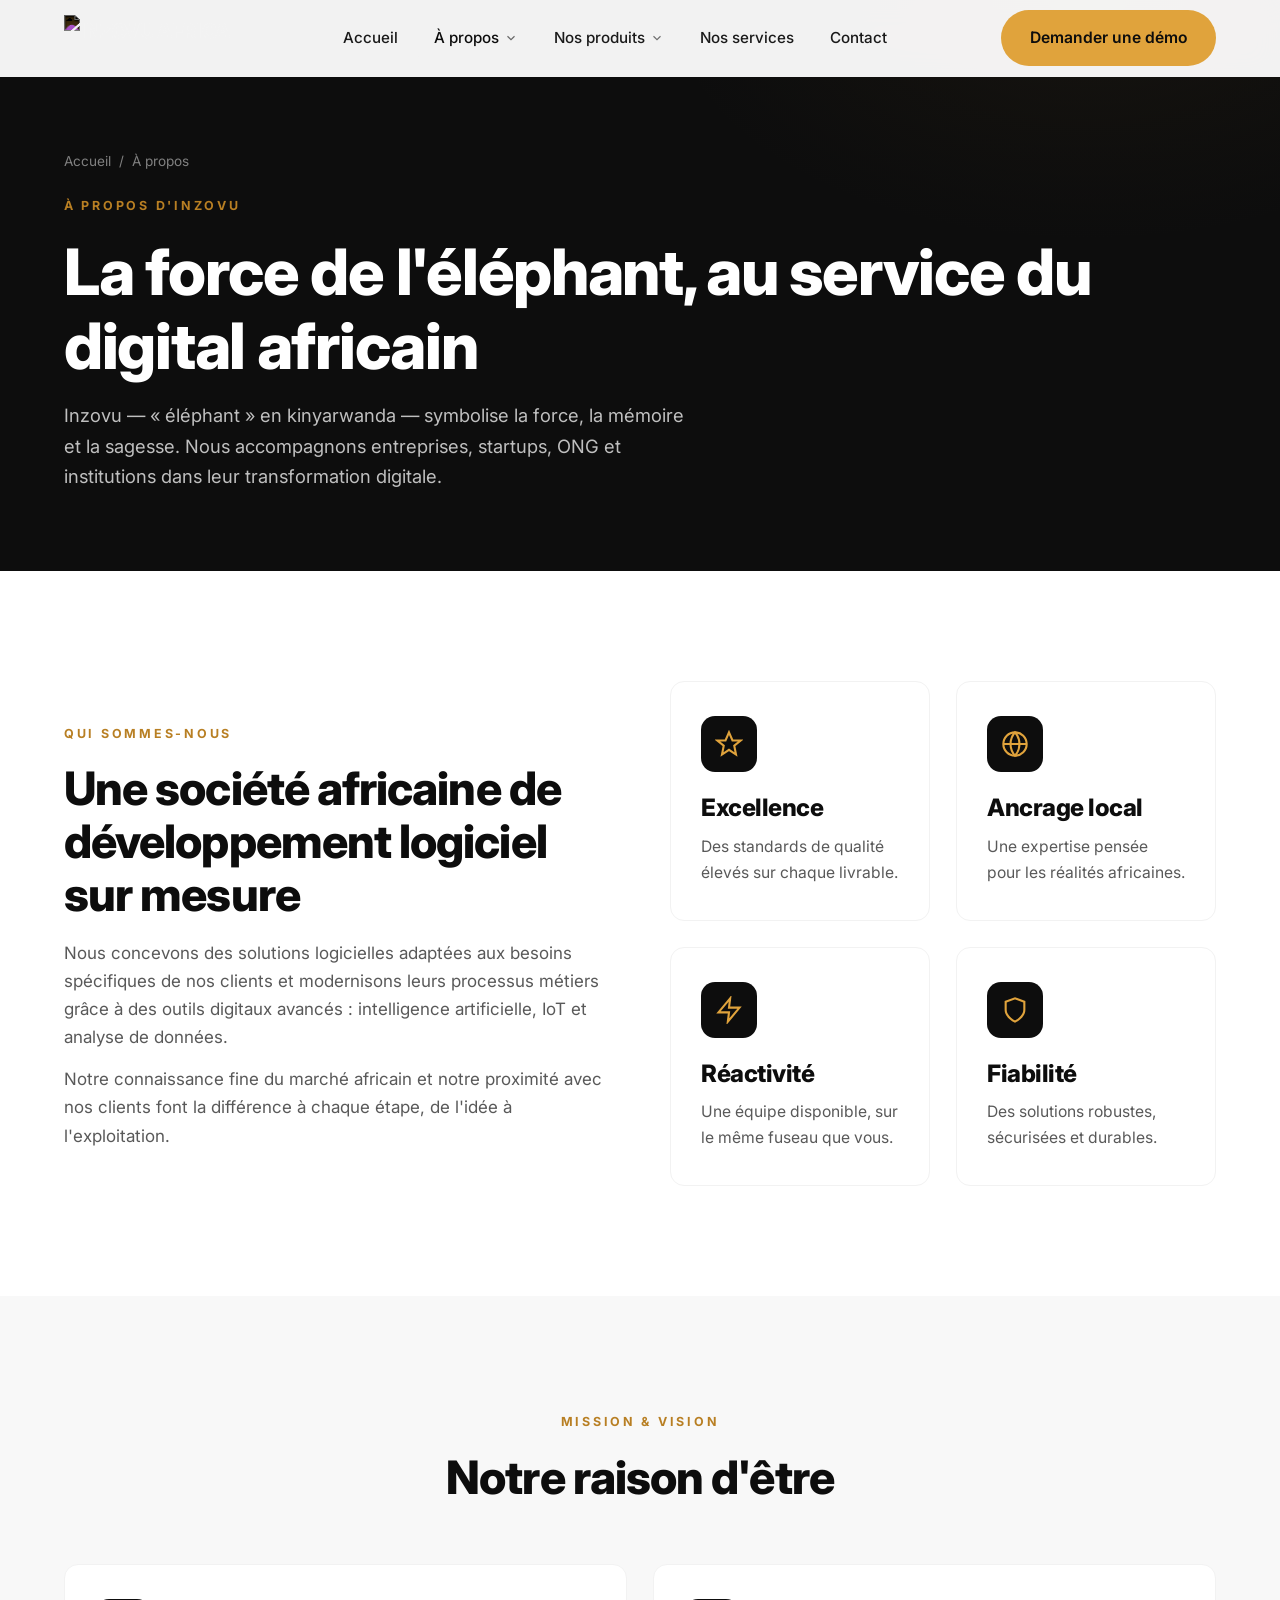
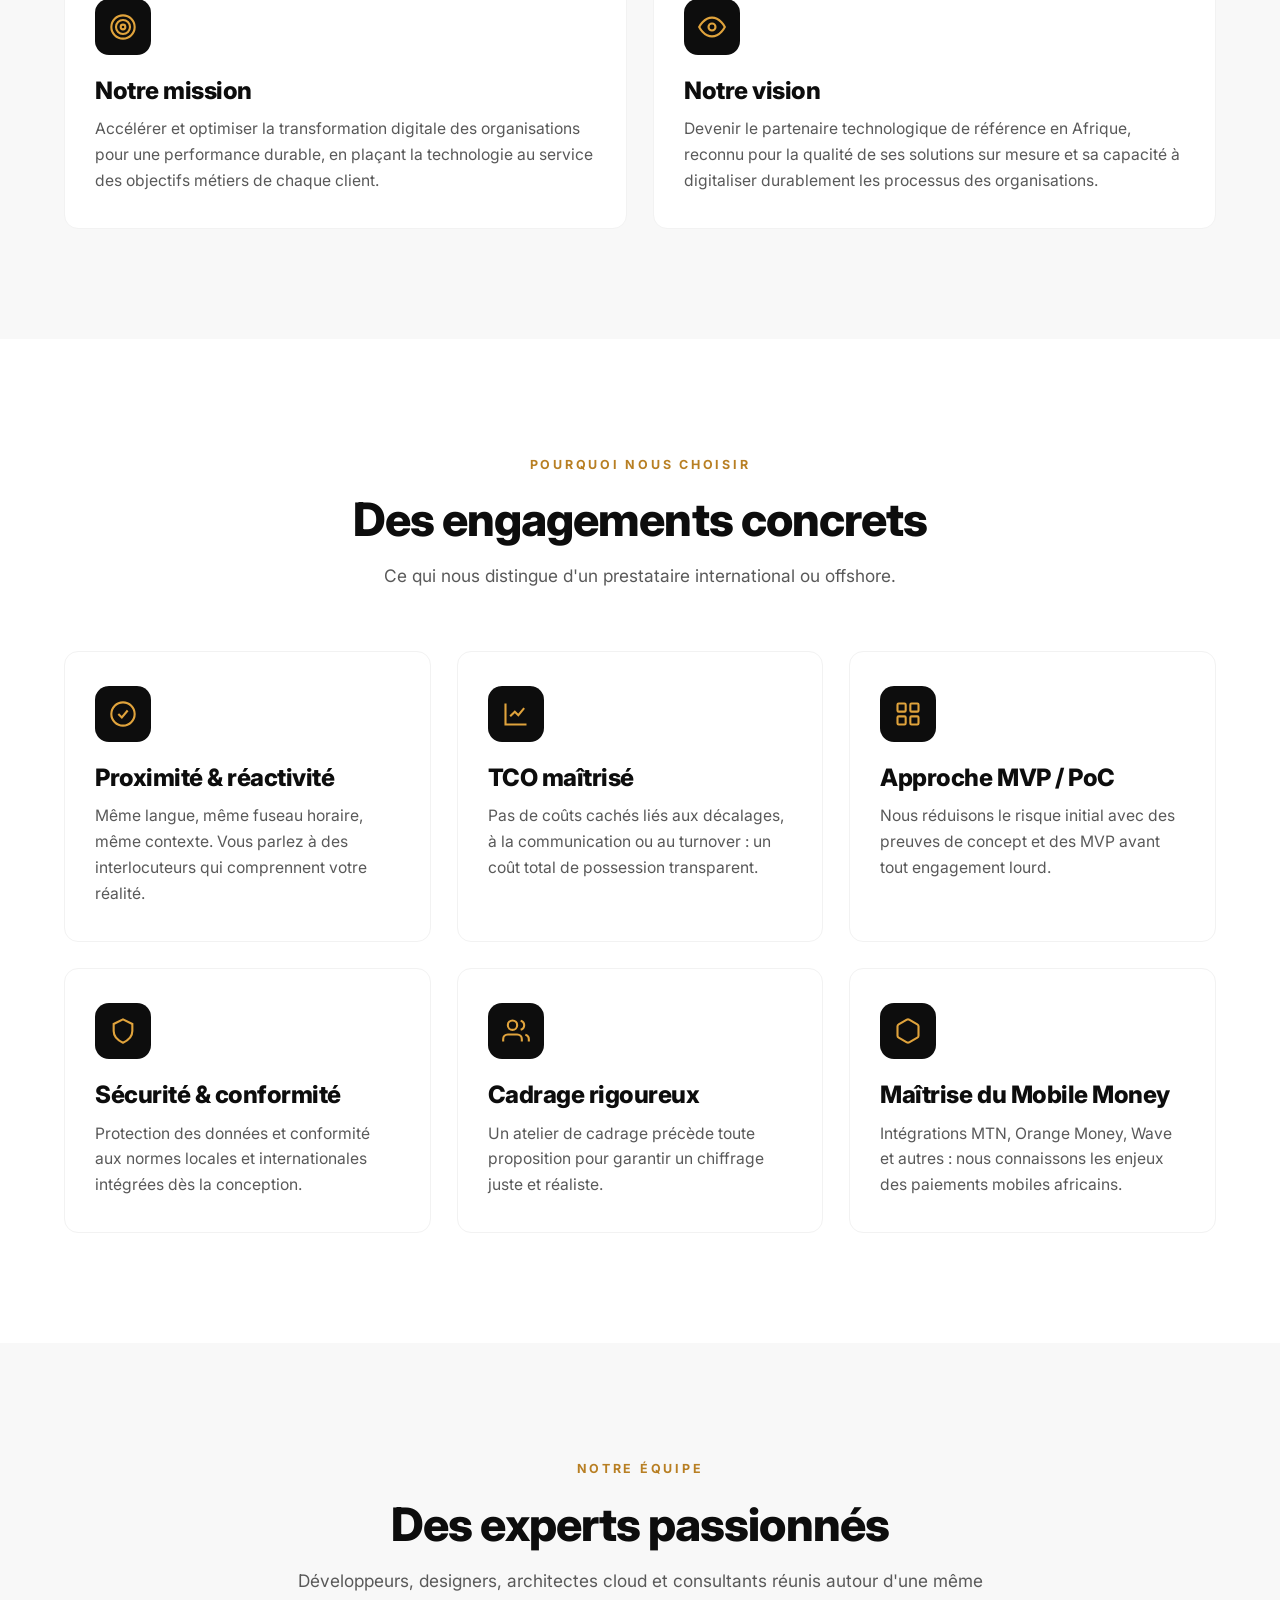
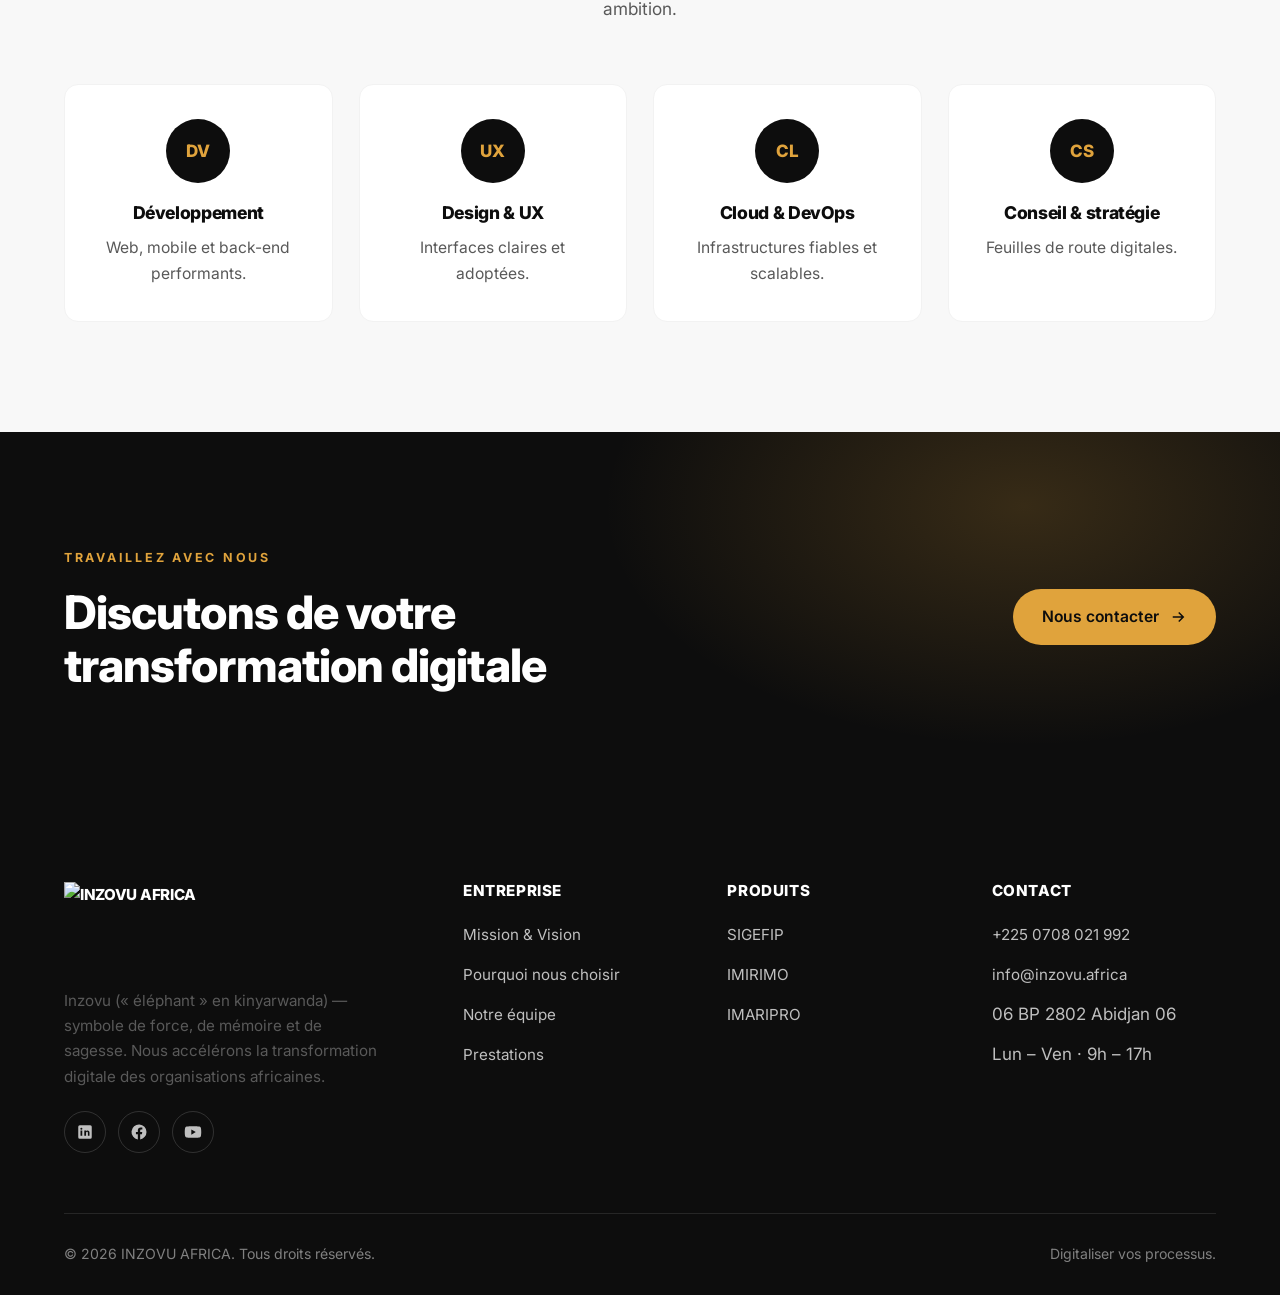
==== a-propos.html @ cd2c1890 "Add files via upload" ====
<!DOCTYPE html>
<html lang="fr">
<head>
  <meta charset="UTF-8" />
  <meta name="viewport" content="width=device-width, initial-scale=1.0" />
  <title>À propos — Inzovu Africa</title>
  <meta name="description" content="Mission, vision, valeurs et équipe d'Inzovu Africa : une société africaine de développement logiciel au service de la transformation digitale." />
  <link rel="preconnect" href="https://fonts.googleapis.com" />
  <link rel="preconnect" href="https://fonts.gstatic.com" crossorigin />
  <link href="https://fonts.googleapis.com/css2?family=Inter:wght@400;500;600;700;800&display=swap" rel="stylesheet" />
  <link rel="icon" href="https://inzovu.africa/wp-content/uploads/2025/02/logo.jpg" />
  <link rel="stylesheet" href="style.css" />
</head>
<body>

  <header class="site-header">
    <div class="container nav">
      <a href="index.html" class="brand" aria-label="Inzovu Africa — accueil">
        <img class="brand-logo" src="https://inzovu.africa/wp-content/uploads/2025/02/logo.jpg" alt="INZOVU AFRICA" />
      </a>
      <nav>
        <ul class="nav-menu">
          <li><a href="index.html">Accueil</a></li>
          <li class="dropdown">
            <a href="a-propos.html" class="active">À propos
              <svg class="caret" viewBox="0 0 24 24" fill="none" stroke="currentColor" stroke-width="2"><path d="M6 9l6 6 6-6"/></svg>
            </a>
            <div class="dropdown-menu">
              <a href="a-propos.html#mission"><strong>Mission & Vision</strong><span>Notre raison d'être</span></a>
              <a href="a-propos.html#pourquoi"><strong>Pourquoi nous choisir</strong><span>Nos engagements</span></a>
              <a href="a-propos.html#equipe"><strong>Notre équipe</strong><span>Des experts africains</span></a>
            </div>
          </li>
          <li class="dropdown">
            <a href="produits.html">Nos produits
              <svg class="caret" viewBox="0 0 24 24" fill="none" stroke="currentColor" stroke-width="2"><path d="M6 9l6 6 6-6"/></svg>
            </a>
            <div class="dropdown-menu">
              <a href="produits.html#sigefip"><strong>SIGEFIP</strong><span>Gestion financière des projets</span></a>
              <a href="produits.html#imirimo"><strong>IMIRIMO</strong><span>Paie & ressources humaines</span></a>
              <a href="produits.html#imaripro"><strong>IMARIPRO</strong><span>Gestion financière & comptable</span></a>
            </div>
          </li>
          <li><a href="services.html">Nos services</a></li>
          <li><a href="contact.html">Contact</a></li>
        </ul>
      </nav>
      <div class="nav-cta">
        <a href="contact.html" class="btn btn--accent">Demander une démo</a>
        <button class="nav-toggle" aria-label="Menu" aria-expanded="false"><span></span><span></span><span></span></button>
      </div>
    </div>
  </header>

  <section class="page-hero has-video">
    <video class="hero-video" autoplay muted loop playsinline preload="metadata" aria-hidden="true" poster="https://inzovu.africa/wp-content/uploads/2025/02/logo.jpg">
      <source src="logo-anim.mp4" type="video/mp4" />
    </video>
    <div class="container">
      <div class="breadcrumb"><a href="index.html">Accueil</a> &nbsp;/&nbsp; À propos</div>
      <span class="eyebrow">À propos d'Inzovu</span>
      <h1>La force de l'éléphant, au service du digital africain</h1>
      <p>Inzovu — « éléphant » en kinyarwanda — symbolise la force, la mémoire et la sagesse. Nous accompagnons entreprises, startups, ONG et institutions dans leur transformation digitale.</p>
    </div>
  </section>

  <!-- INTRO -->
  <section class="section">
    <div class="container split">
      <div class="reveal">
        <span class="eyebrow">Qui sommes-nous</span>
        <h2>Une société africaine de développement logiciel sur mesure</h2>
        <p style="margin-top:18px;">Nous concevons des solutions logicielles adaptées aux besoins spécifiques de nos clients et modernisons leurs processus métiers grâce à des outils digitaux avancés : intelligence artificielle, IoT et analyse de données.</p>
        <p style="margin-top:14px;">Notre connaissance fine du marché africain et notre proximité avec nos clients font la différence à chaque étape, de l'idée à l'exploitation.</p>
      </div>
      <div class="grid grid-2 reveal">
        <div class="card"><div class="ic"><svg viewBox="0 0 24 24" fill="none" stroke="currentColor" stroke-width="1.8"><path d="M12 2l3 7h7l-5.5 4.5L18 21l-6-4-6 4 1.5-7.5L2 9h7z"/></svg></div><h3>Excellence</h3><p>Des standards de qualité élevés sur chaque livrable.</p></div>
        <div class="card"><div class="ic"><svg viewBox="0 0 24 24" fill="none" stroke="currentColor" stroke-width="1.8"><circle cx="12" cy="12" r="10"/><path d="M2 12h20M12 2a15 15 0 0 1 0 20 15 15 0 0 1 0-20z"/></svg></div><h3>Ancrage local</h3><p>Une expertise pensée pour les réalités africaines.</p></div>
        <div class="card"><div class="ic"><svg viewBox="0 0 24 24" fill="none" stroke="currentColor" stroke-width="1.8"><path d="M13 2L3 14h9l-1 8 10-12h-9z"/></svg></div><h3>Réactivité</h3><p>Une équipe disponible, sur le même fuseau que vous.</p></div>
        <div class="card"><div class="ic"><svg viewBox="0 0 24 24" fill="none" stroke="currentColor" stroke-width="1.8"><path d="M12 22s8-4 8-10V5l-8-3-8 3v7c0 6 8 10 8 10z"/></svg></div><h3>Fiabilité</h3><p>Des solutions robustes, sécurisées et durables.</p></div>
      </div>
    </div>
  </section>

  <!-- MISSION & VISION -->
  <section class="section section--grey" id="mission">
    <div class="container">
      <div class="section-head center reveal">
        <span class="eyebrow">Mission & Vision</span>
        <h2>Notre raison d'être</h2>
      </div>
      <div class="grid grid-2">
        <div class="card reveal">
          <div class="ic"><svg viewBox="0 0 24 24" fill="none" stroke="currentColor" stroke-width="1.8"><circle cx="12" cy="12" r="10"/><circle cx="12" cy="12" r="6"/><circle cx="12" cy="12" r="2"/></svg></div>
          <h3>Notre mission</h3>
          <p>Accélérer et optimiser la transformation digitale des organisations pour une performance durable, en plaçant la technologie au service des objectifs métiers de chaque client.</p>
        </div>
        <div class="card reveal">
          <div class="ic"><svg viewBox="0 0 24 24" fill="none" stroke="currentColor" stroke-width="1.8"><path d="M1 12s4-8 11-8 11 8 11 8-4 8-11 8-11-8-11-8z"/><circle cx="12" cy="12" r="3"/></svg></div>
          <h3>Notre vision</h3>
          <p>Devenir le partenaire technologique de référence en Afrique, reconnu pour la qualité de ses solutions sur mesure et sa capacité à digitaliser durablement les processus des organisations.</p>
        </div>
      </div>
    </div>
  </section>

  <!-- WHY US -->
  <section class="section" id="pourquoi">
    <div class="container">
      <div class="section-head center reveal">
        <span class="eyebrow">Pourquoi nous choisir</span>
        <h2>Des engagements concrets</h2>
        <p>Ce qui nous distingue d'un prestataire international ou offshore.</p>
      </div>
      <div class="grid grid-3">
        <div class="card reveal"><div class="ic"><svg viewBox="0 0 24 24" fill="none" stroke="currentColor" stroke-width="1.8"><path d="M12 2a10 10 0 1 0 10 10A10 10 0 0 0 12 2z"/><path d="M8 12l3 3 5-6"/></svg></div><h3>Proximité & réactivité</h3><p>Même langue, même fuseau horaire, même contexte. Vous parlez à des interlocuteurs qui comprennent votre réalité.</p></div>
        <div class="card reveal"><div class="ic"><svg viewBox="0 0 24 24" fill="none" stroke="currentColor" stroke-width="1.8"><path d="M3 3v18h18"/><path d="M7 14l4-4 3 3 5-6"/></svg></div><h3>TCO maîtrisé</h3><p>Pas de coûts cachés liés aux décalages, à la communication ou au turnover : un coût total de possession transparent.</p></div>
        <div class="card reveal"><div class="ic"><svg viewBox="0 0 24 24" fill="none" stroke="currentColor" stroke-width="1.8"><rect x="3" y="3" width="7" height="7" rx="1"/><rect x="14" y="3" width="7" height="7" rx="1"/><rect x="14" y="14" width="7" height="7" rx="1"/><rect x="3" y="14" width="7" height="7" rx="1"/></svg></div><h3>Approche MVP / PoC</h3><p>Nous réduisons le risque initial avec des preuves de concept et des MVP avant tout engagement lourd.</p></div>
        <div class="card reveal"><div class="ic"><svg viewBox="0 0 24 24" fill="none" stroke="currentColor" stroke-width="1.8"><path d="M12 2l8 4v6c0 5-3.5 8-8 10-4.5-2-8-5-8-10V6z"/></svg></div><h3>Sécurité & conformité</h3><p>Protection des données et conformité aux normes locales et internationales intégrées dès la conception.</p></div>
        <div class="card reveal"><div class="ic"><svg viewBox="0 0 24 24" fill="none" stroke="currentColor" stroke-width="1.8"><path d="M17 21v-2a4 4 0 0 0-4-4H5a4 4 0 0 0-4 4v2"/><circle cx="9" cy="7" r="4"/><path d="M23 21v-2a4 4 0 0 0-3-3.87M16 3.13a4 4 0 0 1 0 7.75"/></svg></div><h3>Cadrage rigoureux</h3><p>Un atelier de cadrage précède toute proposition pour garantir un chiffrage juste et réaliste.</p></div>
        <div class="card reveal"><div class="ic"><svg viewBox="0 0 24 24" fill="none" stroke="currentColor" stroke-width="1.8"><path d="M21 16V8a2 2 0 0 0-1-1.7l-7-4a2 2 0 0 0-2 0l-7 4A2 2 0 0 0 3 8v8a2 2 0 0 0 1 1.7l7 4a2 2 0 0 0 2 0l7-4A2 2 0 0 0 21 16z"/></svg></div><h3>Maîtrise du Mobile Money</h3><p>Intégrations MTN, Orange Money, Wave et autres : nous connaissons les enjeux des paiements mobiles africains.</p></div>
      </div>
    </div>
  </section>

  <!-- TEAM -->
  <section class="section section--grey" id="equipe">
    <div class="container">
      <div class="section-head center reveal">
        <span class="eyebrow">Notre équipe</span>
        <h2>Des experts passionnés</h2>
        <p>Développeurs, designers, architectes cloud et consultants réunis autour d'une même ambition.</p>
      </div>
      <div class="grid grid-4">
        <div class="card reveal center"><div class="ic" style="margin:0 auto 20px;width:64px;height:64px;border-radius:50%;font-weight:800;">DV</div><h3 style="font-size:1.1rem;">Développement</h3><p>Web, mobile et back-end performants.</p></div>
        <div class="card reveal center"><div class="ic" style="margin:0 auto 20px;width:64px;height:64px;border-radius:50%;font-weight:800;">UX</div><h3 style="font-size:1.1rem;">Design & UX</h3><p>Interfaces claires et adoptées.</p></div>
        <div class="card reveal center"><div class="ic" style="margin:0 auto 20px;width:64px;height:64px;border-radius:50%;font-weight:800;">CL</div><h3 style="font-size:1.1rem;">Cloud & DevOps</h3><p>Infrastructures fiables et scalables.</p></div>
        <div class="card reveal center"><div class="ic" style="margin:0 auto 20px;width:64px;height:64px;border-radius:50%;font-weight:800;">CS</div><h3 style="font-size:1.1rem;">Conseil & stratégie</h3><p>Feuilles de route digitales.</p></div>
      </div>
    </div>
  </section>

  <!-- CTA -->
  <section class="section section--dark cta-band">
    <div class="container">
      <div class="cta-inner reveal">
        <div>
          <span class="eyebrow">Travaillez avec nous</span>
          <h2>Discutons de votre transformation digitale</h2>
        </div>
        <a href="contact.html" class="btn btn--accent">Nous contacter
          <svg viewBox="0 0 24 24" fill="none" stroke="currentColor" stroke-width="2"><path d="M5 12h14M13 6l6 6-6 6"/></svg>
        </a>
      </div>
    </div>
  </section>

  <!-- FOOTER -->
  <footer class="site-footer">
    <div class="container">
      <div class="footer-grid">
        <div class="footer-brand">
          <a href="index.html" class="brand">
            <img class="brand-logo" src="https://inzovu.africa/wp-content/uploads/2025/02/logo.jpg" alt="INZOVU AFRICA" />
          </a>
          <p>Inzovu (« éléphant » en kinyarwanda) — symbole de force, de mémoire et de sagesse. Nous accélérons la transformation digitale des organisations africaines.</p>
          <div class="socials">
            <a href="#" aria-label="LinkedIn"><svg viewBox="0 0 24 24" fill="currentColor"><path d="M19 3a2 2 0 0 1 2 2v14a2 2 0 0 1-2 2H5a2 2 0 0 1-2-2V5a2 2 0 0 1 2-2h14zM8.34 17V9.99H6V17h2.34zM7.17 8.96a1.36 1.36 0 1 0 0-2.72 1.36 1.36 0 0 0 0 2.72zM18 17v-3.86c0-2.06-1.1-3.02-2.57-3.02-1.19 0-1.72.65-2.02 1.11V9.99h-2.34V17h2.34v-3.91c0-.21.02-.42.08-.57.17-.42.55-.85 1.19-.85.84 0 1.18.64 1.18 1.58V17H18z"/></svg></a>
            <a href="#" aria-label="Facebook"><svg viewBox="0 0 24 24" fill="currentColor"><path d="M22 12a10 10 0 1 0-11.56 9.88v-6.99H7.9V12h2.54V9.8c0-2.5 1.49-3.89 3.78-3.89 1.09 0 2.24.2 2.24.2v2.46h-1.26c-1.24 0-1.63.77-1.63 1.56V12h2.78l-.44 2.89h-2.34v6.99A10 10 0 0 0 22 12z"/></svg></a>
            <a href="#" aria-label="YouTube"><svg viewBox="0 0 24 24" fill="currentColor"><path d="M23 12s0-3.6-.46-5.32a2.78 2.78 0 0 0-1.96-1.97C18.86 4.25 12 4.25 12 4.25s-6.86 0-8.58.46a2.78 2.78 0 0 0-1.96 1.97C1 8.4 1 12 1 12s0 3.6.46 5.32a2.78 2.78 0 0 0 1.96 1.97c1.72.46 8.58.46 8.58.46s6.86 0 8.58-.46a2.78 2.78 0 0 0 1.96-1.97C23 15.6 23 12 23 12zM9.75 15.5v-7l6 3.5-6 3.5z"/></svg></a>
          </div>
        </div>
        <div><h4>Entreprise</h4><ul class="f-links"><li><a href="a-propos.html#mission">Mission & Vision</a></li><li><a href="a-propos.html#pourquoi">Pourquoi nous choisir</a></li><li><a href="a-propos.html#equipe">Notre équipe</a></li><li><a href="services.html">Prestations</a></li></ul></div>
        <div><h4>Produits</h4><ul class="f-links"><li><a href="produits.html#sigefip">SIGEFIP</a></li><li><a href="produits.html#imirimo">IMIRIMO</a></li><li><a href="produits.html#imaripro">IMARIPRO</a></li></ul></div>
        <div><h4>Contact</h4><ul class="f-links"><li><a href="tel:+2250708021992">+225 0708 021 992</a></li><li><a href="mailto:info@inzovu.africa">info@inzovu.africa</a></li><li>06 BP 2802 Abidjan 06</li><li>Lun – Ven · 9h – 17h</li></ul></div>
      </div>
      <div class="footer-bottom">
        <span>© <span id="year">2026</span> INZOVU AFRICA. Tous droits réservés.</span>
        <span>Digitaliser vos processus.</span>
      </div>
    </div>
  </footer>

  <script src="main.js"></script>
</body>
</html>
---- style.css ----
/* ============================================================
   INZOVU AFRICA — Feuille de styles globale
   Charte monochrome noir/blanc + accent amber
   ============================================================ */

/* ---------- Variables ---------- */
:root {
  --black: #0d0d0d;
  --ink: #111111;
  --grey-900: #1a1a1a;
  --grey-700: #595959;
  --grey-500: #808080;
  --grey-300: #bfbfbf;
  --grey-100: #f2f2f2;
  --grey-50: #f8f8f8;
  --white: #ffffff;
  --accent: #e0a33c;        /* amber */
  --accent-dark: #b87f23;
  --accent-soft: #fbf3e3;

  --font-sans: "Inter", "Segoe UI", Arial, sans-serif;
  --maxw: 1200px;
  --radius: 14px;
  --radius-sm: 8px;
  --shadow: 0 18px 50px -25px rgba(0, 0, 0, 0.45);
  --shadow-sm: 0 8px 24px -16px rgba(0, 0, 0, 0.4);
  --transition: 0.35s cubic-bezier(0.22, 1, 0.36, 1);
}

/* ---------- Reset ---------- */
*, *::before, *::after { box-sizing: border-box; margin: 0; padding: 0; }

html { scroll-behavior: smooth; -webkit-text-size-adjust: 100%; }

body {
  font-family: var(--font-sans);
  color: var(--ink);
  background: var(--white);
  line-height: 1.65;
  font-size: 17px;
  -webkit-font-smoothing: antialiased;
  overflow-x: hidden;
}

img { max-width: 100%; display: block; }
a { color: inherit; text-decoration: none; }
ul { list-style: none; }

h1, h2, h3, h4 { line-height: 1.15; font-weight: 800; color: var(--black); letter-spacing: -0.02em; }
h1 { font-size: clamp(2.3rem, 5vw, 4rem); }
h2 { font-size: clamp(1.9rem, 3.6vw, 2.9rem); }
h3 { font-size: clamp(1.2rem, 2vw, 1.5rem); }
p { color: var(--grey-700); }

/* ---------- Layout helpers ---------- */
.container { width: 100%; max-width: var(--maxw); margin: 0 auto; padding: 0 24px; }
.section { padding: 110px 0; }
.section--tight { padding: 80px 0; }
.section--dark { background: var(--black); color: var(--white); }
.section--dark h1, .section--dark h2, .section--dark h3 { color: var(--white); }
.section--dark p { color: var(--grey-300); }
.section--grey { background: var(--grey-50); }
.center { text-align: center; }

.eyebrow {
  display: inline-block;
  font-size: 0.78rem;
  font-weight: 700;
  letter-spacing: 0.22em;
  text-transform: uppercase;
  color: var(--accent-dark);
  margin-bottom: 18px;
}
.section--dark .eyebrow { color: var(--accent); }

.section-head { max-width: 720px; margin-bottom: 60px; }
.section-head.center { margin-left: auto; margin-right: auto; }
.section-head p { margin-top: 16px; font-size: 1.08rem; }

.lead { font-size: 1.2rem; color: var(--grey-700); }

/* ---------- Buttons ---------- */
.btn {
  display: inline-flex;
  align-items: center;
  gap: 10px;
  font-weight: 600;
  font-size: 0.98rem;
  padding: 14px 28px;
  border-radius: 100px;
  border: 1.5px solid transparent;
  cursor: pointer;
  transition: var(--transition);
  white-space: nowrap;
}
.btn svg { width: 18px; height: 18px; }
.btn--primary { background: var(--black); color: var(--white); }
.btn--primary:hover { background: var(--accent); color: var(--black); transform: translateY(-2px); }
.btn--accent { background: var(--accent); color: var(--black); }
.btn--accent:hover { background: var(--black); color: var(--white); transform: translateY(-2px); }
.btn--ghost { background: transparent; color: var(--black); border-color: var(--grey-300); }
.btn--ghost:hover { border-color: var(--black); background: var(--black); color: var(--white); }
.section--dark .btn--ghost, .hero .btn--ghost { color: var(--white); border-color: rgba(255,255,255,0.3); }
.section--dark .btn--ghost:hover, .hero .btn--ghost:hover { background: var(--white); color: var(--black); border-color: var(--white); }
.btn-row { display: flex; flex-wrap: wrap; gap: 14px; }

/* ---------- Header ---------- */
.site-header {
  position: fixed; top: 0; left: 0; right: 0; z-index: 1000;
  background: rgba(255, 255, 255, 0.85);
  backdrop-filter: saturate(180%) blur(14px);
  border-bottom: 1px solid transparent;
  transition: var(--transition);
}
.site-header.scrolled { border-bottom-color: var(--grey-100); box-shadow: var(--shadow-sm); }
.nav { display: flex; align-items: center; justify-content: space-between; height: 76px; }

.brand { display: flex; align-items: center; gap: 12px; font-weight: 800; font-size: 1.25rem; letter-spacing: -0.02em; color: var(--black); }
.brand .logo-mark { width: 38px; height: 38px; }
.brand small { display: block; font-size: 0.62rem; font-weight: 600; letter-spacing: 0.22em; color: var(--grey-500); text-transform: uppercase; }
.brand-logo { height: 46px; width: auto; display: block; }
.site-header { background: rgba(255,255,255,0.95); }
.site-header .brand-logo { height: 46px; filter: invert(1); }
.footer-brand .brand-logo { height: 70px; margin-bottom: 18px; mix-blend-mode: lighten; }
@media (max-width: 620px) { .brand-logo { height: 38px; } }

.nav-menu { display: flex; align-items: center; gap: 4px; }
.nav-menu > li { position: relative; }
.nav-menu > li > a {
  display: inline-flex; align-items: center; gap: 5px;
  padding: 10px 16px; font-size: 0.95rem; font-weight: 500; color: var(--grey-900);
  border-radius: 8px; transition: var(--transition);
}
.nav-menu > li > a:hover, .nav-menu > li > a.active { color: var(--black); background: var(--grey-100); }
.nav-menu .caret { width: 14px; height: 14px; opacity: 0.6; }

.dropdown { position: relative; }
.dropdown-menu {
  position: absolute; top: calc(100% + 10px); left: 0;
  min-width: 280px; background: var(--white);
  border: 1px solid var(--grey-100); border-radius: var(--radius-sm);
  box-shadow: var(--shadow); padding: 10px;
  opacity: 0; visibility: hidden; transform: translateY(8px);
  transition: var(--transition);
}
.dropdown:hover .dropdown-menu { opacity: 1; visibility: visible; transform: translateY(0); }
.dropdown-menu a { display: block; padding: 12px 14px; border-radius: 8px; transition: var(--transition); }
.dropdown-menu a:hover { background: var(--grey-100); }
.dropdown-menu strong { display: block; font-size: 0.95rem; color: var(--black); font-weight: 700; }
.dropdown-menu span { font-size: 0.8rem; color: var(--grey-500); }

.nav-cta { display: flex; align-items: center; gap: 14px; }
.nav-toggle { display: none; background: none; border: 0; cursor: pointer; width: 44px; height: 44px; }
.nav-toggle span { display: block; width: 24px; height: 2px; background: var(--black); margin: 5px auto; transition: var(--transition); }
.nav-toggle.open span:nth-child(1) { transform: translateY(7px) rotate(45deg); }
.nav-toggle.open span:nth-child(2) { opacity: 0; }
.nav-toggle.open span:nth-child(3) { transform: translateY(-7px) rotate(-45deg); }

/* ---------- Hero ---------- */
.hero { position: relative; padding: 170px 0 110px; overflow: hidden; background: var(--black); color: var(--white); }
.hero::before {
  content: ""; position: absolute; inset: 0;
  background:
    radial-gradient(900px 500px at 78% 12%, rgba(224,163,60,0.18), transparent 60%),
    radial-gradient(700px 600px at 8% 90%, rgba(224,163,60,0.08), transparent 55%);
}
.hero .container { position: relative; z-index: 2; }
.hero-grid { display: grid; grid-template-columns: 1.05fr 0.95fr; gap: 60px; align-items: center; }
.hero h1 { color: var(--white); }
.hero h1 .accent { color: var(--accent); }
.hero p { color: var(--grey-300); font-size: 1.18rem; margin: 24px 0 34px; max-width: 540px; }
.hero .eyebrow { color: var(--accent); }
.hero-badges { display: flex; flex-wrap: wrap; gap: 26px; margin-top: 44px; }
.hero-badge { font-size: 0.9rem; color: var(--grey-300); display: flex; align-items: center; gap: 9px; }
.hero-badge svg { width: 18px; height: 18px; color: var(--accent); }

.hero-visual { position: relative; }
.hero-card {
  background: linear-gradient(160deg, #1c1c1c, #0d0d0d);
  border: 1px solid rgba(255,255,255,0.08);
  border-radius: var(--radius); padding: 30px;
  box-shadow: var(--shadow);
}
.hero-card-row { display: flex; align-items: center; gap: 14px; padding: 16px 0; border-bottom: 1px solid rgba(255,255,255,0.07); }
.hero-card-row:last-child { border-bottom: 0; }
.hero-card-row .ic { width: 44px; height: 44px; border-radius: 11px; background: rgba(224,163,60,0.15); display: grid; place-items: center; color: var(--accent); flex-shrink: 0; }
.hero-card-row .ic svg { width: 22px; height: 22px; }
.hero-card-row b { color: var(--white); font-size: 0.98rem; display: block; }
.hero-card-row span { color: var(--grey-500); font-size: 0.85rem; }

/* ---------- Logos / partners ---------- */
.logo-strip { display: flex; flex-wrap: wrap; align-items: center; justify-content: center; gap: 50px; }
.logo-strip span { font-weight: 700; font-size: 1.25rem; color: var(--grey-500); letter-spacing: 0.04em; transition: var(--transition); }
.logo-strip span:hover { color: var(--black); }

/* ---------- Cards grid ---------- */
.grid { display: grid; gap: 26px; }
.grid-2 { grid-template-columns: repeat(2, 1fr); }
.grid-3 { grid-template-columns: repeat(3, 1fr); }
.grid-4 { grid-template-columns: repeat(4, 1fr); }

.card {
  background: var(--white); border: 1px solid var(--grey-100);
  border-radius: var(--radius); padding: 34px 30px; transition: var(--transition); height: 100%;
}
.card:hover { transform: translateY(-6px); box-shadow: var(--shadow); border-color: var(--white); }
.card .ic {
  width: 56px; height: 56px; border-radius: 14px; background: var(--black); color: var(--accent);
  display: grid; place-items: center; margin-bottom: 22px; transition: var(--transition);
}
.card:hover .ic { background: var(--accent); color: var(--black); }
.card .ic svg { width: 28px; height: 28px; }
.card h3 { margin-bottom: 12px; }
.card p { font-size: 0.98rem; }
.card .more { display: inline-flex; align-items: center; gap: 6px; margin-top: 18px; font-weight: 600; font-size: 0.92rem; color: var(--black); }
.card .more svg { width: 16px; height: 16px; transition: var(--transition); }
.card:hover .more svg { transform: translateX(4px); }

/* ---------- Product cards ---------- */
.product {
  display: grid; grid-template-columns: 84px 1fr; gap: 24px; align-items: start;
  background: var(--white); border: 1px solid var(--grey-100); border-radius: var(--radius);
  padding: 32px; transition: var(--transition);
}
.product:hover { box-shadow: var(--shadow); transform: translateY(-4px); }
.product .badge {
  width: 84px; height: 84px; border-radius: 18px; background: var(--black); color: var(--accent);
  display: grid; place-items: center; font-weight: 800; font-size: 0.78rem; text-align: center; padding: 8px;
}
.product h3 { display: flex; align-items: center; gap: 12px; flex-wrap: wrap; }
.product .tag { font-size: 0.66rem; font-weight: 700; letter-spacing: 0.12em; text-transform: uppercase; color: var(--accent-dark); background: var(--accent-soft); padding: 4px 10px; border-radius: 100px; }
.product .sub { font-size: 0.8rem; font-weight: 700; letter-spacing: 0.05em; text-transform: uppercase; color: var(--grey-500); margin: 6px 0 12px; }
.product ul.feats { margin-top: 16px; display: grid; gap: 8px; }
.product ul.feats li { font-size: 0.93rem; color: var(--grey-700); display: flex; gap: 10px; align-items: flex-start; }
.product ul.feats li::before { content: ""; width: 7px; height: 7px; border-radius: 50%; background: var(--accent); margin-top: 8px; flex-shrink: 0; }

/* ---------- Process / steps ---------- */
.steps { counter-reset: step; display: grid; gap: 24px; }
.step {
  display: grid; grid-template-columns: 70px 1fr; gap: 24px; align-items: start;
  padding: 30px; border: 1px solid var(--grey-100); border-radius: var(--radius); background: var(--white);
  transition: var(--transition);
}
.step:hover { border-color: var(--accent); }
.step .num {
  counter-increment: step; width: 64px; height: 64px; border-radius: 50%;
  border: 2px solid var(--black); display: grid; place-items: center;
  font-weight: 800; font-size: 1.5rem; color: var(--black);
}
.step:hover .num { background: var(--black); color: var(--accent); }
.step h3 { margin-bottom: 10px; }
.step p { font-size: 0.96rem; }

/* ---------- Stats ---------- */
.stats { display: grid; grid-template-columns: repeat(4, 1fr); gap: 30px; }
.stat { text-align: center; }
.stat .num { font-size: clamp(2.6rem, 5vw, 3.6rem); font-weight: 800; color: var(--white); letter-spacing: -0.03em; }
.stat .num .accent { color: var(--accent); }
.stat .label { font-size: 0.92rem; color: var(--grey-300); margin-top: 6px; text-transform: uppercase; letter-spacing: 0.08em; }

/* ---------- Testimonials ---------- */
.quote {
  background: var(--white); border: 1px solid var(--grey-100); border-radius: var(--radius);
  padding: 34px 30px; height: 100%; display: flex; flex-direction: column;
}
.quote .mark { font-size: 3rem; line-height: 0.6; color: var(--accent); font-weight: 800; }
.quote p { font-size: 1rem; color: var(--grey-900); margin: 10px 0 24px; flex: 1; }
.quote .who { display: flex; align-items: center; gap: 14px; }
.quote .avatar { width: 48px; height: 48px; border-radius: 50%; background: var(--black); color: var(--accent); display: grid; place-items: center; font-weight: 800; }
.quote .who b { display: block; color: var(--black); font-size: 0.95rem; }
.quote .who span { font-size: 0.82rem; color: var(--grey-500); }

/* ---------- CTA band ---------- */
.cta-band { position: relative; overflow: hidden; }
.cta-band::before {
  content: ""; position: absolute; inset: 0;
  background: radial-gradient(700px 400px at 80% 20%, rgba(224,163,60,0.2), transparent 60%);
}
.cta-band .container { position: relative; z-index: 2; }
.cta-inner { display: flex; align-items: center; justify-content: space-between; gap: 40px; flex-wrap: wrap; }
.cta-inner h2 { max-width: 640px; }

/* marquee */
.marquee { overflow: hidden; border-top: 1px solid rgba(255,255,255,0.1); border-bottom: 1px solid rgba(255,255,255,0.1); padding: 22px 0; }
.marquee-track { display: flex; gap: 60px; white-space: nowrap; animation: marquee 22s linear infinite; }
.marquee-track span { font-size: 1.4rem; font-weight: 800; letter-spacing: 0.04em; color: var(--grey-700); display: flex; align-items: center; gap: 60px; }
.marquee-track span::after { content: "•"; color: var(--accent); }
@keyframes marquee { to { transform: translateX(-50%); } }

/* ---------- Split feature ---------- */
.split { display: grid; grid-template-columns: 1fr 1fr; gap: 60px; align-items: center; }
.split-media { border-radius: var(--radius); overflow: hidden; box-shadow: var(--shadow); background: var(--grey-100); }
.split-media img { width: 100%; height: 100%; object-fit: cover; }
.feature-list { display: grid; gap: 18px; margin-top: 26px; }
.feature-list li { display: flex; gap: 14px; align-items: flex-start; }
.feature-list .tick { width: 26px; height: 26px; border-radius: 50%; background: var(--accent-soft); color: var(--accent-dark); display: grid; place-items: center; flex-shrink: 0; }
.feature-list .tick svg { width: 15px; height: 15px; }
.feature-list b { color: var(--black); }

/* ---------- Page hero (inner) ---------- */
.page-hero { background: var(--black); color: var(--white); padding: 150px 0 80px; position: relative; overflow: hidden; }
.page-hero::before { content: ""; position: absolute; inset: 0; background: radial-gradient(700px 400px at 85% 0%, rgba(224,163,60,0.16), transparent 60%); }
.page-hero .container { position: relative; z-index: 2; }
.page-hero h1 { color: var(--white); }
.page-hero p { color: var(--grey-300); margin-top: 18px; font-size: 1.15rem; max-width: 640px; }
.breadcrumb { font-size: 0.85rem; color: var(--grey-500); margin-bottom: 18px; }
.breadcrumb a:hover { color: var(--accent); }

/* ---------- Contact ---------- */
.contact-grid { display: grid; grid-template-columns: 1fr 1.1fr; gap: 50px; }
.info-item { display: flex; gap: 16px; align-items: flex-start; padding: 18px 0; border-bottom: 1px solid var(--grey-100); }
.info-item .ic { width: 48px; height: 48px; border-radius: 12px; background: var(--black); color: var(--accent); display: grid; place-items: center; flex-shrink: 0; }
.info-item .ic svg { width: 22px; height: 22px; }
.info-item b { display: block; color: var(--black); }
.info-item span, .info-item a { color: var(--grey-700); font-size: 0.96rem; }
.info-item a:hover { color: var(--accent-dark); }

.form { background: var(--white); border: 1px solid var(--grey-100); border-radius: var(--radius); padding: 36px; box-shadow: var(--shadow-sm); }
.form-row { display: grid; grid-template-columns: 1fr 1fr; gap: 18px; }
.field { margin-bottom: 18px; }
.field label { display: block; font-size: 0.85rem; font-weight: 600; color: var(--grey-900); margin-bottom: 7px; }
.field input, .field select, .field textarea {
  width: 100%; padding: 13px 15px; border: 1.5px solid var(--grey-300); border-radius: var(--radius-sm);
  font-family: inherit; font-size: 0.96rem; color: var(--ink); background: var(--white); transition: var(--transition);
}
.field input:focus, .field select:focus, .field textarea:focus { outline: none; border-color: var(--black); }
.field textarea { resize: vertical; min-height: 130px; }
.form-note { font-size: 0.82rem; color: var(--grey-500); margin-top: 8px; }

/* ---------- Footer ---------- */
.site-footer { background: var(--black); color: var(--grey-300); padding: 80px 0 30px; }
.footer-grid { display: grid; grid-template-columns: 1.6fr 1fr 1fr 1fr; gap: 40px; }
.site-footer h4 { color: var(--white); font-size: 0.95rem; letter-spacing: 0.04em; margin-bottom: 20px; text-transform: uppercase; }
.site-footer a { color: var(--grey-300); font-size: 0.95rem; transition: var(--transition); }
.site-footer a:hover { color: var(--accent); }
.site-footer .f-links li { margin-bottom: 12px; }
.footer-brand .brand { color: var(--white); margin-bottom: 18px; }
.footer-brand p { font-size: 0.95rem; max-width: 320px; }
.socials { display: flex; gap: 12px; margin-top: 22px; }
.socials a { width: 42px; height: 42px; border: 1px solid rgba(255,255,255,0.15); border-radius: 50%; display: grid; place-items: center; }
.socials a:hover { background: var(--accent); border-color: var(--accent); color: var(--black); }
.socials svg { width: 18px; height: 18px; }
.footer-bottom { margin-top: 60px; padding-top: 28px; border-top: 1px solid rgba(255,255,255,0.1); display: flex; justify-content: space-between; flex-wrap: wrap; gap: 14px; font-size: 0.88rem; color: var(--grey-500); }

/* ---------- Reveal animation ---------- */
.reveal { opacity: 0; transform: translateY(28px); transition: opacity 0.7s ease, transform 0.7s cubic-bezier(0.22,1,0.36,1); }
.reveal.in { opacity: 1; transform: none; }

/* ---------- Responsive ---------- */
@media (max-width: 980px) {
  .hero-grid, .split, .contact-grid { grid-template-columns: 1fr; }
  .grid-4 { grid-template-columns: repeat(2, 1fr); }
  .stats { grid-template-columns: repeat(2, 1fr); gap: 40px 20px; }
  .hero-visual { order: -1; }
  .split-media { order: -1; }
}

@media (max-width: 820px) {
  .nav-menu {
    position: fixed; top: 76px; right: 0; bottom: 0; width: min(82vw, 340px);
    background: var(--white); flex-direction: column; align-items: stretch; gap: 4px;
    padding: 24px; box-shadow: var(--shadow); transform: translateX(110%);
    transition: var(--transition); overflow-y: auto;
  }
  .nav-menu.open { transform: translateX(0); }
  .nav-menu > li > a { padding: 14px 16px; font-size: 1.05rem; }
  .dropdown-menu { position: static; opacity: 1; visibility: visible; transform: none; box-shadow: none; border: 0; border-left: 2px solid var(--grey-100); border-radius: 0; margin: 4px 0 8px 16px; padding: 0; }
  .dropdown-menu a { padding: 10px 14px; }
  .nav-toggle { display: block; }
  .nav-cta .btn { display: none; }
}

@media (max-width: 620px) {
  .section { padding: 72px 0; }
  .grid-2, .grid-3, .grid-4 { grid-template-columns: 1fr; }
  .form-row { grid-template-columns: 1fr; }
  .product { grid-template-columns: 1fr; }
  .product .badge { width: 72px; height: 72px; }
  .step { grid-template-columns: 1fr; gap: 14px; }
  .footer-grid { grid-template-columns: 1fr 1fr; }
  .footer-brand { grid-column: 1 / -1; }
  .hero { padding: 140px 0 80px; }
}

/* ============================================================
   Animations — hero, filigrane logo, bandeau clients
   ============================================================ */

/* Vidéo d'animation du logo en arrière-plan du hero */
.hero-video {
  position: absolute; inset: 0; width: 100%; height: 100%;
  object-fit: cover; z-index: 0; opacity: 0.55; pointer-events: none;
}
.hero::after {
  content: ""; position: absolute; inset: 0; z-index: 1;
  background: linear-gradient(90deg, rgba(13,13,13,0.92) 0%, rgba(13,13,13,0.6) 48%, rgba(13,13,13,0.25) 100%);
}
@media (max-width: 820px) {
  .hero::after { background: linear-gradient(180deg, rgba(13,13,13,0.7) 0%, rgba(13,13,13,0.85) 70%); }
}
@media (prefers-reduced-motion: reduce) { .hero-video { display: none; } }

/* Vidéo en fond des hero internes (ex. À propos) */
.page-hero.has-video .hero-video { opacity: 0.4; z-index: 0; }
.page-hero.has-video::before { z-index: 1; }
.page-hero.has-video::after { content: ""; position: absolute; inset: 0; z-index: 1; background: linear-gradient(180deg, rgba(13,13,13,0.7), rgba(13,13,13,0.92)); }
.page-hero.has-video .container { position: relative; z-index: 2; }

/* Filigrane du logo (éléphant + Afrique) animé dans le hero */
.hero-watermark {
  position: absolute; top: 50%; left: 50%;
  transform: translate(-50%, -50%);
  width: min(620px, 56vw); height: auto; z-index: 1; pointer-events: none;
  opacity: 0; mix-blend-mode: screen;
  animation: wmIn 1.6s ease 0.3s forwards, wmFloat 11s ease-in-out 1.9s infinite;
}
@keyframes wmIn { to { opacity: 0.08; } }
@keyframes wmFloat {
  0%, 100% { transform: translate(-50%, -50%); }
  50% { transform: translate(-50%, -54%); }
}

/* Entrée en cascade du contenu du hero */
.hero-anim { opacity: 0; animation: heroIn 0.85s cubic-bezier(0.22, 1, 0.36, 1) forwards; animation-delay: var(--d, 0s); }
@keyframes heroIn { from { opacity: 0; transform: translateY(26px); } to { opacity: 1; transform: none; } }

/* Apparition échelonnée des lignes de la carte hero */
.hero-card-row { opacity: 0; animation: fadeIn 0.6s ease forwards; }
.hero-card-row:nth-child(1) { animation-delay: 0.6s; }
.hero-card-row:nth-child(2) { animation-delay: 0.75s; }
.hero-card-row:nth-child(3) { animation-delay: 0.9s; }
.hero-card-row:nth-child(4) { animation-delay: 1.05s; }
@keyframes fadeIn { to { opacity: 1; } }

/* Bandeau clients en défilement continu */
.client-marquee {
  overflow: hidden;
  -webkit-mask-image: linear-gradient(90deg, transparent, #000 10%, #000 90%, transparent);
  mask-image: linear-gradient(90deg, transparent, #000 10%, #000 90%, transparent);
}
.client-track {
  display: flex; align-items: center; gap: 64px; width: max-content;
  animation: clientScroll 32s linear infinite;
}
.client-marquee:hover .client-track { animation-play-state: paused; }
.client-track span {
  font-weight: 700; font-size: 1.35rem; letter-spacing: 0.04em;
  color: var(--grey-500); white-space: nowrap; transition: color 0.3s;
}
.client-track span:hover { color: var(--black); }
.client-track .client-logo { height: 50px; width: auto; object-fit: contain; opacity: 0.6; filter: grayscale(1); transition: opacity 0.35s, filter 0.35s; }
.client-track .client-logo:hover { opacity: 1; filter: none; }
@keyframes clientScroll { to { transform: translateX(-50%); } }

/* Respect de la préférence "réduire les animations" */
@media (prefers-reduced-motion: reduce) {
  .hero-anim, .hero-card-row { opacity: 1; animation: none; }
  .hero-watermark { animation: none; opacity: 0.08; }
  .client-track { animation: none; }
}
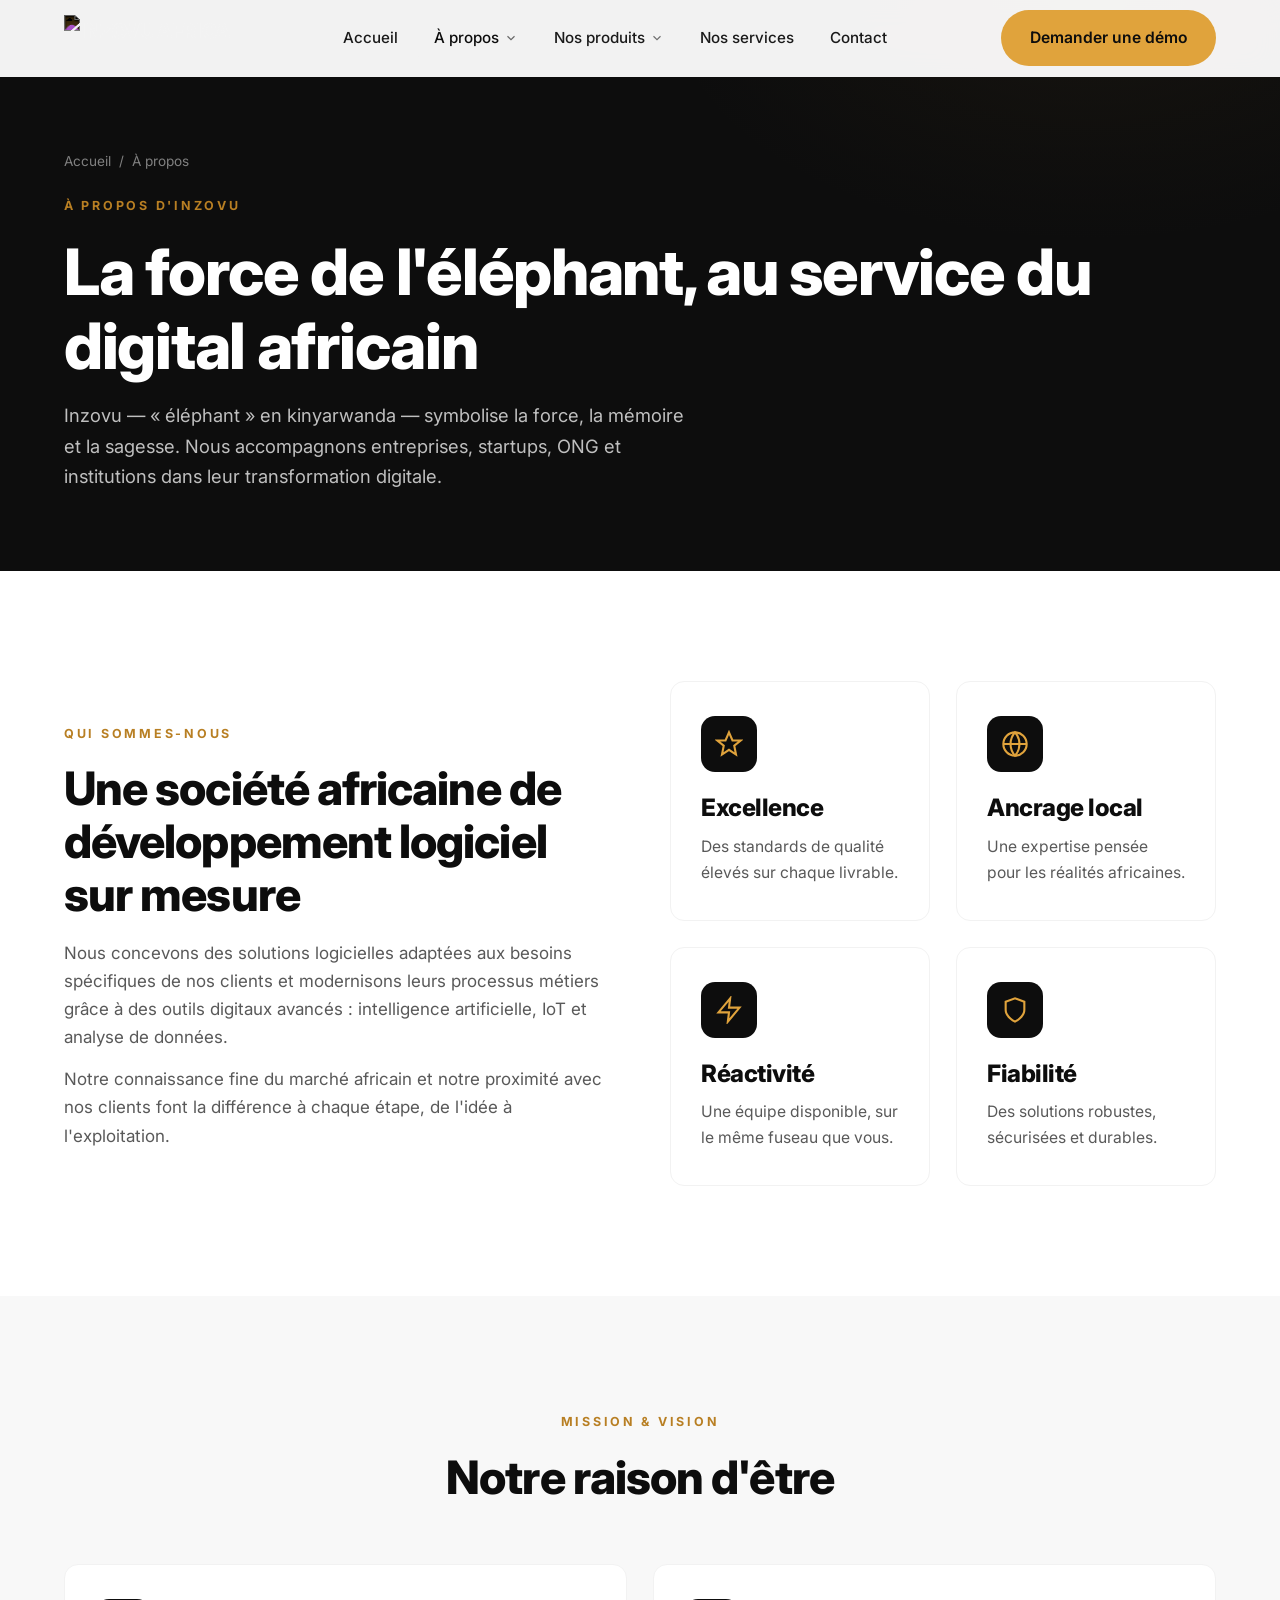
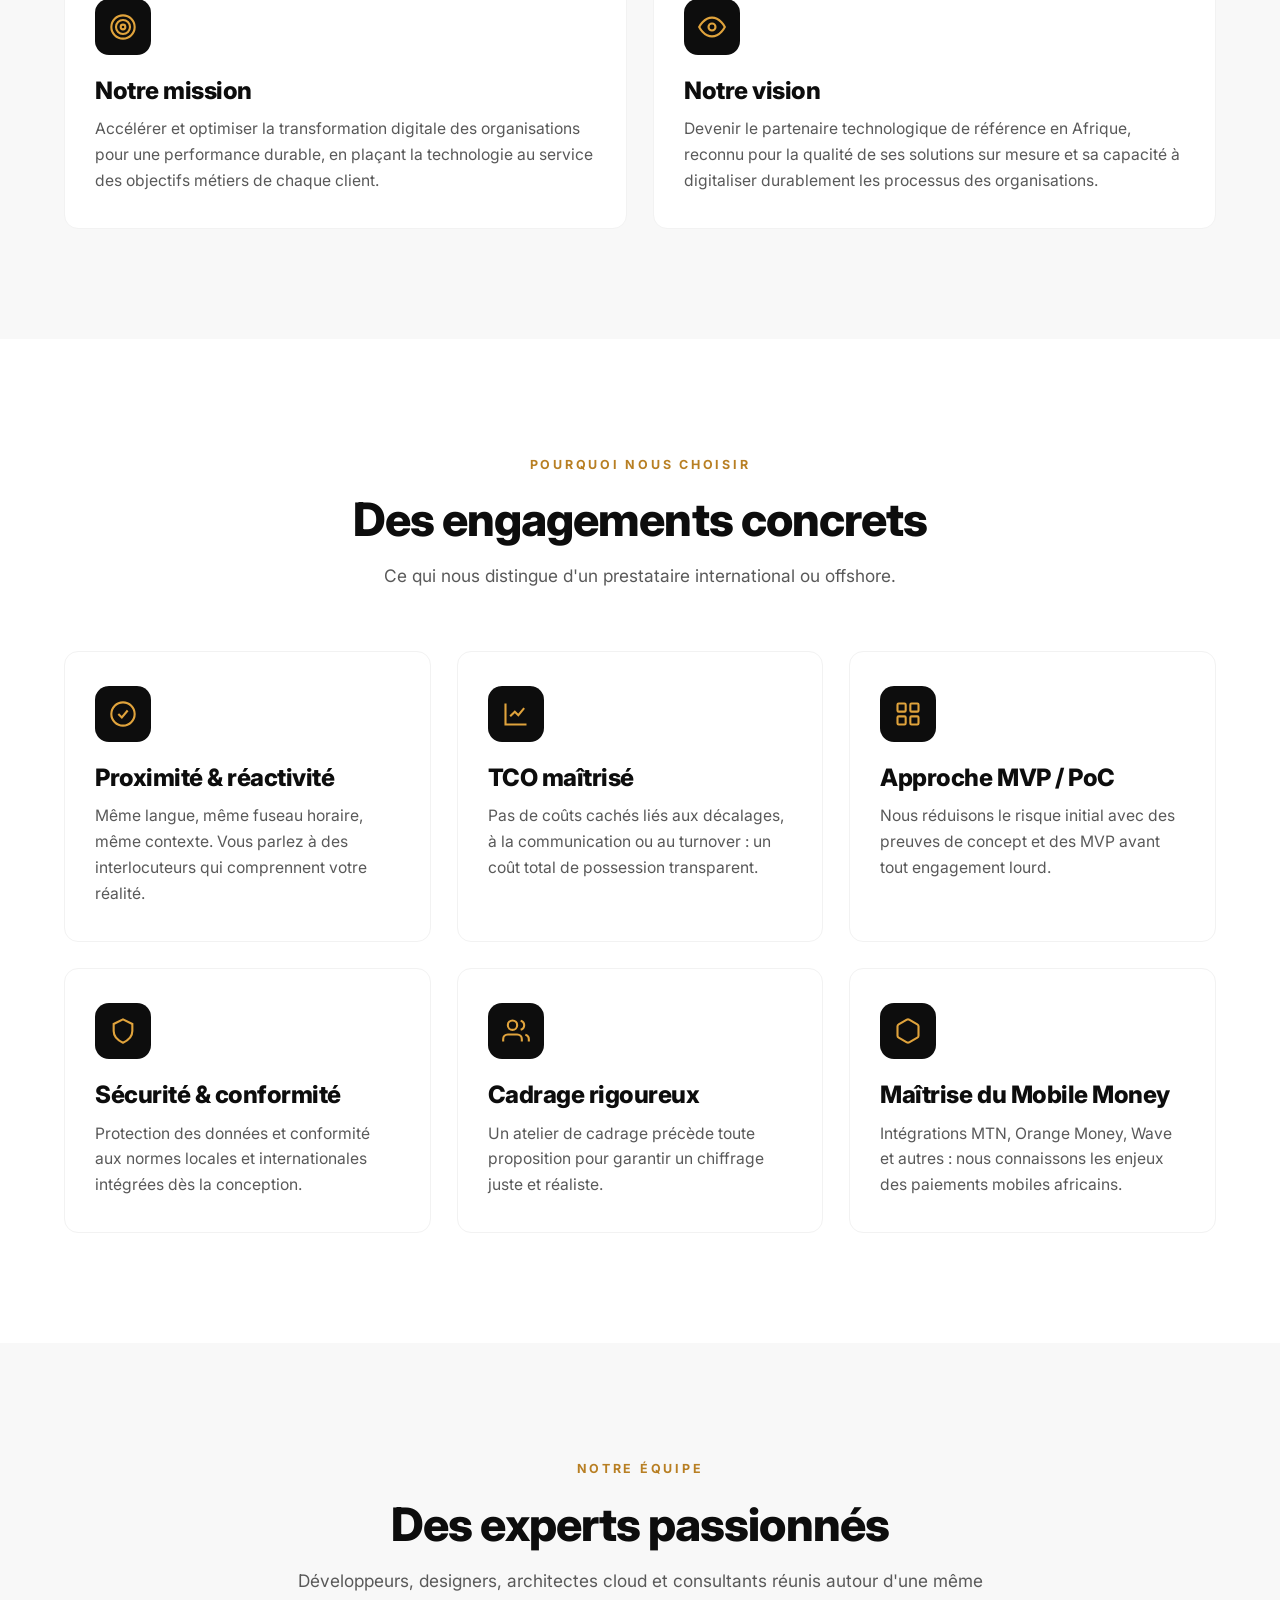
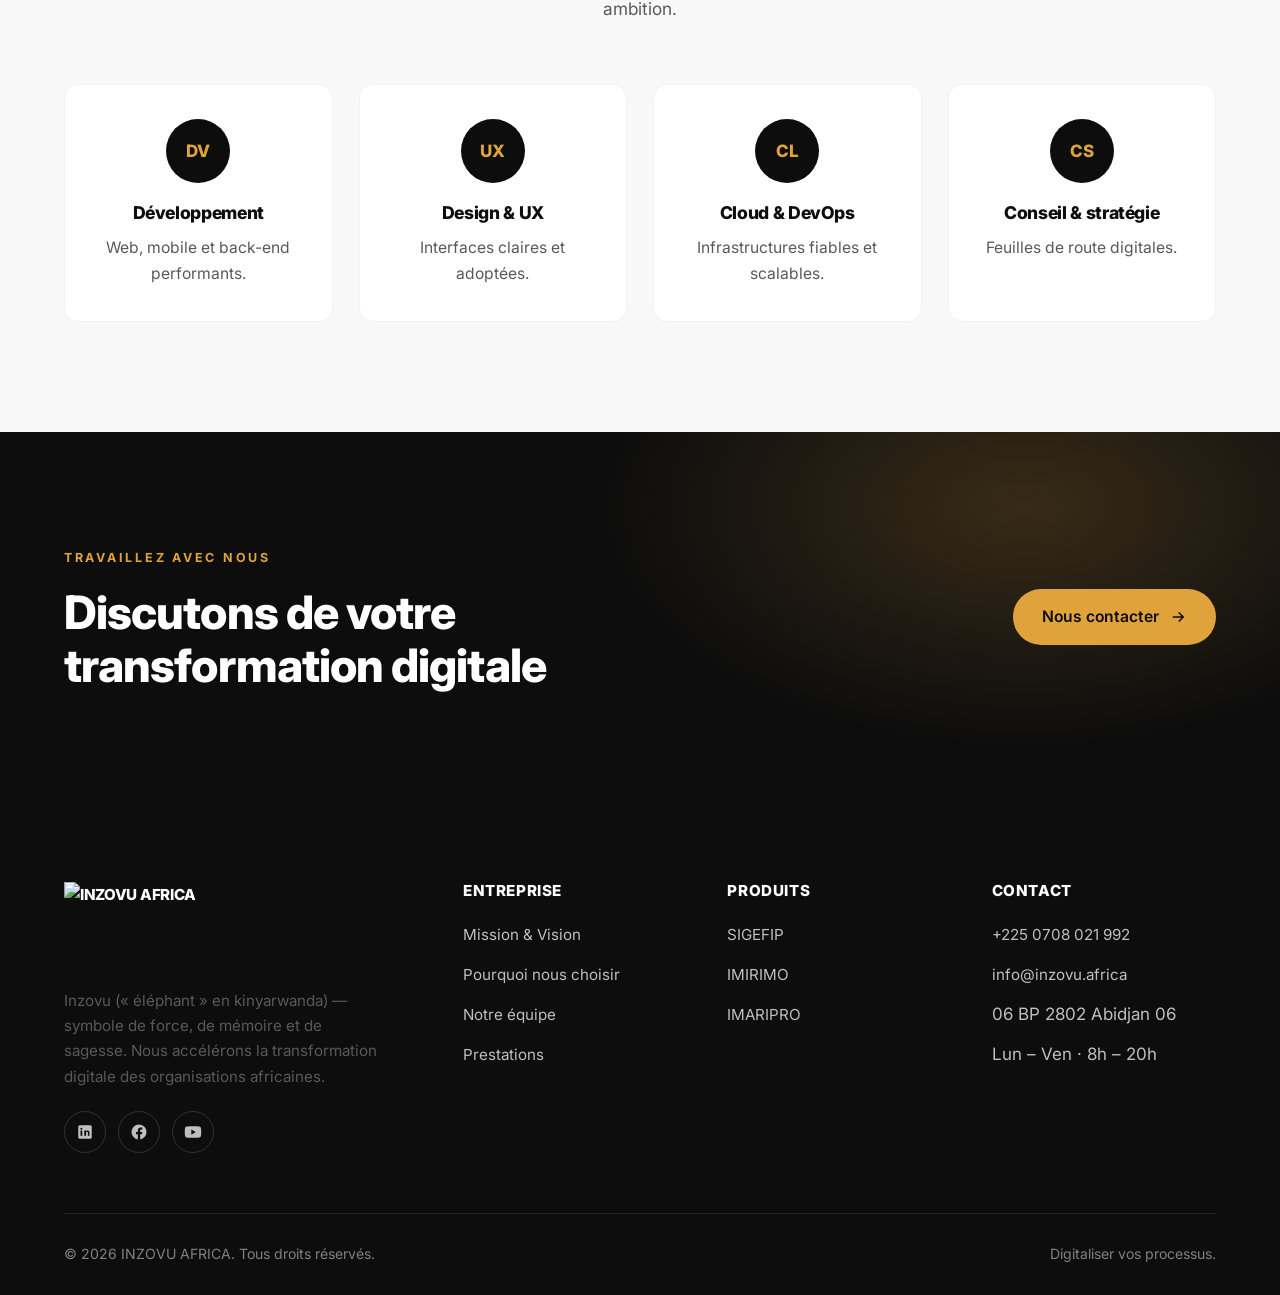
==== commit 0ea834ec: "Add files via upload" ====
--- a/a-propos.html
+++ b/a-propos.html
@@ -172,7 +172,7 @@
         </div>
         <div><h4>Entreprise</h4><ul class="f-links"><li><a href="a-propos.html#mission">Mission & Vision</a></li><li><a href="a-propos.html#pourquoi">Pourquoi nous choisir</a></li><li><a href="a-propos.html#equipe">Notre équipe</a></li><li><a href="services.html">Prestations</a></li></ul></div>
         <div><h4>Produits</h4><ul class="f-links"><li><a href="produits.html#sigefip">SIGEFIP</a></li><li><a href="produits.html#imirimo">IMIRIMO</a></li><li><a href="produits.html#imaripro">IMARIPRO</a></li></ul></div>
-        <div><h4>Contact</h4><ul class="f-links"><li><a href="tel:+2250708021992">+225 0708 021 992</a></li><li><a href="mailto:info@inzovu.africa">info@inzovu.africa</a></li><li>06 BP 2802 Abidjan 06</li><li>Lun – Ven · 9h – 17h</li></ul></div>
+        <div><h4>Contact</h4><ul class="f-links"><li><a href="tel:+2250708021992">+225 0708 021 992</a></li><li><a href="mailto:info@inzovu.africa">info@inzovu.africa</a></li><li>06 BP 2802 Abidjan 06</li><li>Lun – Ven · 8h – 20h</li></ul></div>
       </div>
       <div class="footer-bottom">
         <span>© <span id="year">2026</span> INZOVU AFRICA. Tous droits réservés.</span>
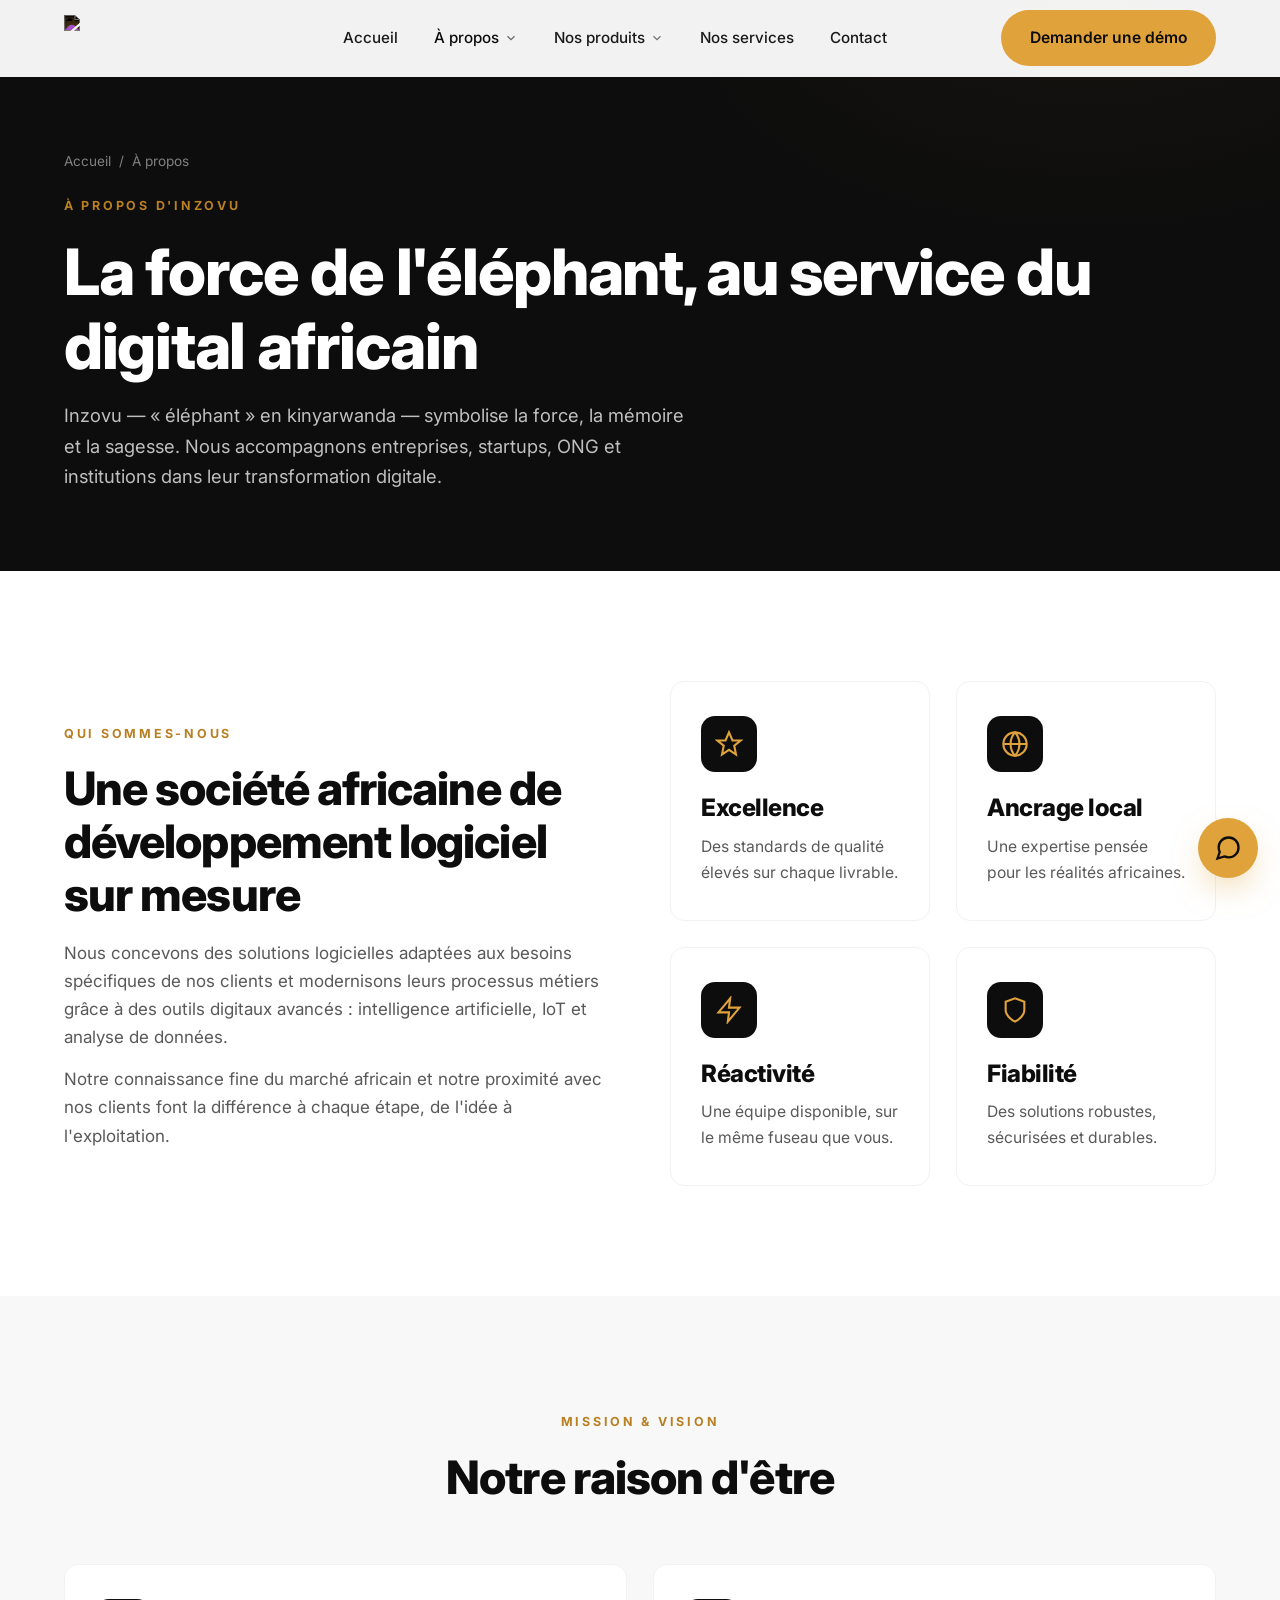
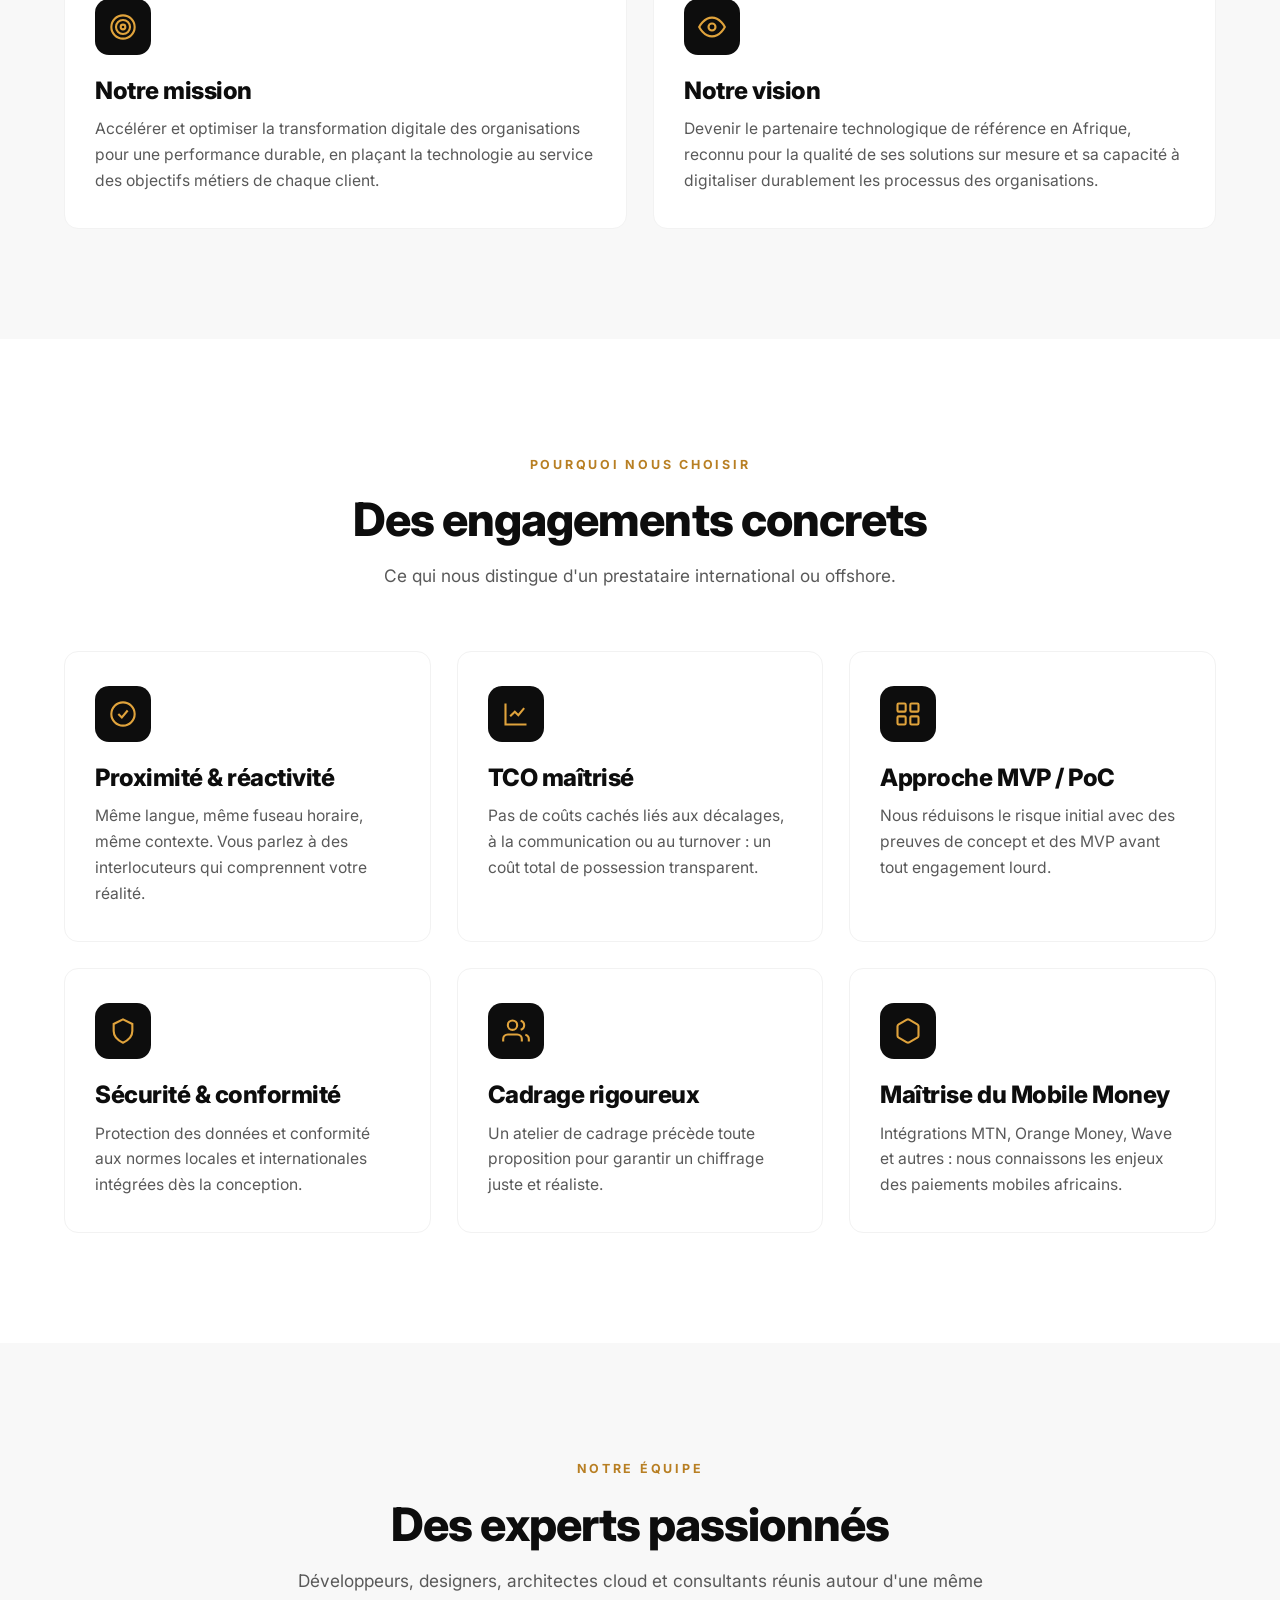
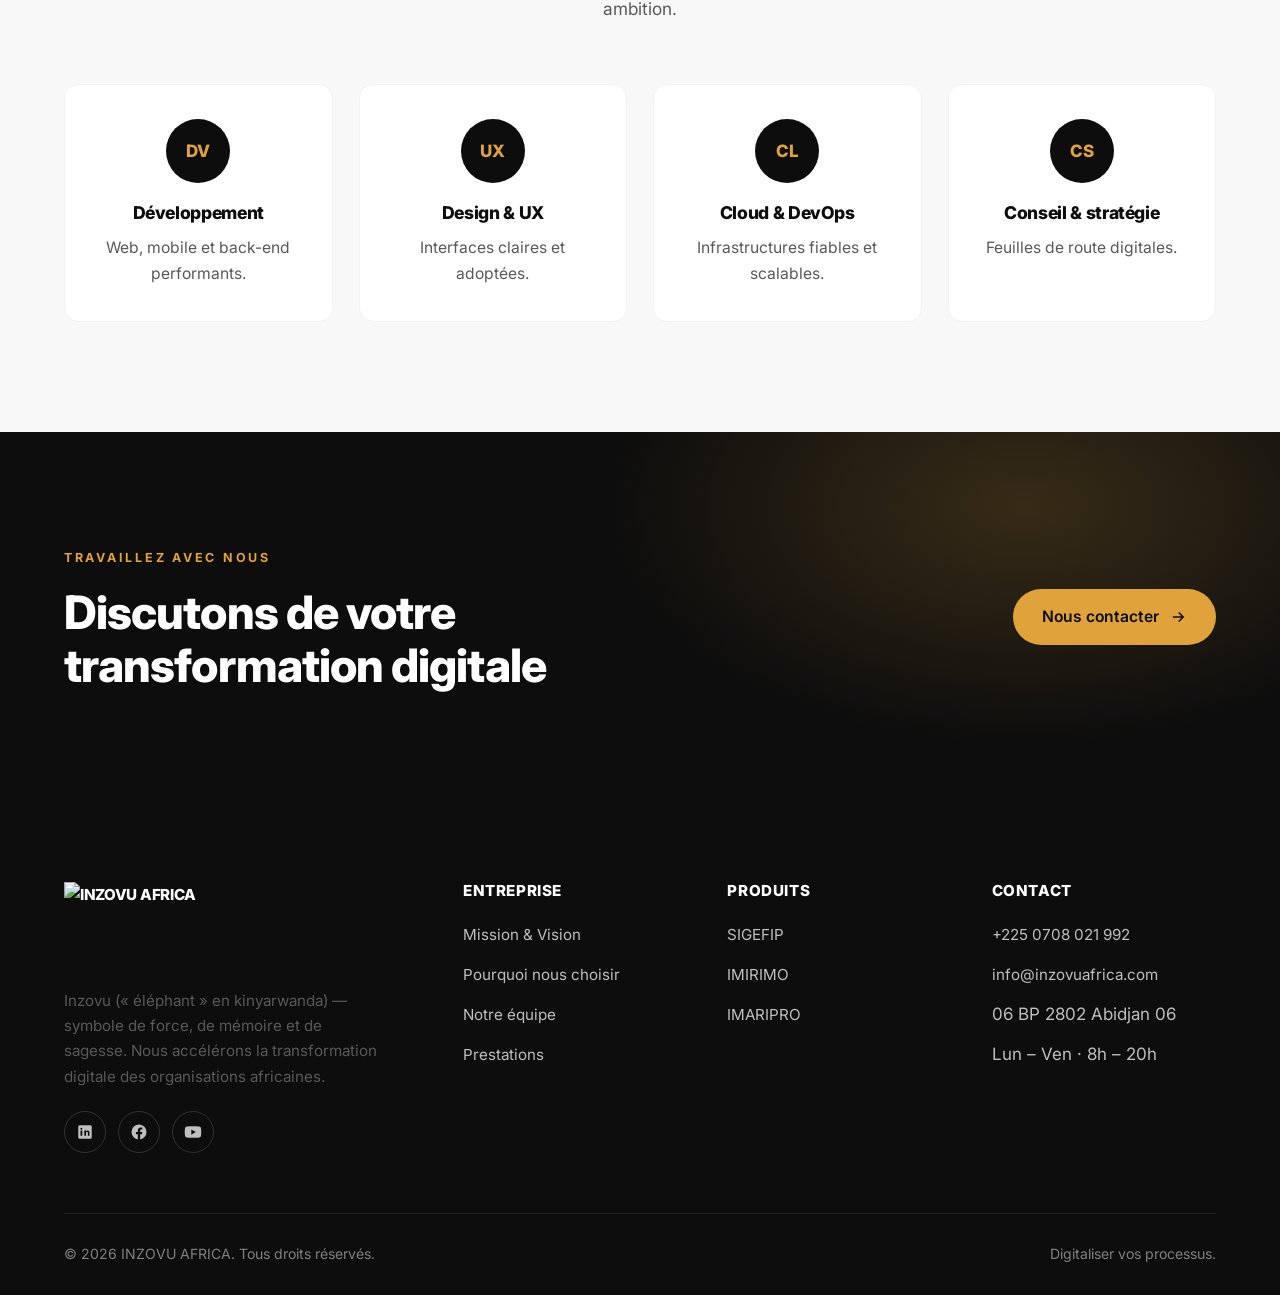
==== commit 7498189a: "Add files via upload" ====
--- a/a-propos.html
+++ b/a-propos.html
@@ -172,7 +172,7 @@
         </div>
         <div><h4>Entreprise</h4><ul class="f-links"><li><a href="a-propos.html#mission">Mission & Vision</a></li><li><a href="a-propos.html#pourquoi">Pourquoi nous choisir</a></li><li><a href="a-propos.html#equipe">Notre équipe</a></li><li><a href="services.html">Prestations</a></li></ul></div>
         <div><h4>Produits</h4><ul class="f-links"><li><a href="produits.html#sigefip">SIGEFIP</a></li><li><a href="produits.html#imirimo">IMIRIMO</a></li><li><a href="produits.html#imaripro">IMARIPRO</a></li></ul></div>
-        <div><h4>Contact</h4><ul class="f-links"><li><a href="tel:+2250708021992">+225 0708 021 992</a></li><li><a href="mailto:info@inzovu.africa">info@inzovu.africa</a></li><li>06 BP 2802 Abidjan 06</li><li>Lun – Ven · 8h – 20h</li></ul></div>
+        <div><h4>Contact</h4><ul class="f-links"><li><a href="tel:+2250708021992">+225 0708 021 992</a></li><li><a href="mailto:info@inzovuafrica.com">info@inzovuafrica.com</a></li><li>06 BP 2802 Abidjan 06</li><li>Lun – Ven · 8h – 20h</li></ul></div>
       </div>
       <div class="footer-bottom">
         <span>© <span id="year">2026</span> INZOVU AFRICA. Tous droits réservés.</span>
--- a/style.css
+++ b/style.css
@@ -400,6 +400,93 @@
 }
 @media (prefers-reduced-motion: reduce) { .hero-video { display: none; } }
 
+/* ===== Assistant IA INZOVU ===== */
+.ai-launcher {
+  position: fixed; right: 22px; bottom: 22px; z-index: 1200;
+  width: 60px; height: 60px; border-radius: 50%; border: 0; cursor: pointer;
+  background: var(--accent); color: var(--black);
+  box-shadow: 0 14px 34px -10px rgba(224,163,60,0.6);
+  display: grid; place-items: center; transition: var(--transition);
+  animation: aiPulse 2.6s ease-in-out infinite;
+}
+.ai-launcher svg { width: 28px; height: 28px; }
+.ai-launcher:hover { transform: translateY(-3px) scale(1.05); background: var(--black); color: var(--accent); }
+.ai-launcher.hidden { transform: scale(0); opacity: 0; pointer-events: none; }
+@keyframes aiPulse { 0%,100% { box-shadow: 0 14px 34px -10px rgba(224,163,60,0.6); } 50% { box-shadow: 0 14px 44px -6px rgba(224,163,60,0.9); } }
+
+.ai-panel {
+  position: fixed; right: 22px; bottom: 22px; z-index: 1201;
+  width: min(380px, calc(100vw - 32px)); height: min(560px, calc(100vh - 110px));
+  background: var(--white); border: 1px solid var(--grey-100); border-radius: 18px;
+  box-shadow: var(--shadow); display: flex; flex-direction: column; overflow: hidden;
+  opacity: 0; transform: translateY(20px) scale(0.96); pointer-events: none;
+  transition: var(--transition);
+}
+.ai-panel.open { opacity: 1; transform: none; pointer-events: auto; }
+.ai-head { background: var(--black); color: var(--white); padding: 14px 16px; display: flex; align-items: center; justify-content: space-between; }
+.ai-head-id { display: flex; align-items: center; gap: 11px; }
+.ai-head-id b { display: block; font-size: 0.98rem; }
+.ai-head-id span { font-size: 0.78rem; color: var(--grey-300); }
+.ai-dot { width: 10px; height: 10px; border-radius: 50%; background: #36d399; box-shadow: 0 0 0 3px rgba(54,211,153,0.25); flex: none; }
+.ai-close { background: none; border: 0; color: var(--grey-300); font-size: 1.6rem; line-height: 1; cursor: pointer; padding: 0 4px; }
+.ai-close:hover { color: #fff; }
+
+.ai-msgs { flex: 1; overflow-y: auto; padding: 18px 16px; display: flex; flex-direction: column; gap: 12px; background: var(--grey-50); }
+.ai-msg { max-width: 85%; padding: 11px 14px; border-radius: 14px; font-size: 0.92rem; line-height: 1.5; white-space: pre-wrap; }
+.ai-assistant { background: #fff; border: 1px solid var(--grey-100); color: var(--ink); align-self: flex-start; border-bottom-left-radius: 4px; }
+.ai-user { background: var(--black); color: #fff; align-self: flex-end; border-bottom-right-radius: 4px; }
+.ai-typing { color: var(--grey-500); letter-spacing: 3px; }
+
+.ai-input { display: flex; gap: 8px; padding: 12px; border-top: 1px solid var(--grey-100); background: #fff; }
+.ai-input textarea { flex: 1; resize: none; border: 1.5px solid var(--grey-300); border-radius: 12px; padding: 10px 12px; font-family: inherit; font-size: 0.92rem; max-height: 110px; }
+.ai-input textarea:focus { outline: none; border-color: var(--black); }
+.ai-input button { flex: none; width: 44px; border: 0; border-radius: 12px; background: var(--accent); color: var(--black); cursor: pointer; display: grid; place-items: center; transition: var(--transition); }
+.ai-input button:hover { background: var(--black); color: var(--accent); }
+.ai-input button svg { width: 18px; height: 18px; }
+
+@media (max-width: 620px) {
+  .ai-panel { right: 12px; bottom: 12px; height: min(70vh, calc(100vh - 90px)); }
+  .ai-launcher { right: 16px; bottom: 16px; }
+}
+
+/* Cadres d'application (captures produit, style Apple) */
+.app-frame { border-radius: 16px; overflow: hidden; background: #fff; border: 1px solid var(--grey-100); box-shadow: 0 34px 80px -34px rgba(0,0,0,0.5); transition: transform 0.4s var(--transition); }
+.app-frame:hover { transform: translateY(-6px); }
+
+/* Cartes produits (accueil) — animation soignée */
+#produits .product { position: relative; overflow: hidden; }
+#produits .product::after { content: ""; position: absolute; left: 0; top: 0; height: 3px; width: 0; background: var(--accent); transition: width 0.45s var(--transition); }
+#produits .product:hover::after { width: 100%; }
+#produits .product:hover { transform: translateY(-8px); box-shadow: var(--shadow); transition-delay: 0s; }
+#produits .product .badge { transition: transform 0.45s var(--transition), background 0.35s, color 0.35s; }
+#produits .product:hover .badge { background: var(--accent); color: var(--black); transform: rotate(-4deg) scale(1.06); }
+#produits .product .more { display: inline-flex; align-items: center; gap: 9px; margin-top: 18px; font-weight: 600; font-size: 0.95rem; color: var(--black); transition: color 0.3s, gap 0.3s; }
+#produits .product .more svg { width: 18px; height: 18px; flex: none; transition: transform 0.35s var(--transition); }
+#produits .product:hover .more { color: var(--accent-dark); gap: 14px; }
+#produits .product:hover .more svg { transform: translateX(5px); }
+/* Entrée en cascade */
+#produits .grid .product { transition: opacity 0.7s ease, transform 0.7s cubic-bezier(0.22,1,0.36,1); }
+#produits .grid .product:nth-child(1) { transition-delay: 0.05s; }
+#produits .grid .product:nth-child(2) { transition-delay: 0.18s; }
+#produits .grid .product:nth-child(3) { transition-delay: 0.31s; }
+/* sécurité : flèches .more jamais surdimensionnées */
+.more svg { width: 18px; height: 18px; flex: none; }
+.app-frame .bar { height: 34px; background: #f4f4f5; border-bottom: 1px solid var(--grey-100); display: flex; align-items: center; gap: 7px; padding: 0 14px; }
+.app-frame .bar i { width: 11px; height: 11px; border-radius: 50%; background: #d6d6da; display: block; }
+.app-frame img { width: 100%; height: auto; display: block; }
+
+/* Galerie produit pleine largeur (style Apple) */
+.showcase { display: grid; gap: 90px; }
+.showcase .row { display: grid; grid-template-columns: 1fr 1.2fr; gap: 56px; align-items: center; }
+.showcase .row:nth-child(even) .sc-media { order: -1; }
+.showcase .sc-text h3 { font-size: clamp(1.4rem, 2.4vw, 2rem); margin-bottom: 14px; }
+.showcase .sc-text p { font-size: 1.05rem; }
+@media (max-width: 900px) {
+  .showcase { gap: 56px; }
+  .showcase .row { grid-template-columns: 1fr; gap: 28px; }
+  .showcase .row:nth-child(even) .sc-media { order: 0; }
+}
+
 /* Vidéo en fond des hero internes (ex. À propos) */
 .page-hero.has-video .hero-video { opacity: 0.4; z-index: 0; }
 .page-hero.has-video::before { z-index: 1; }
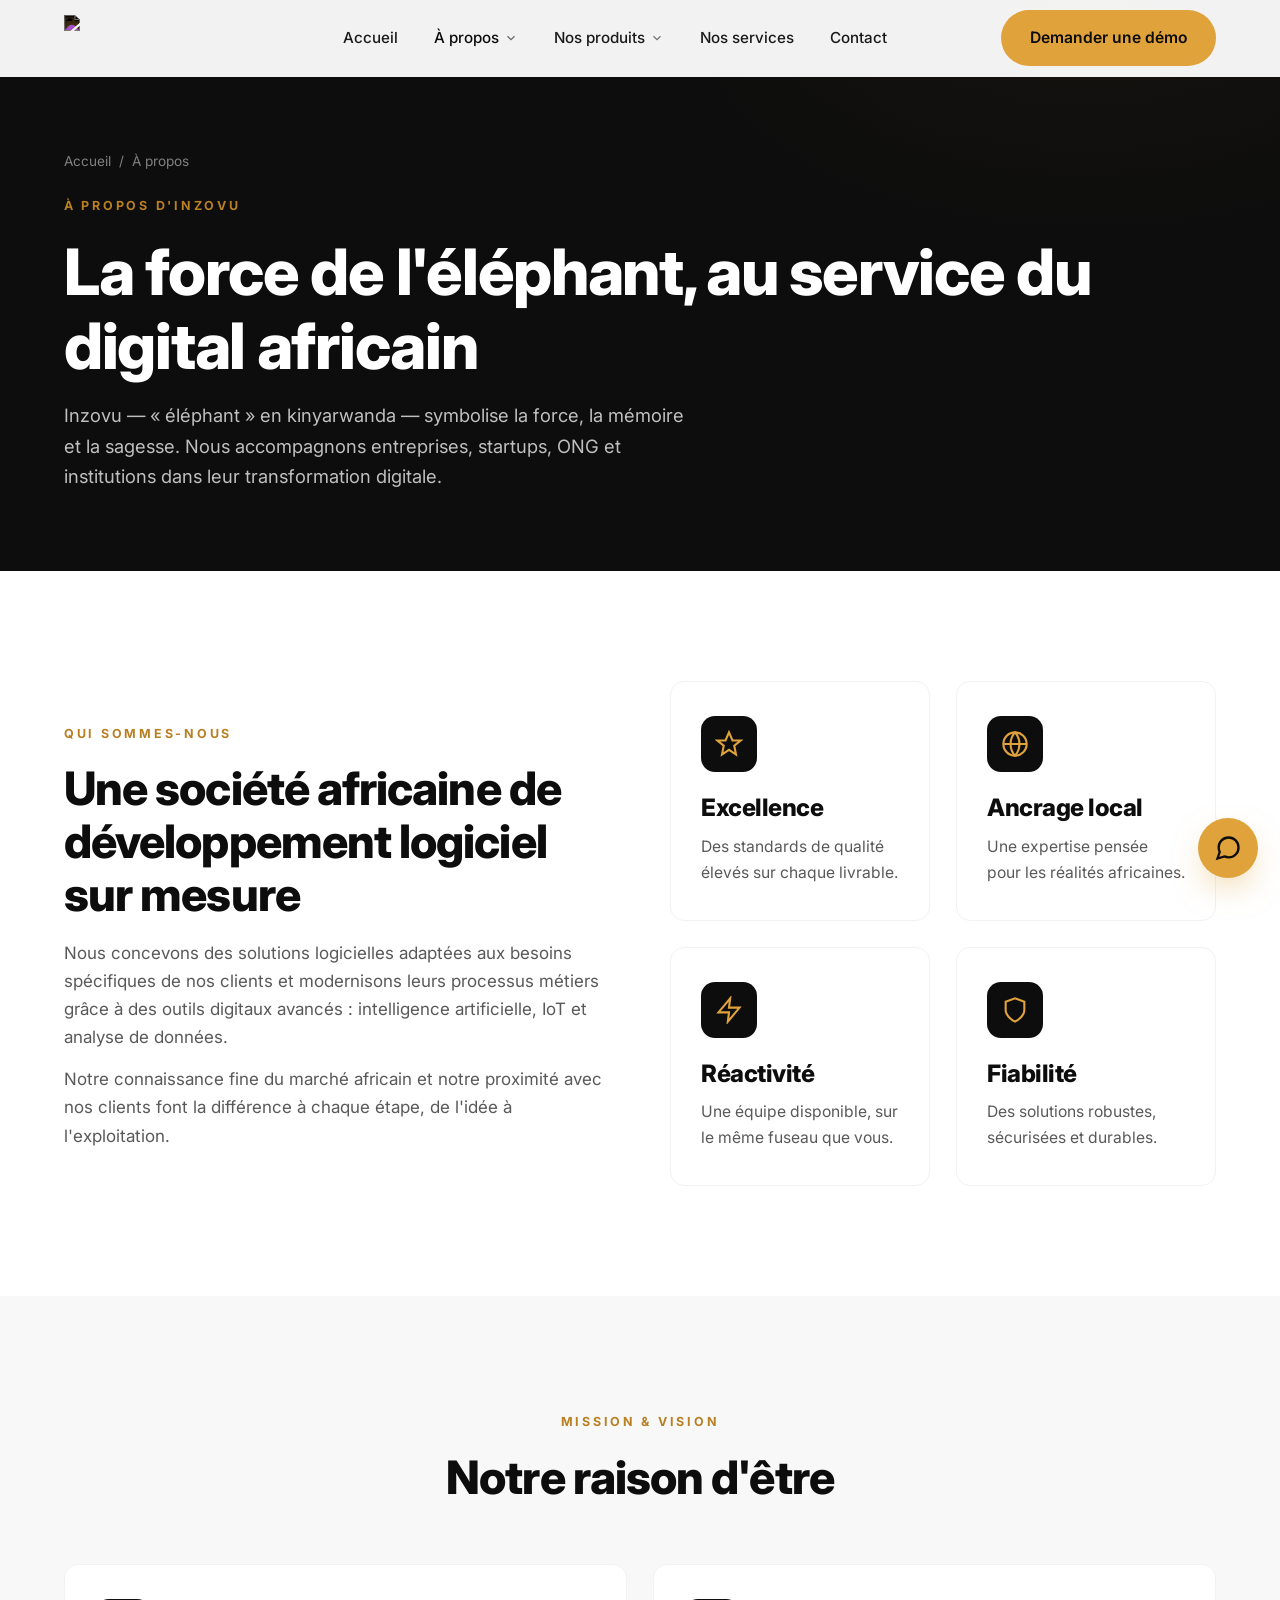
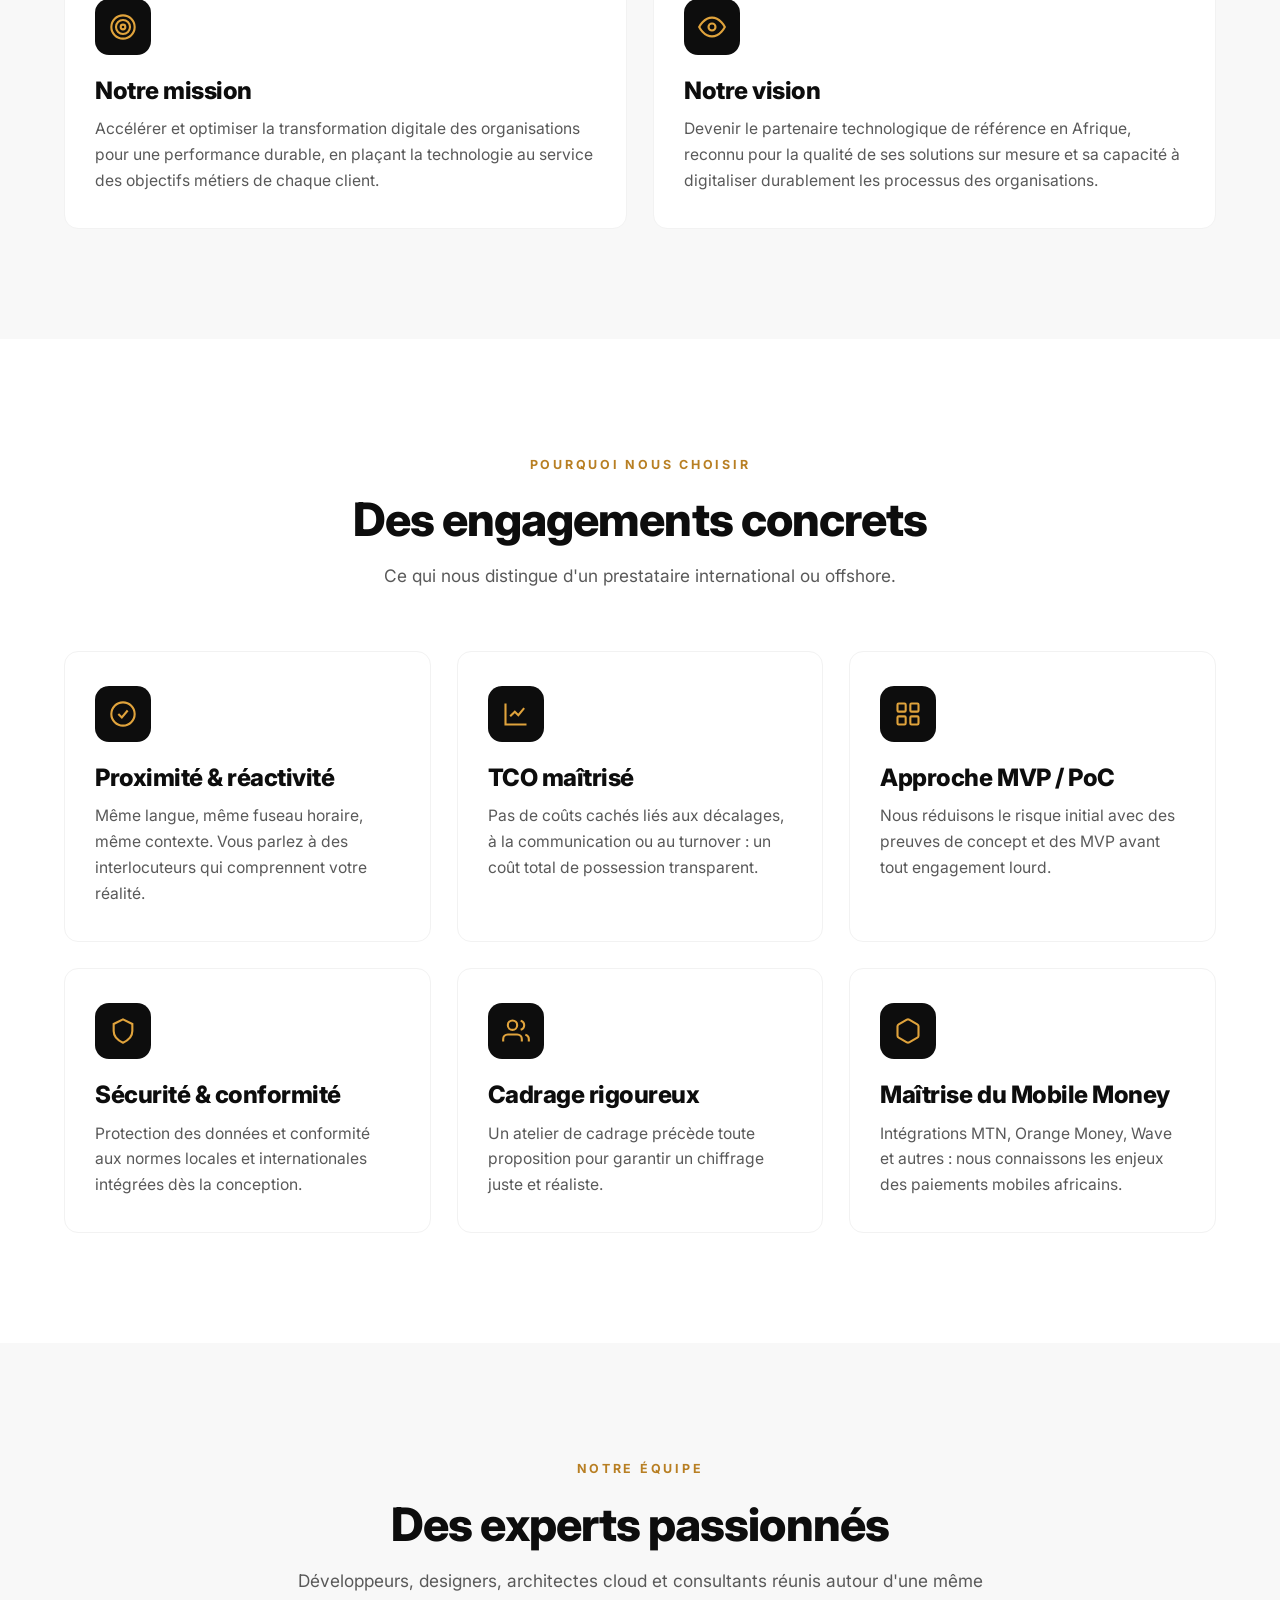
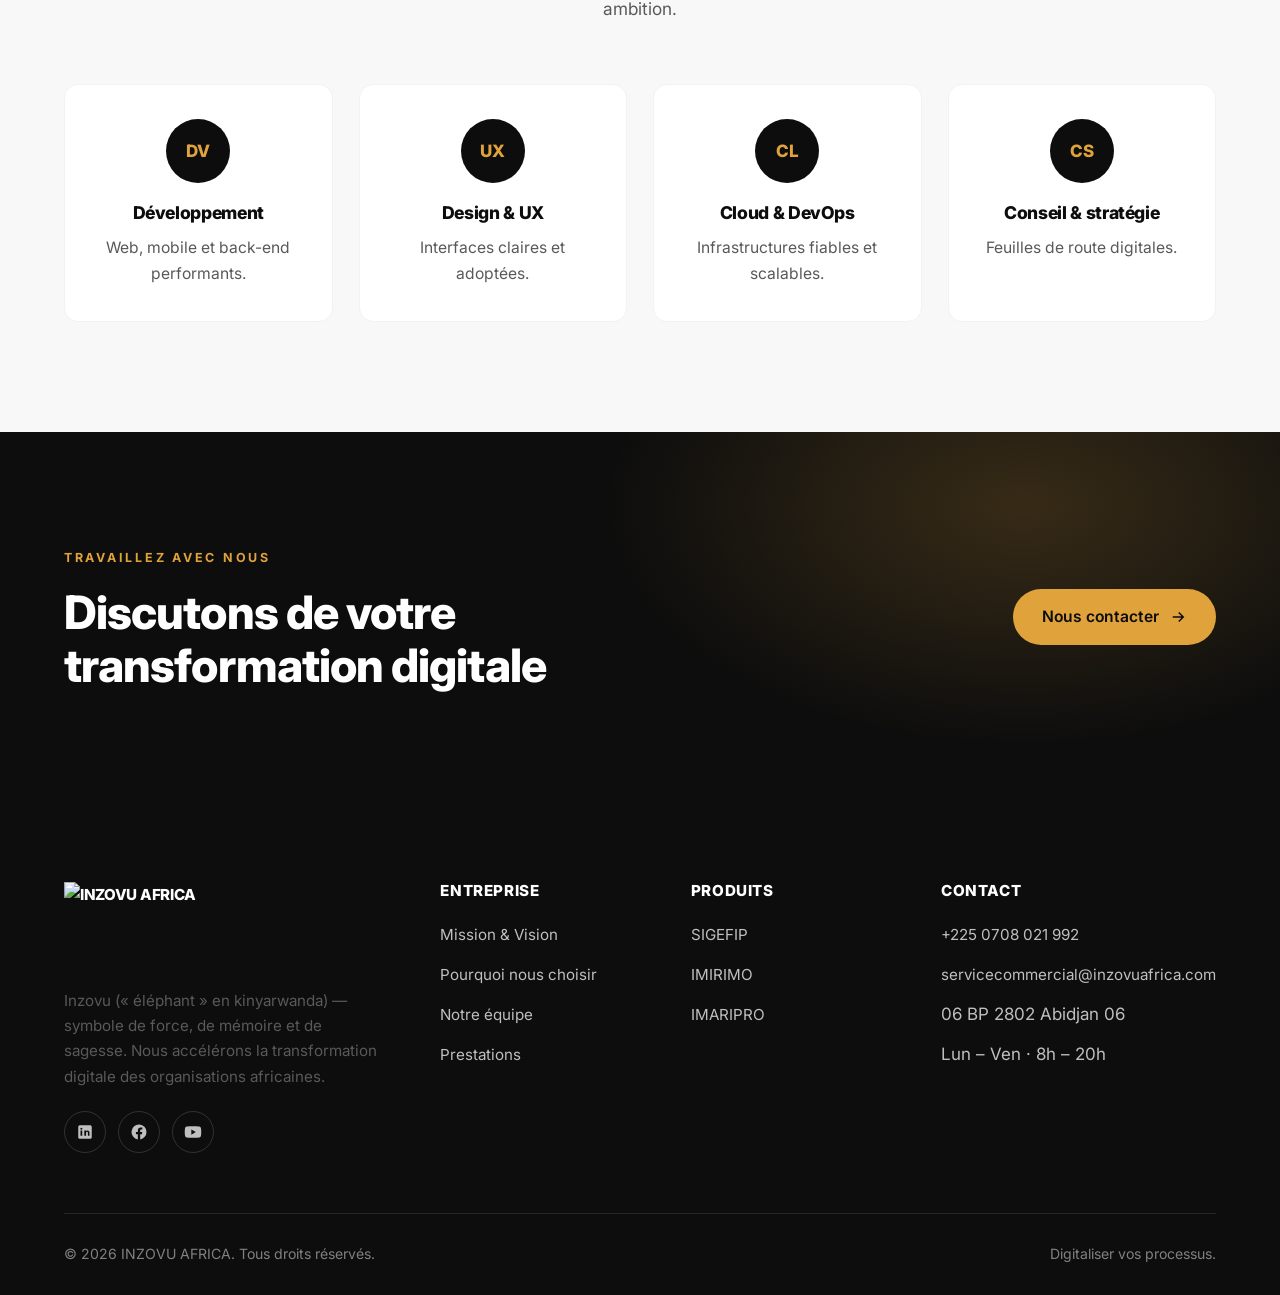
==== commit 3a6a1cf8: "Add files via upload" ====
--- a/a-propos.html
+++ b/a-propos.html
@@ -172,7 +172,7 @@
         </div>
         <div><h4>Entreprise</h4><ul class="f-links"><li><a href="a-propos.html#mission">Mission & Vision</a></li><li><a href="a-propos.html#pourquoi">Pourquoi nous choisir</a></li><li><a href="a-propos.html#equipe">Notre équipe</a></li><li><a href="services.html">Prestations</a></li></ul></div>
         <div><h4>Produits</h4><ul class="f-links"><li><a href="produits.html#sigefip">SIGEFIP</a></li><li><a href="produits.html#imirimo">IMIRIMO</a></li><li><a href="produits.html#imaripro">IMARIPRO</a></li></ul></div>
-        <div><h4>Contact</h4><ul class="f-links"><li><a href="tel:+2250708021992">+225 0708 021 992</a></li><li><a href="mailto:info@inzovuafrica.com">info@inzovuafrica.com</a></li><li>06 BP 2802 Abidjan 06</li><li>Lun – Ven · 8h – 20h</li></ul></div>
+        <div><h4>Contact</h4><ul class="f-links"><li><a href="tel:+2250708021992">+225 0708 021 992</a></li><li><a href="mailto:servicecommercial@inzovuafrica.com">servicecommercial@inzovuafrica.com</a></li><li>06 BP 2802 Abidjan 06</li><li>Lun – Ven · 8h – 20h</li></ul></div>
       </div>
       <div class="footer-bottom">
         <span>© <span id="year">2026</span> INZOVU AFRICA. Tous droits réservés.</span>
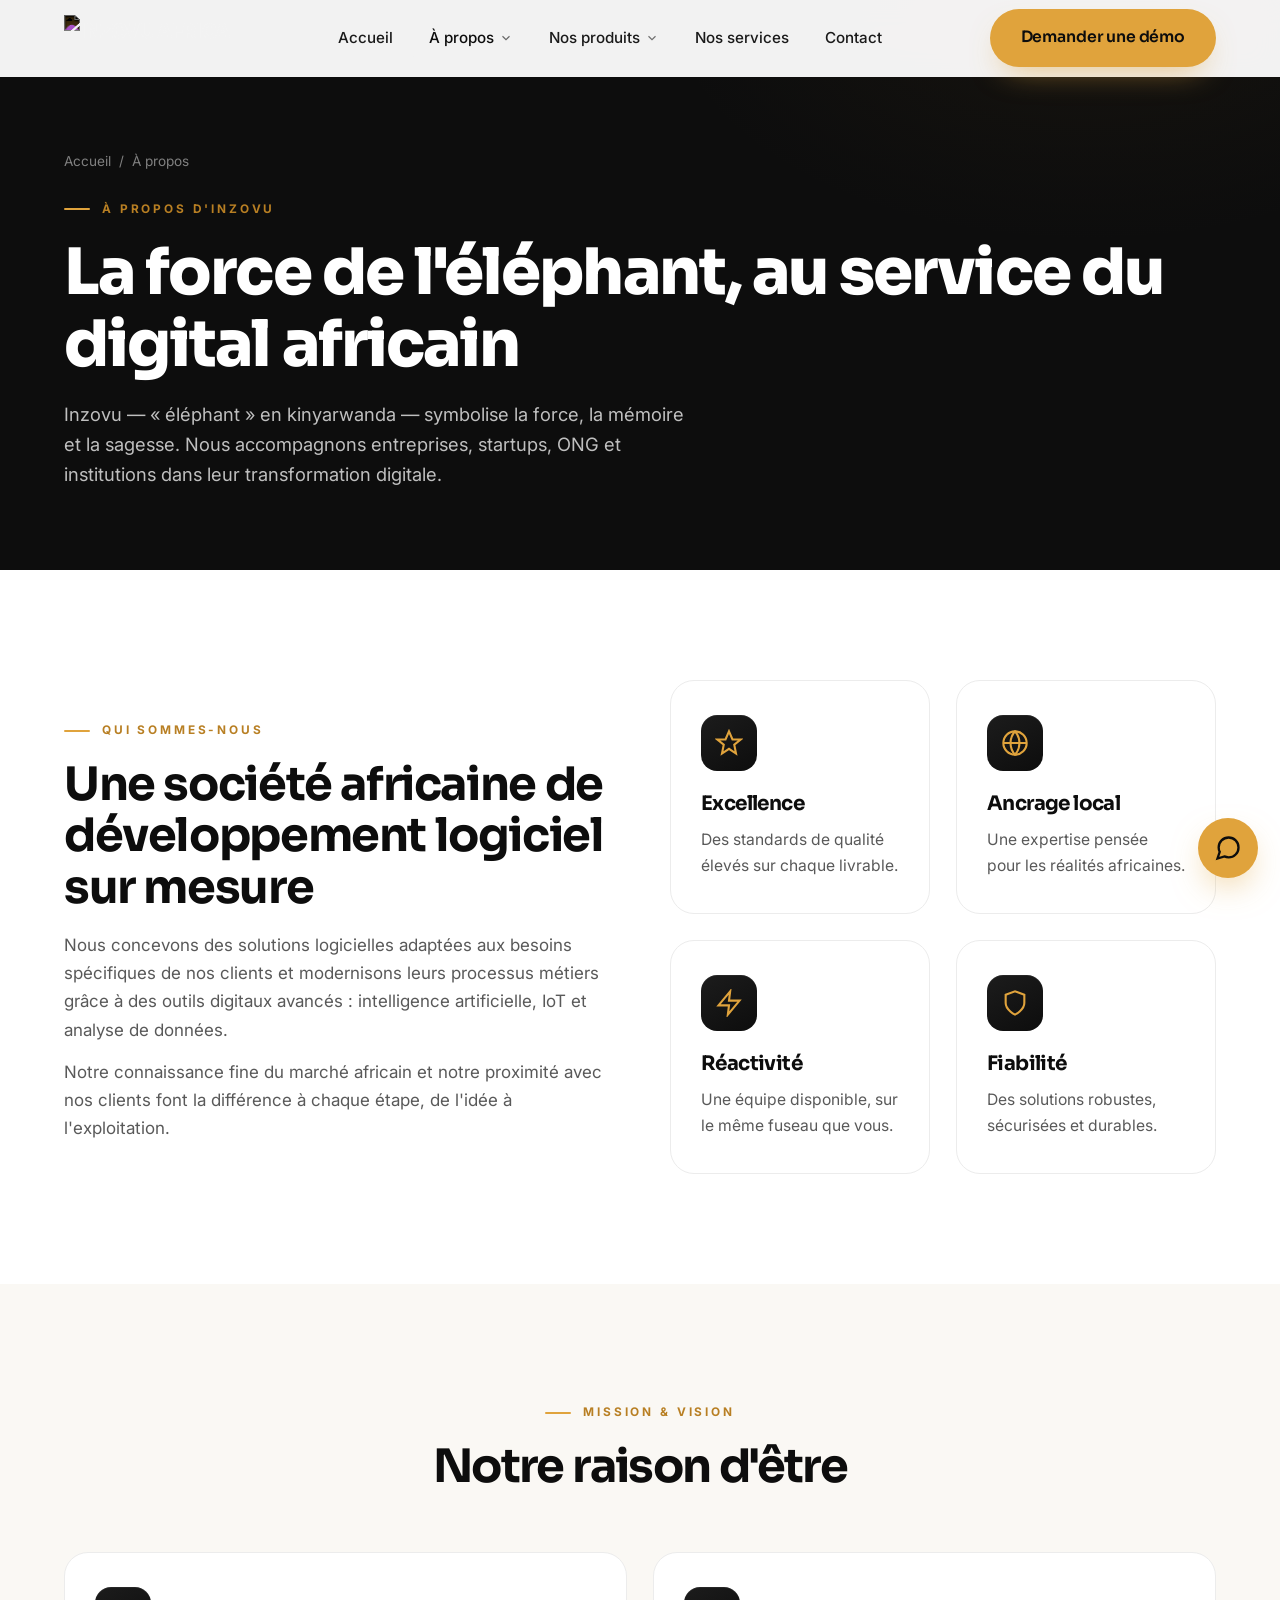
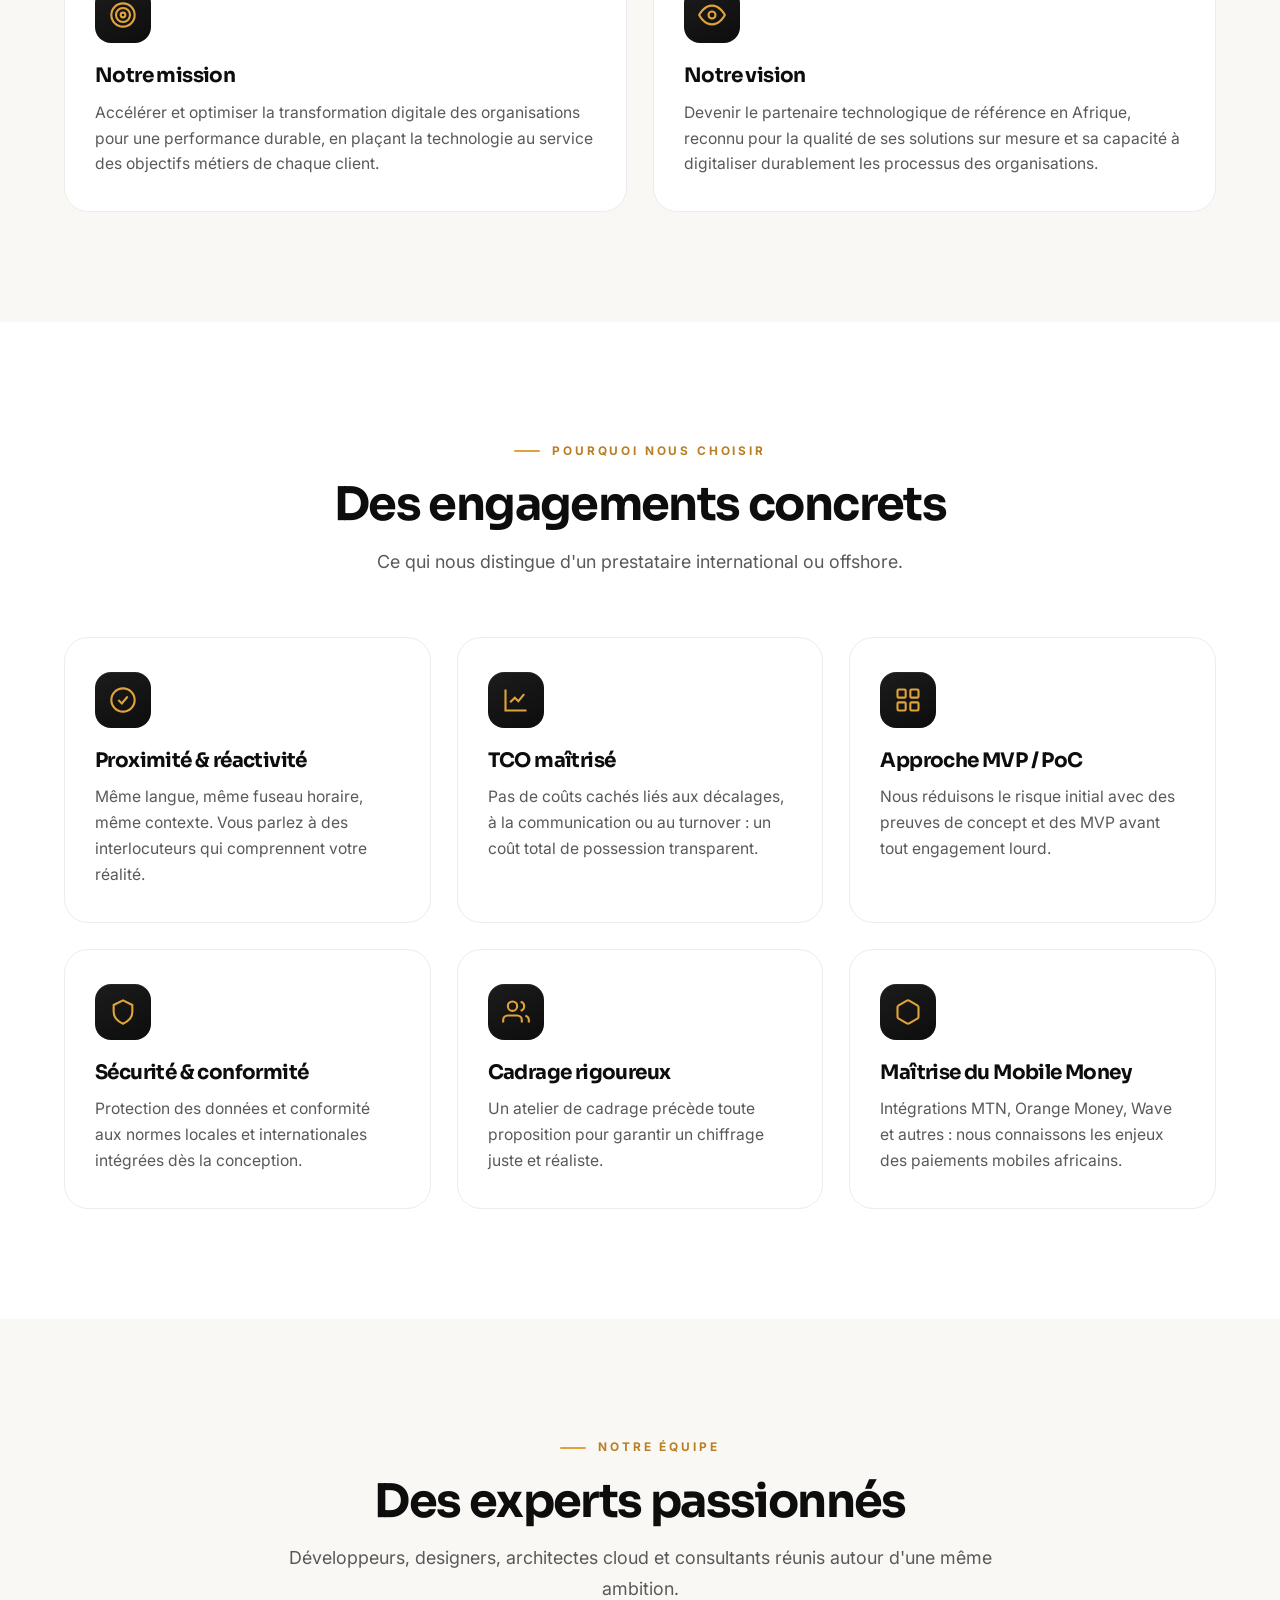
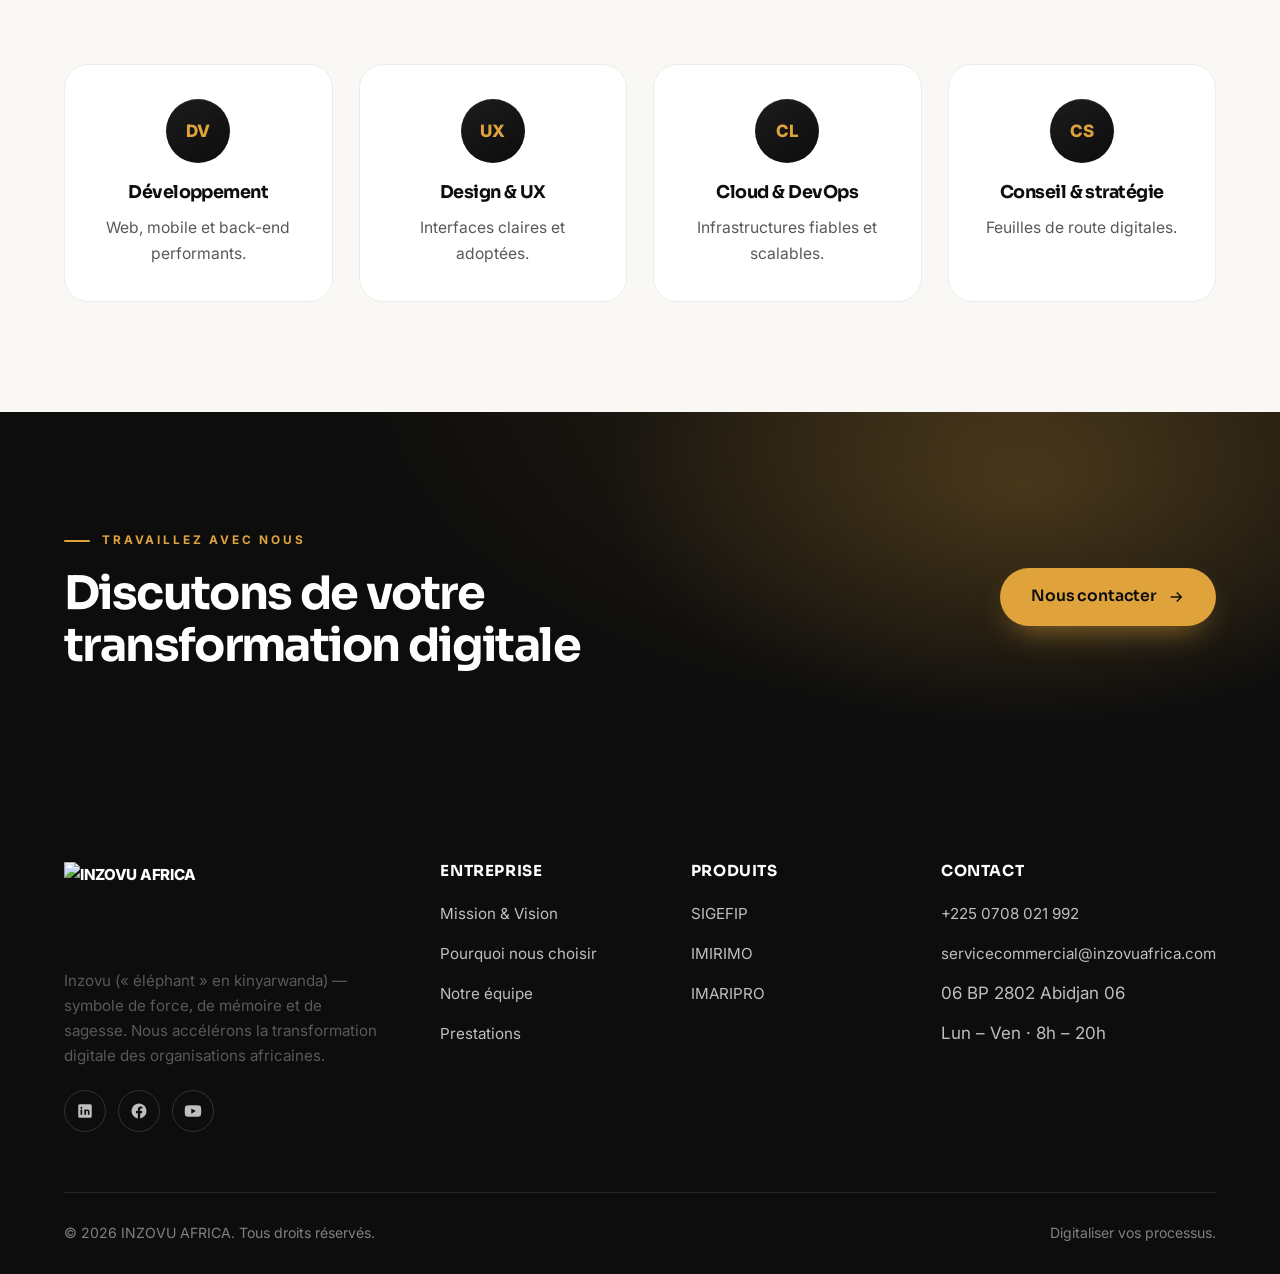
==== commit c8a1550a: "Refonte design senior : typo Sora, hero, cartes, boutons, surfaces" ====
--- a/a-propos.html
+++ b/a-propos.html
@@ -7,7 +7,7 @@
   <meta name="description" content="Mission, vision, valeurs et équipe d'Inzovu Africa : une société africaine de développement logiciel au service de la transformation digitale." />
   <link rel="preconnect" href="https://fonts.googleapis.com" />
   <link rel="preconnect" href="https://fonts.gstatic.com" crossorigin />
-  <link href="https://fonts.googleapis.com/css2?family=Inter:wght@400;500;600;700;800&display=swap" rel="stylesheet" />
+  <link href="https://fonts.googleapis.com/css2?family=Inter:wght@400;500;600;700;800&family=Sora:wght@500;600;700;800&display=swap" rel="stylesheet" />
   <link rel="icon" href="https://inzovu.africa/wp-content/uploads/2025/02/logo.jpg" />
   <link rel="stylesheet" href="style.css" />
 </head>
--- a/style.css
+++ b/style.css
@@ -19,11 +19,16 @@
   --accent-soft: #fbf3e3;
 
   --font-sans: "Inter", "Segoe UI", Arial, sans-serif;
+  --font-display: "Sora", "Inter", "Segoe UI", Arial, sans-serif;
+  --surface: #faf8f4;         /* tint chaud subtil */
+  --line: #ececec;
   --maxw: 1200px;
-  --radius: 14px;
-  --radius-sm: 8px;
-  --shadow: 0 18px 50px -25px rgba(0, 0, 0, 0.45);
+  --radius: 16px;
+  --radius-lg: 24px;
+  --radius-sm: 10px;
+  --shadow: 0 24px 60px -28px rgba(0, 0, 0, 0.42);
   --shadow-sm: 0 8px 24px -16px rgba(0, 0, 0, 0.4);
+  --shadow-glow: 0 30px 70px -30px rgba(224, 163, 60, 0.45);
   --transition: 0.35s cubic-bezier(0.22, 1, 0.36, 1);
 }
 
@@ -46,10 +51,10 @@
 a { color: inherit; text-decoration: none; }
 ul { list-style: none; }
 
-h1, h2, h3, h4 { line-height: 1.15; font-weight: 800; color: var(--black); letter-spacing: -0.02em; }
-h1 { font-size: clamp(2.3rem, 5vw, 4rem); }
-h2 { font-size: clamp(1.9rem, 3.6vw, 2.9rem); }
-h3 { font-size: clamp(1.2rem, 2vw, 1.5rem); }
+h1, h2, h3, h4 { font-family: var(--font-display); line-height: 1.12; font-weight: 700; color: var(--black); letter-spacing: -0.03em; }
+h1 { font-size: clamp(2.3rem, 5vw, 4.1rem); font-weight: 800; }
+h2 { font-size: clamp(1.9rem, 3.6vw, 3rem); }
+h3 { font-size: clamp(1.2rem, 2vw, 1.55rem); }
 p { color: var(--grey-700); }
 
 /* ---------- Layout helpers ---------- */
@@ -357,29 +362,44 @@
 
 @media (max-width: 820px) {
   .nav-menu {
-    position: fixed; top: 76px; right: 0; bottom: 0; width: min(82vw, 340px);
-    background: var(--white); flex-direction: column; align-items: stretch; gap: 4px;
-    padding: 24px; box-shadow: var(--shadow); transform: translateX(110%);
-    transition: var(--transition); overflow-y: auto;
+    position: fixed; inset: 0; z-index: 990; width: 100%;
+    background: var(--white); flex-direction: column; align-items: stretch; gap: 0;
+    padding: 92px 22px 40px; box-shadow: none;
+    transform: translateX(100%); transition: transform 0.35s cubic-bezier(0.22,1,0.36,1);
+    overflow-y: auto;
   }
   .nav-menu.open { transform: translateX(0); }
-  .nav-menu > li > a { padding: 14px 16px; font-size: 1.05rem; }
-  .dropdown-menu { position: static; opacity: 1; visibility: visible; transform: none; box-shadow: none; border: 0; border-left: 2px solid var(--grey-100); border-radius: 0; margin: 4px 0 8px 16px; padding: 0; }
-  .dropdown-menu a { padding: 10px 14px; }
-  .nav-toggle { display: block; }
+  .nav-menu > li { border-bottom: 1px solid var(--grey-100); }
+  .nav-menu > li > a { padding: 16px 4px; font-size: 1.15rem; border-radius: 0; justify-content: space-between; }
+  .nav-menu > li > a:hover, .nav-menu > li > a.active { background: transparent; color: var(--accent-dark); }
+  .dropdown-menu { position: static; opacity: 1; visibility: visible; transform: none; box-shadow: none; border: 0; border-left: 2px solid var(--grey-100); border-radius: 0; margin: 2px 0 12px 14px; padding: 0; }
+  .dropdown-menu a { padding: 11px 14px; }
+  .dropdown-menu strong { font-size: 0.92rem; }
+  .nav-toggle { display: block; position: relative; z-index: 1001; }
   .nav-cta .btn { display: none; }
 }
 
 @media (max-width: 620px) {
+  .container { padding: 0 18px; }
   .section { padding: 72px 0; }
+  .section-head { margin-bottom: 40px; }
   .grid-2, .grid-3, .grid-4 { grid-template-columns: 1fr; }
   .form-row { grid-template-columns: 1fr; }
-  .product { grid-template-columns: 1fr; }
+  .form { padding: 26px 20px; }
+  .card { padding: 28px 22px; }
+  .product { grid-template-columns: 1fr; padding: 26px 22px; }
   .product .badge { width: 72px; height: 72px; }
-  .step { grid-template-columns: 1fr; gap: 14px; }
-  .footer-grid { grid-template-columns: 1fr 1fr; }
+  .step { grid-template-columns: 1fr; gap: 14px; padding: 26px 22px; }
+  .footer-grid { grid-template-columns: 1fr 1fr; gap: 30px; }
   .footer-brand { grid-column: 1 / -1; }
-  .hero { padding: 140px 0 80px; }
+  .hero { padding: 132px 0 76px; }
+  .hero h1 { font-size: clamp(2.05rem, 7.5vw, 2.7rem); }
+  .hero p { font-size: 1.06rem; margin: 18px 0 28px; }
+  .hero-badges { gap: 16px 24px; margin-top: 32px; }
+  .page-hero { padding: 116px 0 56px; }
+  .page-hero p { font-size: 1.05rem; }
+  .btn-row .btn { flex: 1 1 auto; justify-content: center; }
+  .cta-inner .btn { width: 100%; justify-content: center; }
 }
 
 /* ============================================================
@@ -412,6 +432,7 @@
 .ai-launcher svg { width: 28px; height: 28px; }
 .ai-launcher:hover { transform: translateY(-3px) scale(1.05); background: var(--black); color: var(--accent); }
 .ai-launcher.hidden { transform: scale(0); opacity: 0; pointer-events: none; }
+body.nav-open .ai-launcher { opacity: 0; pointer-events: none; }
 @keyframes aiPulse { 0%,100% { box-shadow: 0 14px 34px -10px rgba(224,163,60,0.6); } 50% { box-shadow: 0 14px 44px -6px rgba(224,163,60,0.9); } }
 
 .ai-panel {
@@ -545,3 +566,81 @@
   .hero-watermark { animation: none; opacity: 0.08; }
   .client-track { animation: none; }
 }
+
+/* ============================================================
+   DESIGN REFRESH v2 — direction senior (typo Sora, hero,
+   cartes, boutons, surfaces, micro-interactions)
+   ============================================================ */
+
+/* — Eyebrow : kicker avec filet ambre — */
+.eyebrow { position: relative; display: inline-flex; align-items: center; gap: 12px; font-size: 0.74rem; letter-spacing: 0.24em; }
+.eyebrow::before { content: ""; width: 26px; height: 2px; background: var(--accent); border-radius: 2px; display: inline-block; }
+.center .eyebrow, .section-head.center .eyebrow { justify-content: center; }
+
+/* — Titres de section : plus de présence — */
+.section-head h2 { letter-spacing: -0.035em; }
+.section-head p { color: var(--grey-700); font-size: 1.12rem; line-height: 1.7; }
+
+/* — HERO : mot d'accent en dégradé or + halo — */
+.hero h1 { letter-spacing: -0.04em; }
+.hero h1 .accent {
+  background: linear-gradient(120deg, #f3c76a 0%, var(--accent) 45%, #c98b28 100%);
+  -webkit-background-clip: text; background-clip: text; -webkit-text-fill-color: transparent; color: var(--accent);
+}
+.hero .eyebrow { color: var(--accent); }
+.hero .eyebrow::before { background: var(--accent); }
+/* badges hero en pastilles */
+.hero-badges { gap: 12px 14px; }
+.hero-badge {
+  border: 1px solid rgba(255,255,255,0.14); background: rgba(255,255,255,0.04);
+  padding: 9px 15px; border-radius: 100px; backdrop-filter: blur(4px);
+  transition: var(--transition);
+}
+.hero-badge:hover { border-color: rgba(224,163,60,0.5); background: rgba(224,163,60,0.08); }
+
+/* — BOUTONS : plus premium — */
+.btn { font-family: var(--font-display); font-weight: 600; letter-spacing: -0.01em; padding: 15px 30px; }
+.btn--primary { box-shadow: 0 12px 30px -14px rgba(0,0,0,0.55); }
+.btn--accent { box-shadow: 0 14px 32px -14px rgba(224,163,60,0.7); }
+.btn--accent:hover { box-shadow: 0 18px 40px -14px rgba(0,0,0,0.5); }
+
+/* — CARTES services : ring + glow + accent au survol — */
+.card { border-radius: var(--radius-lg); border-color: var(--line); position: relative; overflow: hidden; }
+.card::before { content: ""; position: absolute; inset: 0; border-radius: inherit; padding: 1px; background: linear-gradient(160deg, rgba(224,163,60,0.5), transparent 40%); -webkit-mask: linear-gradient(#000 0 0) content-box, linear-gradient(#000 0 0); -webkit-mask-composite: xor; mask-composite: exclude; opacity: 0; transition: opacity 0.4s; }
+.card:hover { transform: translateY(-8px); box-shadow: var(--shadow); border-color: transparent; }
+.card:hover::before { opacity: 1; }
+.card .ic { border-radius: 16px; background: linear-gradient(150deg, #1c1c1c, var(--black)); box-shadow: inset 0 1px 0 rgba(255,255,255,0.06); }
+.card h3 { font-size: 1.25rem; }
+
+/* — PRODUCT cards (accueil) — */
+.product { border-radius: var(--radius-lg); border-color: var(--line); }
+.product .badge { border-radius: 20px; background: linear-gradient(150deg, #1c1c1c, var(--black)); box-shadow: inset 0 1px 0 rgba(255,255,255,0.06); }
+
+/* — SECTIONS : surface chaude alternée + dark raffiné — */
+.section--grey { background: var(--surface); }
+.section--dark { background: radial-gradient(1100px 600px at 78% -10%, rgba(224,163,60,0.14), transparent 60%), var(--black); }
+
+/* — STATS : chiffres en display — */
+.stat .num { font-family: var(--font-display); letter-spacing: -0.04em; }
+
+/* — DROPDOWN & header : finitions — */
+.dropdown-menu { border-radius: 16px; border-color: var(--line); }
+.dropdown-menu strong { font-family: var(--font-display); }
+.nav-menu > li > a { font-weight: 500; }
+
+/* — QUOTE / témoignages — */
+.quote { border-radius: var(--radius-lg); border-color: var(--line); transition: var(--transition); }
+.quote:hover { transform: translateY(-6px); box-shadow: var(--shadow); border-color: transparent; }
+.quote .avatar { background: linear-gradient(150deg, #1c1c1c, var(--black)); }
+
+/* — Divider fin sur les CTA sombres — */
+.cta-band h2 { letter-spacing: -0.035em; }
+
+/* — FORM : focus ring ambre — */
+.field input:focus, .field select:focus, .field textarea:focus { border-color: var(--accent); box-shadow: 0 0 0 3px rgba(224,163,60,0.15); }
+
+/* — SÉLECTION texte — */
+::selection { background: rgba(224,163,60,0.28); }
+
+/* — Titre app-frame : ombre plus douce déjà OK ; hover glow léger — */
+.app-frame:hover { box-shadow: var(--shadow-glow); }
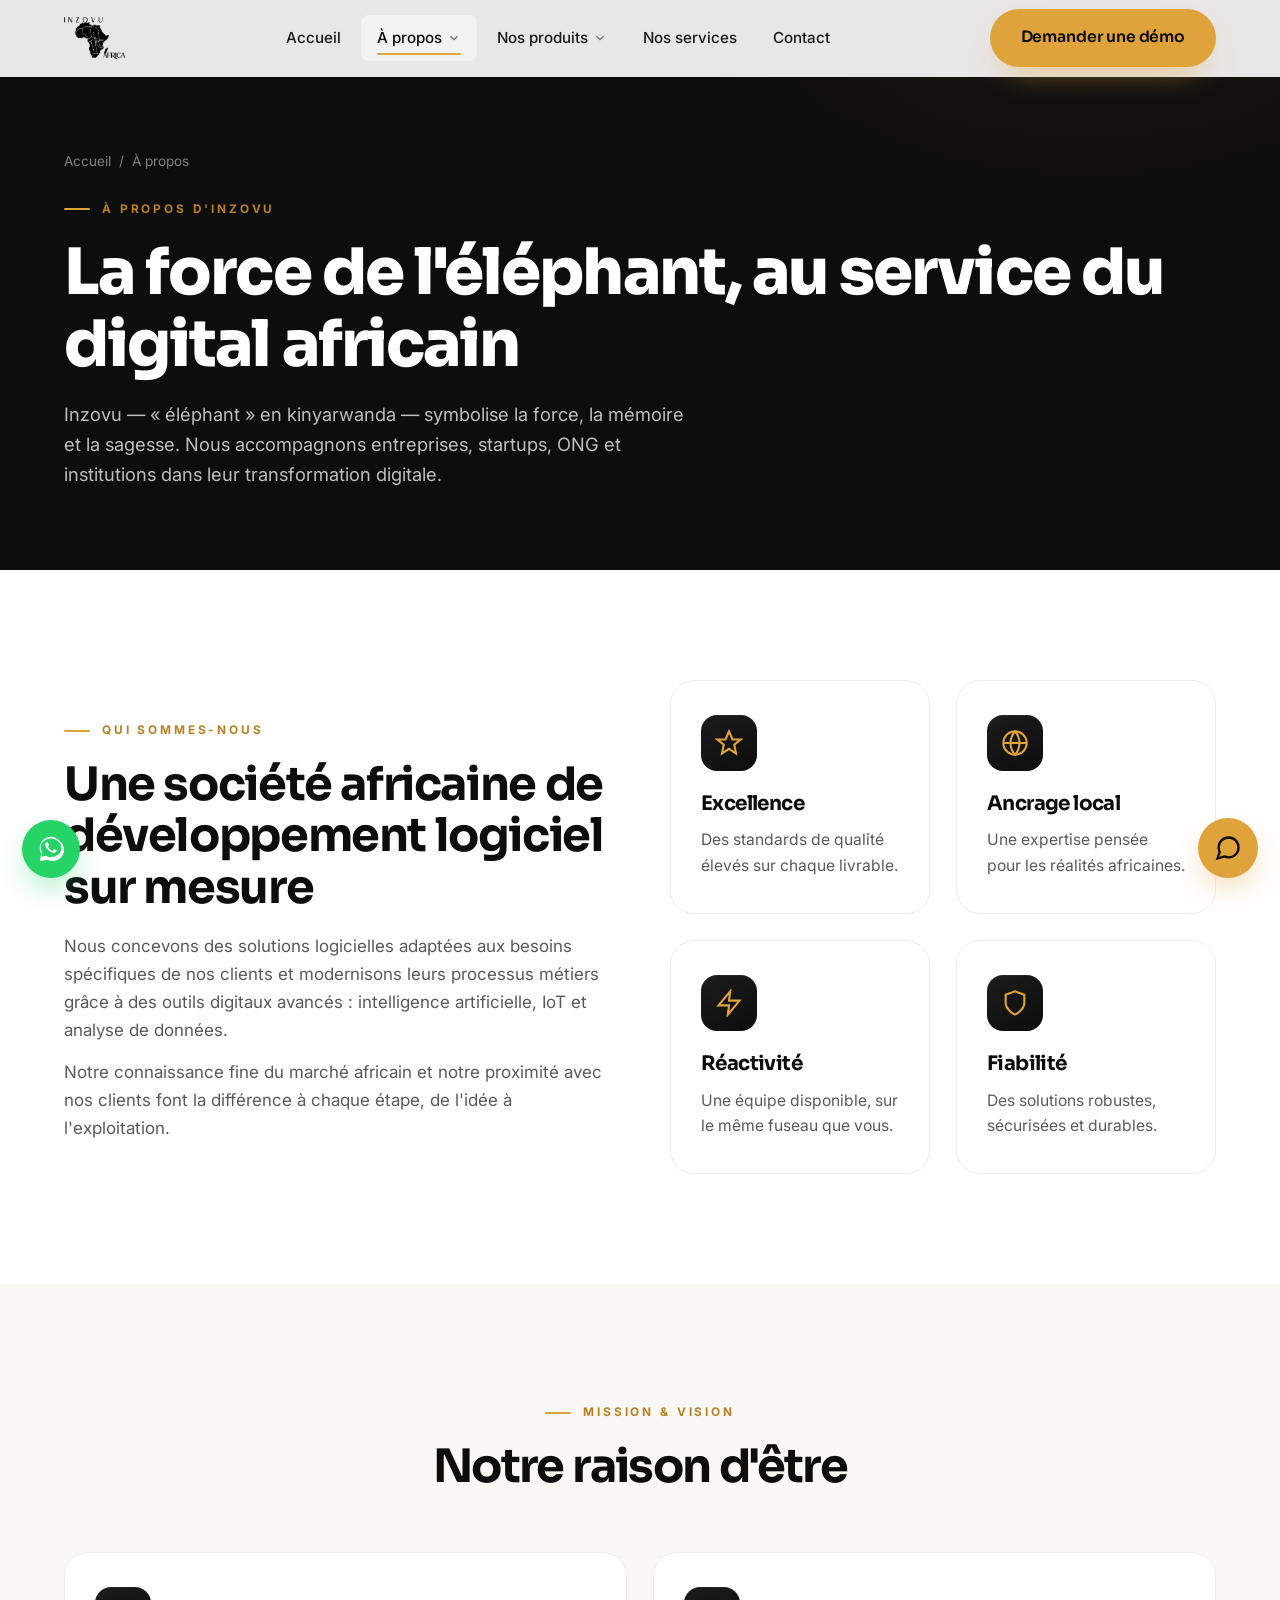
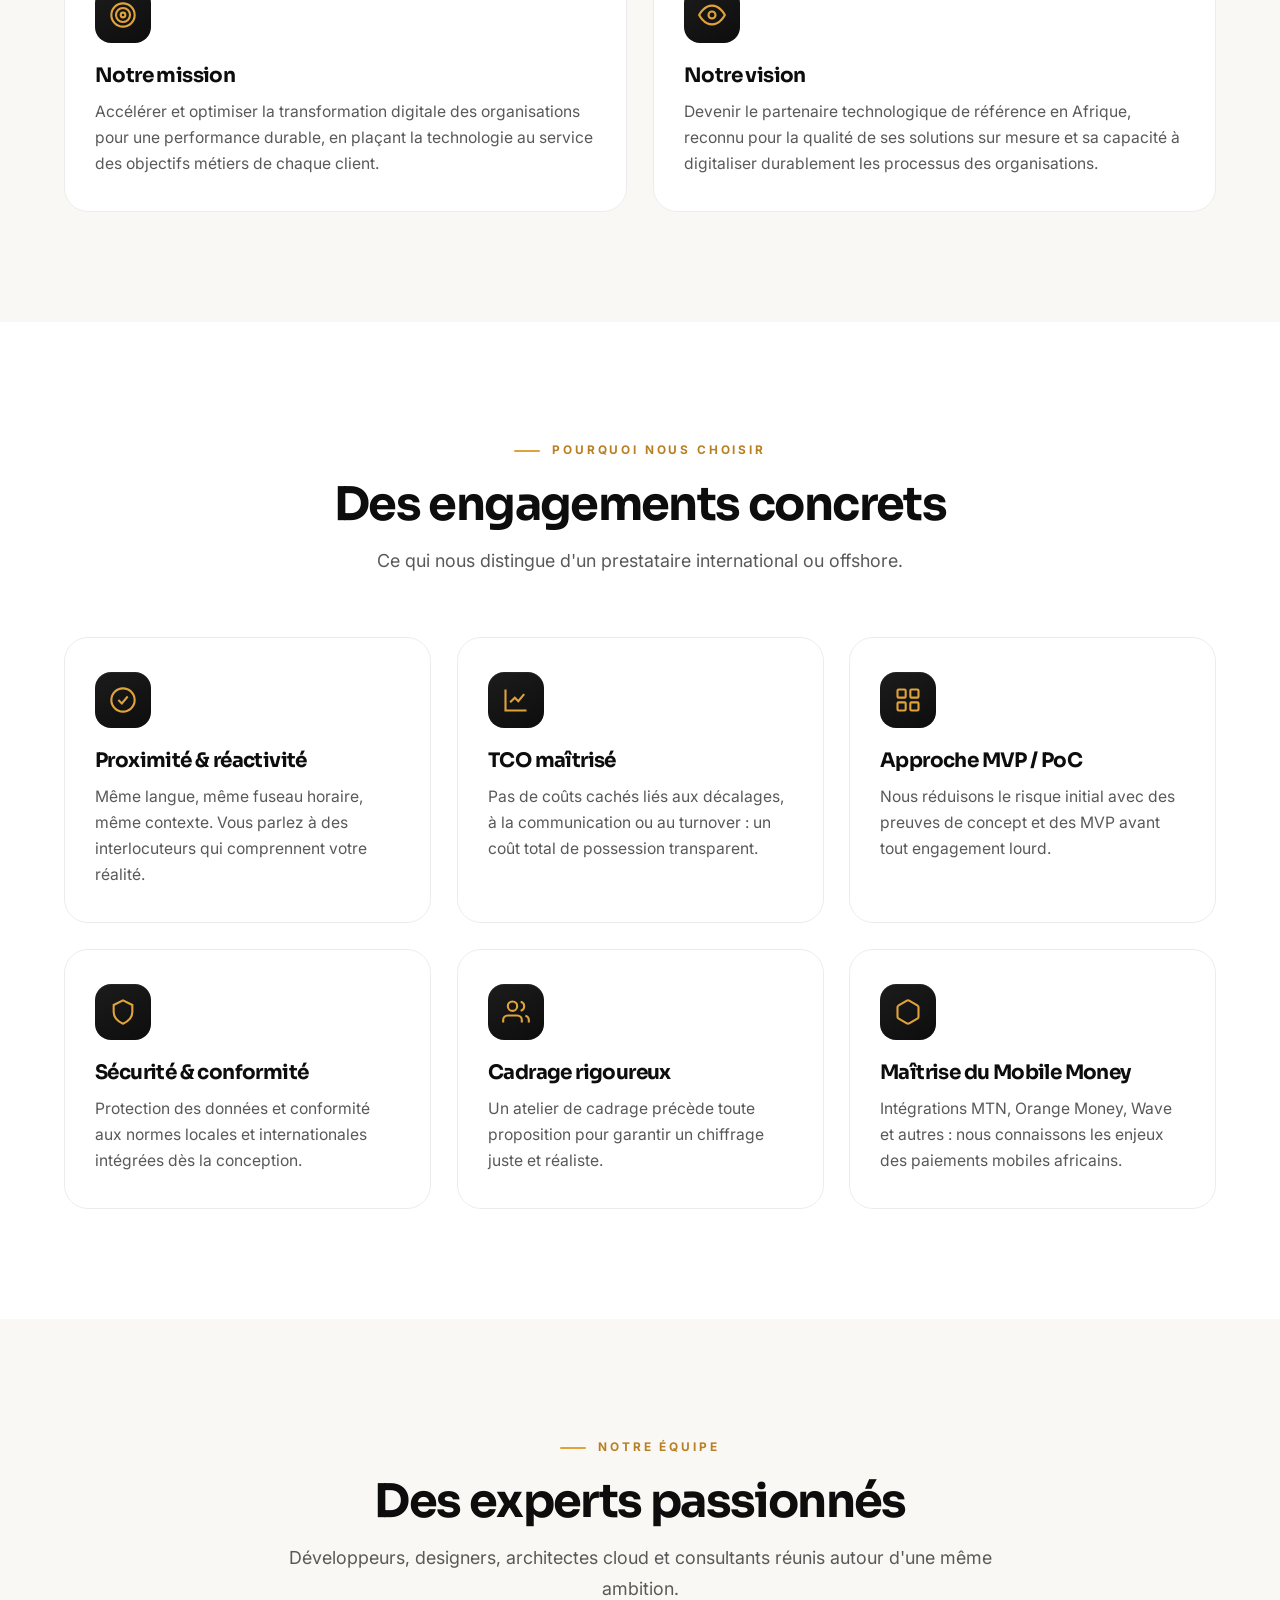
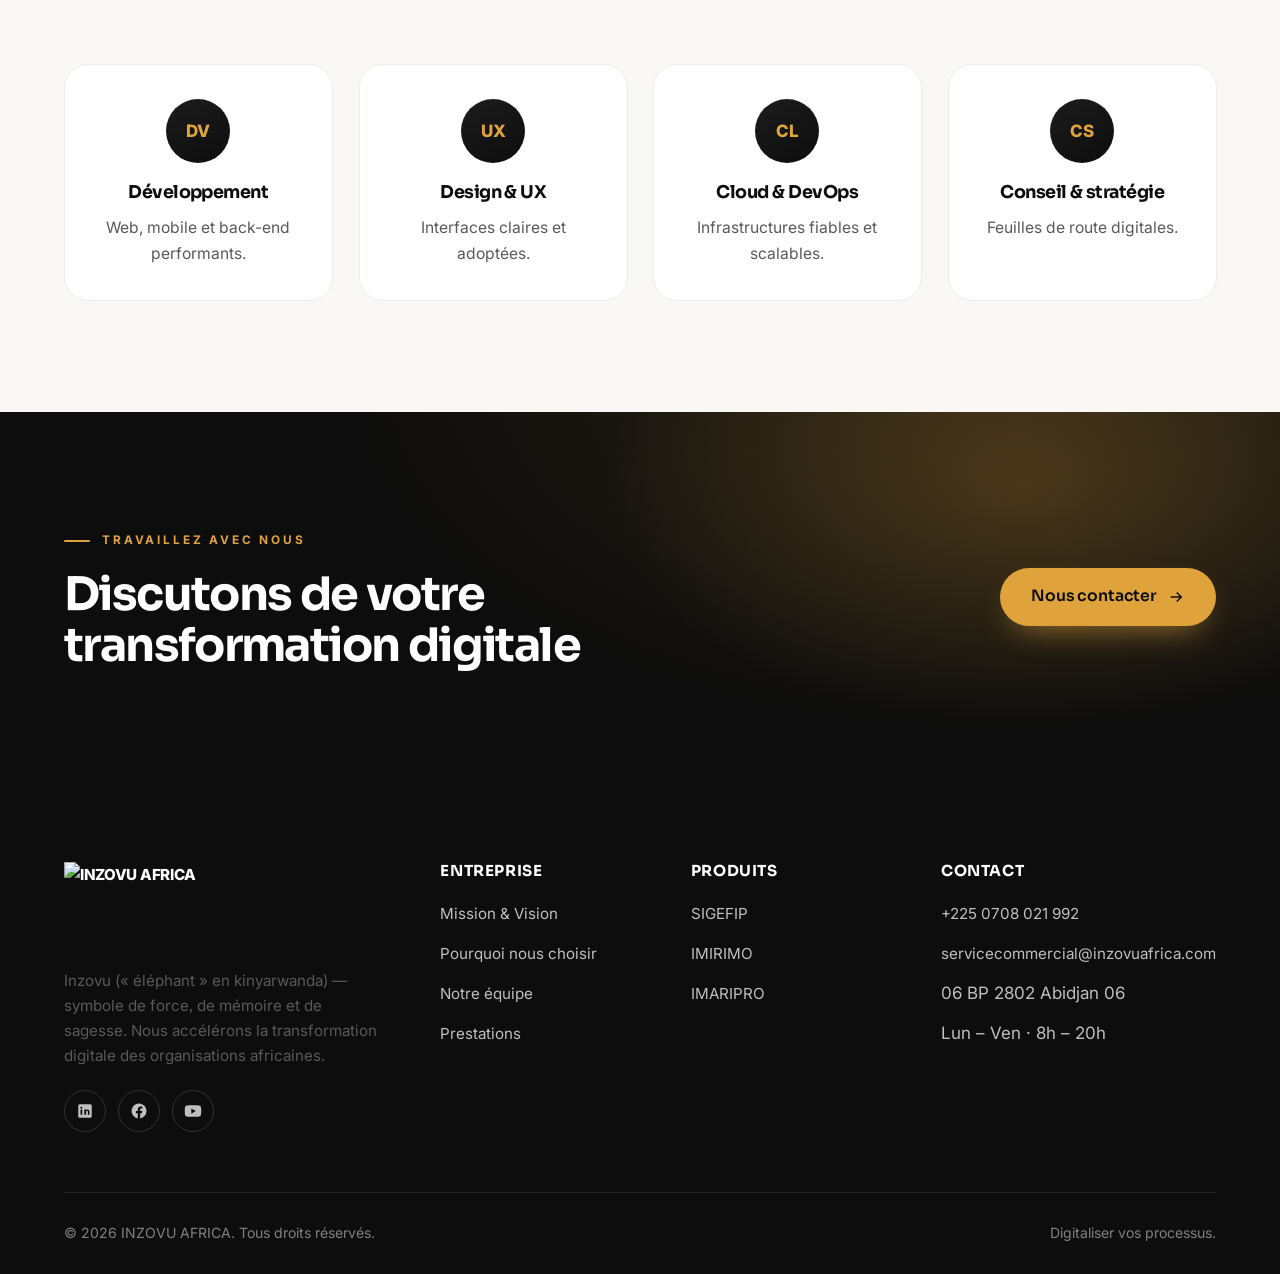
==== commit 41e78bde: "Add files via upload" ====
--- a/a-propos.html
+++ b/a-propos.html
@@ -16,7 +16,7 @@
   <header class="site-header">
     <div class="container nav">
       <a href="index.html" class="brand" aria-label="Inzovu Africa — accueil">
-        <img class="brand-logo" src="https://inzovu.africa/wp-content/uploads/2025/02/logo.jpg" alt="INZOVU AFRICA" />
+        <img class="brand-logo" src="logo-inzovu-dark.png" alt="INZOVU AFRICA" />
       </a>
       <nav>
         <ul class="nav-menu">
--- a/style.css
+++ b/style.css
@@ -30,6 +30,8 @@
   --shadow-sm: 0 8px 24px -16px rgba(0, 0, 0, 0.4);
   --shadow-glow: 0 30px 70px -30px rgba(224, 163, 60, 0.45);
   --transition: 0.35s cubic-bezier(0.22, 1, 0.36, 1);
+  --ease-out: cubic-bezier(0.22, 1, 0.36, 1);      /* décélération douce */
+  --ease-spring: cubic-bezier(0.34, 1.4, 0.5, 1);  /* léger dépassement */
 }
 
 /* ---------- Reset ---------- */
@@ -125,7 +127,7 @@
 .brand small { display: block; font-size: 0.62rem; font-weight: 600; letter-spacing: 0.22em; color: var(--grey-500); text-transform: uppercase; }
 .brand-logo { height: 46px; width: auto; display: block; }
 .site-header { background: rgba(255,255,255,0.95); }
-.site-header .brand-logo { height: 46px; filter: invert(1); }
+.site-header .brand-logo { height: 42px; filter: none; }
 .footer-brand .brand-logo { height: 70px; margin-bottom: 18px; mix-blend-mode: lighten; }
 @media (max-width: 620px) { .brand-logo { height: 38px; } }
 
@@ -556,7 +558,7 @@
   color: var(--grey-500); white-space: nowrap; transition: color 0.3s;
 }
 .client-track span:hover { color: var(--black); }
-.client-track .client-logo { height: 50px; width: auto; object-fit: contain; opacity: 0.6; filter: grayscale(1); transition: opacity 0.35s, filter 0.35s; }
+.client-track .client-logo { height: 38px; width: auto; max-width: 118px; object-fit: contain; opacity: 0.55; filter: grayscale(1); transition: opacity 0.35s, filter 0.35s; }
 .client-track .client-logo:hover { opacity: 1; filter: none; }
 @keyframes clientScroll { to { transform: translateX(-50%); } }
 
@@ -644,3 +646,213 @@
 
 /* — Titre app-frame : ombre plus douce déjà OK ; hover glow léger — */
 .app-frame:hover { box-shadow: var(--shadow-glow); }
+
+/* ============================================================
+   MOTION LAYER — animations soignées (esprit Emil Kowalski)
+   Mouvement au service du sens : révélations discrètes,
+   easings ressort, feedback de clic, transitions soyeuses.
+   ============================================================ */
+
+/* Révélation au scroll — plus discrète (rise court + fondu + léger flou→net) */
+.reveal { opacity: 0; transform: translateY(14px); filter: blur(4px);
+  transition: opacity 0.55s var(--ease-out), transform 0.65s var(--ease-out), filter 0.55s var(--ease-out); will-change: opacity, transform; }
+.reveal.in { opacity: 1; transform: none; filter: none; }
+
+/* Cascade douce pour des groupes d'éléments révélés côte à côte */
+.grid .reveal:nth-child(2), .stats .reveal:nth-child(2) { transition-delay: 0.06s; }
+.grid .reveal:nth-child(3) { transition-delay: 0.12s; }
+.grid .reveal:nth-child(4) { transition-delay: 0.18s; }
+
+/* Boutons — hover en ressort + vrai feedback de pression */
+.btn { transition: background 0.3s var(--ease-out), color 0.3s var(--ease-out), transform 0.35s var(--ease-spring), box-shadow 0.35s var(--ease-out); }
+.btn:hover { transform: translateY(-2px); }
+.btn:active { transform: translateY(0) scale(0.97); transition-duration: 0.09s; }
+.btn svg { transition: transform 0.35s var(--ease-spring); }
+.btn--accent:hover svg, .btn--primary:hover svg { transform: translateX(3px); }
+
+/* Cartes / témoignages / produits — lift en ressort + pression */
+.card, .quote, .product, #produits .product { transition: transform 0.45s var(--ease-spring), box-shadow 0.45s var(--ease-out), border-color 0.35s var(--ease-out); }
+.card:hover, .quote:hover, #produits .product:hover { transform: translateY(-8px); }
+.card:active, .quote:active, #produits .product:active { transform: translateY(-3px) scale(0.995); transition-duration: 0.12s; }
+
+/* Icônes des cartes — petit rebond au survol */
+.card .ic { transition: transform 0.45s var(--ease-spring), background 0.35s var(--ease-out), color 0.35s var(--ease-out); }
+.card:hover .ic { transform: translateY(-3px) rotate(-4deg); }
+
+/* Liens « En savoir plus » — flèche qui glisse en ressort */
+.card .more svg, .more svg { transition: transform 0.4s var(--ease-spring); }
+.card:hover .more svg { transform: translateX(5px); }
+
+/* Menu déroulant — apparition plus soyeuse */
+.dropdown-menu { transition: opacity 0.28s var(--ease-out), visibility 0.28s var(--ease-out), transform 0.34s var(--ease-spring); }
+
+/* Liens de navigation — souligné animé qui grandit du centre */
+.nav-menu > li > a { position: relative; }
+.nav-menu > li > a::after { content: ""; position: absolute; left: 16px; right: 16px; bottom: 6px; height: 2px; background: var(--accent); border-radius: 2px; transform: scaleX(0); transform-origin: center; transition: transform 0.32s var(--ease-spring); opacity: 0; }
+.nav-menu > li > a:hover::after, .nav-menu > li > a.active::after { transform: scaleX(1); opacity: 1; }
+
+/* Pastilles clients / badges hero — survol vivant */
+.hero-badge { transition: transform 0.35s var(--ease-spring), border-color 0.3s var(--ease-out), background 0.3s var(--ease-out); }
+.hero-badge:hover { transform: translateY(-2px); }
+
+/* Lanceur de l'assistant IA — pression */
+.ai-launcher:active { transform: scale(0.92); transition-duration: 0.1s; }
+
+/* Champs de formulaire — focus fluide (le ring est déjà défini) */
+.field input, .field select, .field textarea { transition: border-color 0.25s var(--ease-out), box-shadow 0.25s var(--ease-out); }
+
+/* Accessibilité : couper le mouvement si l'utilisateur le demande */
+@media (prefers-reduced-motion: reduce) {
+  .reveal { opacity: 1 !important; transform: none !important; filter: none !important; transition: none !important; }
+  .btn, .card, .quote, .product, #produits .product, .card .ic, .btn svg, .more svg, .nav-menu > li > a::after, .hero-badge { transition: none !important; }
+  .btn:hover, .card:hover, .quote:hover, #produits .product:hover, .btn:active, .card:active { transform: none !important; }
+}
+
+/* ============================================================
+   MOTION LAYER v2 — polish senior
+   Barre de progression, reflet boutons, cascade par index,
+   zoom doux des visuels. Restraint = qualité.
+   ============================================================ */
+
+/* Barre de progression de lecture (fine, en haut) */
+.scroll-progress { position: fixed; top: 0; left: 0; right: 0; height: 3px; z-index: 1300;
+  background: linear-gradient(90deg, var(--accent), #f3c76a); transform: scaleX(0); transform-origin: 0 50%;
+  will-change: transform; pointer-events: none; }
+
+/* Cascade des révélations pilotée par index (--i posé en JS) */
+.reveal { transition-delay: calc(var(--i, 0) * 0.07s); }
+
+/* Zoom doux des visuels à la révélation (images, cadres, box média) */
+.app-frame.reveal, .split-media.reveal, .sc-media.reveal, .showcase .row.reveal img,
+.hero-visual.reveal { transform: translateY(16px) scale(0.965); }
+.app-frame.reveal.in, .split-media.reveal.in, .sc-media.reveal.in, .hero-visual.reveal.in { transform: none; }
+.app-frame, .split-media, .sc-media { transition: transform 0.7s var(--ease-out), box-shadow 0.4s var(--ease-out), opacity 0.7s var(--ease-out), filter 0.6s var(--ease-out); }
+
+/* Reflet qui glisse sur les boutons pleins au survol */
+.btn--accent, .btn--primary { position: relative; overflow: hidden; }
+.btn--accent > *, .btn--primary > * { position: relative; z-index: 1; }
+.btn--accent::before, .btn--primary::before { content: ""; position: absolute; top: 0; left: -120%; width: 60%; height: 100%; z-index: 0;
+  background: linear-gradient(100deg, transparent, rgba(255,255,255,0.45), transparent); transform: skewX(-18deg); transition: none; }
+.btn--accent:hover::before, .btn--primary:hover::before { animation: btnSheen 0.85s var(--ease-out); }
+@keyframes btnSheen { to { left: 130%; } }
+
+/* Carte : la barre d'accent supérieure grandit aussi sur .card au survol */
+.card { position: relative; }
+.card > .ic ~ * { position: relative; }
+
+/* Puces animées des listes de features au survol de la carte produit */
+.product ul.feats li::before { transition: transform 0.3s var(--ease-spring); }
+.product:hover ul.feats li::before { transform: scale(1.4); }
+
+/* Flèche du breadcrumb / liens internes — soulignés doux */
+.breadcrumb a, .info-item a, .f-links a { transition: color 0.25s var(--ease-out); }
+
+@media (prefers-reduced-motion: reduce) {
+  .scroll-progress { display: none !important; }
+  .app-frame.reveal, .split-media.reveal, .sc-media.reveal, .hero-visual.reveal { transform: none !important; }
+  .btn--accent::before, .btn--primary::before { display: none !important; }
+  .reveal { transition-delay: 0s !important; }
+}
+
+/* ============================================================
+   WhatsApp — bouton flottant (click-to-chat) + bouton formulaire
+   ============================================================ */
+.wa-fab {
+  position: fixed; left: 22px; bottom: 22px; z-index: 1200;
+  display: inline-flex; align-items: center; gap: 0; overflow: hidden;
+  height: 58px; width: 58px; padding: 0; border-radius: 100px;
+  background: #25D366; color: #fff; text-decoration: none;
+  box-shadow: 0 14px 34px -10px rgba(37,211,102,0.6);
+  transition: width 0.4s var(--ease-spring), background 0.3s var(--ease-out), transform 0.3s var(--ease-out);
+  white-space: nowrap;
+}
+.wa-fab svg { width: 30px; height: 30px; flex: none; margin: 14px; }
+.wa-fab .wa-label { opacity: 0; max-width: 0; font-weight: 600; font-size: 0.95rem; transition: opacity 0.3s var(--ease-out), max-width 0.4s var(--ease-out); }
+.wa-fab:hover { width: 210px; }
+.wa-fab:hover .wa-label { opacity: 1; max-width: 160px; padding-right: 20px; }
+.wa-fab:active { transform: scale(0.94); }
+.wa-fab::after {
+  content: ""; position: absolute; inset: 0; border-radius: 100px;
+  box-shadow: 0 0 0 0 rgba(37,211,102,0.5); animation: waPulse 2.6s ease-out infinite; pointer-events: none;
+}
+@keyframes waPulse { 0% { box-shadow: 0 0 0 0 rgba(37,211,102,0.5); } 70% { box-shadow: 0 0 0 16px rgba(37,211,102,0); } 100% { box-shadow: 0 0 0 0 rgba(37,211,102,0); } }
+body.nav-open .wa-fab { opacity: 0; pointer-events: none; }
+
+/* Bouton WhatsApp dans le formulaire de contact */
+.btn--wa { background: #25D366; color: #fff; border-color: #25D366; }
+.btn--wa:hover { background: #1da851; color: #fff; border-color: #1da851; transform: translateY(-2px); }
+.btn--wa svg { width: 20px; height: 20px; }
+.form-or { text-align: center; font-size: 0.82rem; color: var(--grey-500); margin: 14px 0 4px; letter-spacing: 0.06em; text-transform: uppercase; }
+
+@media (max-width: 620px) {
+  .wa-fab { left: 16px; bottom: 16px; height: 52px; width: 52px; }
+  .wa-fab svg { width: 26px; height: 26px; margin: 13px; }
+}
+@media (prefers-reduced-motion: reduce) { .wa-fab::after { animation: none !important; } }
+
+/* ============================================================
+   CRISTAL GLASS — verre dépoli ciblé (hero, en-tête, zones sombres)
+   Appliqué avec retenue ; le reste du site reste net.
+   ============================================================ */
+
+/* En-tête : barre claire nette (verre léger, sans effet "bande grise") */
+.site-header {
+  background: rgba(255, 255, 255, 0.9);
+  -webkit-backdrop-filter: saturate(160%) blur(16px);
+  backdrop-filter: saturate(160%) blur(16px);
+}
+.site-header.scrolled {
+  background: rgba(255, 255, 255, 0.95);
+  border-bottom-color: rgba(0, 0, 0, 0.06);
+}
+
+/* Badges du hero : pastilles en verre dépoli */
+.hero-badge {
+  background: rgba(255, 255, 255, 0.07);
+  border-color: rgba(255, 255, 255, 0.18);
+  -webkit-backdrop-filter: blur(10px) saturate(140%);
+  backdrop-filter: blur(10px) saturate(140%);
+  box-shadow: inset 0 1px 0 rgba(255, 255, 255, 0.22);
+}
+.hero-badge:hover { background: rgba(224, 163, 60, 0.12); border-color: rgba(224, 163, 60, 0.5); }
+
+/* Statistiques : tuiles de verre sur fond sombre */
+.section--dark .stats { gap: 22px; }
+.section--dark .stat {
+  padding: 32px 18px; border-radius: 22px;
+  background: rgba(255, 255, 255, 0.05);
+  border: 1px solid rgba(255, 255, 255, 0.10);
+  -webkit-backdrop-filter: blur(16px) saturate(140%);
+  backdrop-filter: blur(16px) saturate(140%);
+  box-shadow: inset 0 1px 0 rgba(255, 255, 255, 0.16), 0 26px 54px -32px rgba(0, 0, 0, 0.65);
+  transition: transform 0.5s var(--ease-spring), background 0.35s var(--ease-out), border-color 0.35s var(--ease-out);
+}
+.section--dark .stat:hover {
+  transform: translateY(-6px);
+  background: rgba(255, 255, 255, 0.09);
+  border-color: rgba(224, 163, 60, 0.45);
+}
+
+/* CTA sombre : liseré de verre sur le conteneur si présent */
+.cta-band .glass-panel, .section--dark .glass-panel {
+  background: rgba(255, 255, 255, 0.06);
+  border: 1px solid rgba(255, 255, 255, 0.12);
+  -webkit-backdrop-filter: blur(14px) saturate(140%);
+  backdrop-filter: blur(14px) saturate(140%);
+  border-radius: 22px;
+}
+
+/* Assistant IA & panneau : fine touche de verre */
+.ai-panel { background: rgba(255, 255, 255, 0.85); -webkit-backdrop-filter: blur(18px) saturate(160%); backdrop-filter: blur(18px) saturate(160%); }
+.ai-msgs { background: rgba(248, 248, 248, 0.7); }
+
+/* Repli si backdrop-filter non supporté : on garde des fonds lisibles */
+@supports not ((-webkit-backdrop-filter: blur(1px)) or (backdrop-filter: blur(1px))) {
+  .site-header { background: rgba(255, 255, 255, 0.97); }
+  .section--dark .stat { background: rgba(255, 255, 255, 0.08); }
+  .ai-panel { background: #fff; }
+}
+
+@media (max-width: 620px) {
+  .section--dark .stat { padding: 24px 12px; border-radius: 18px; }
+}
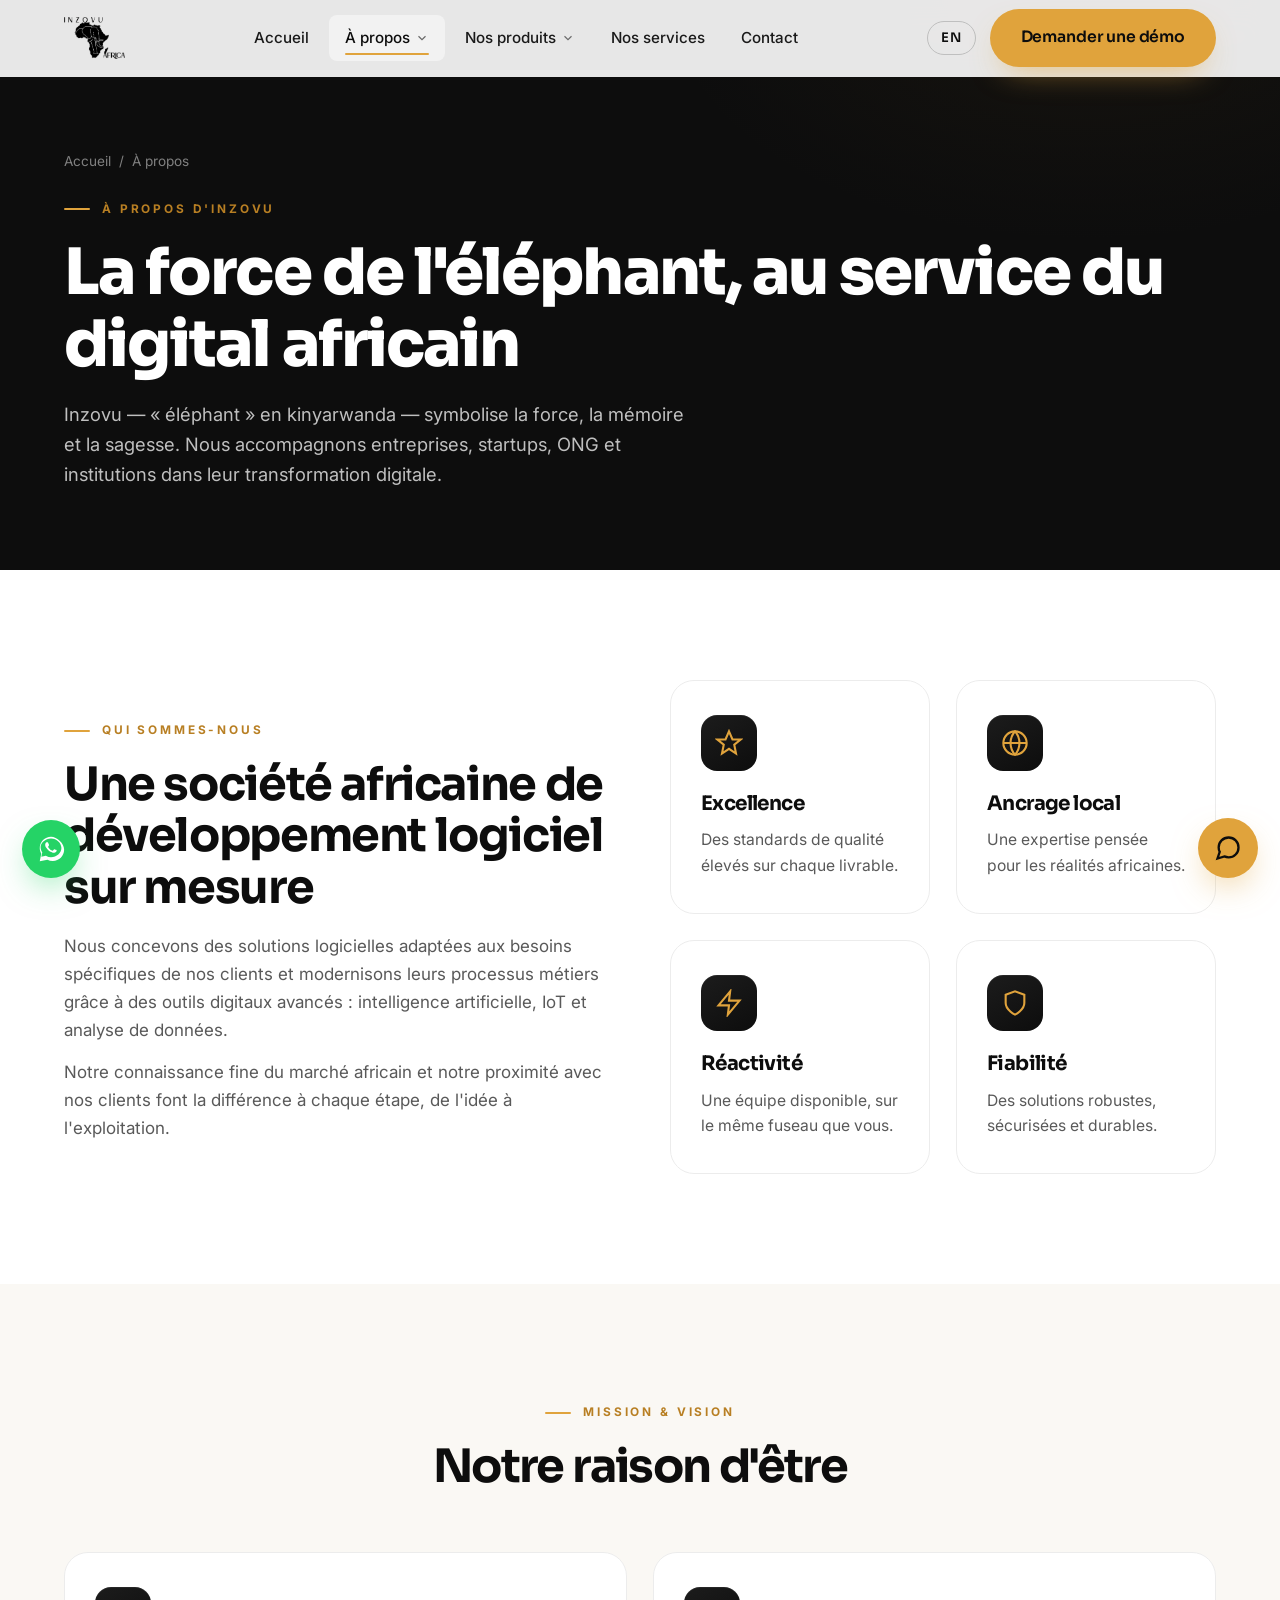
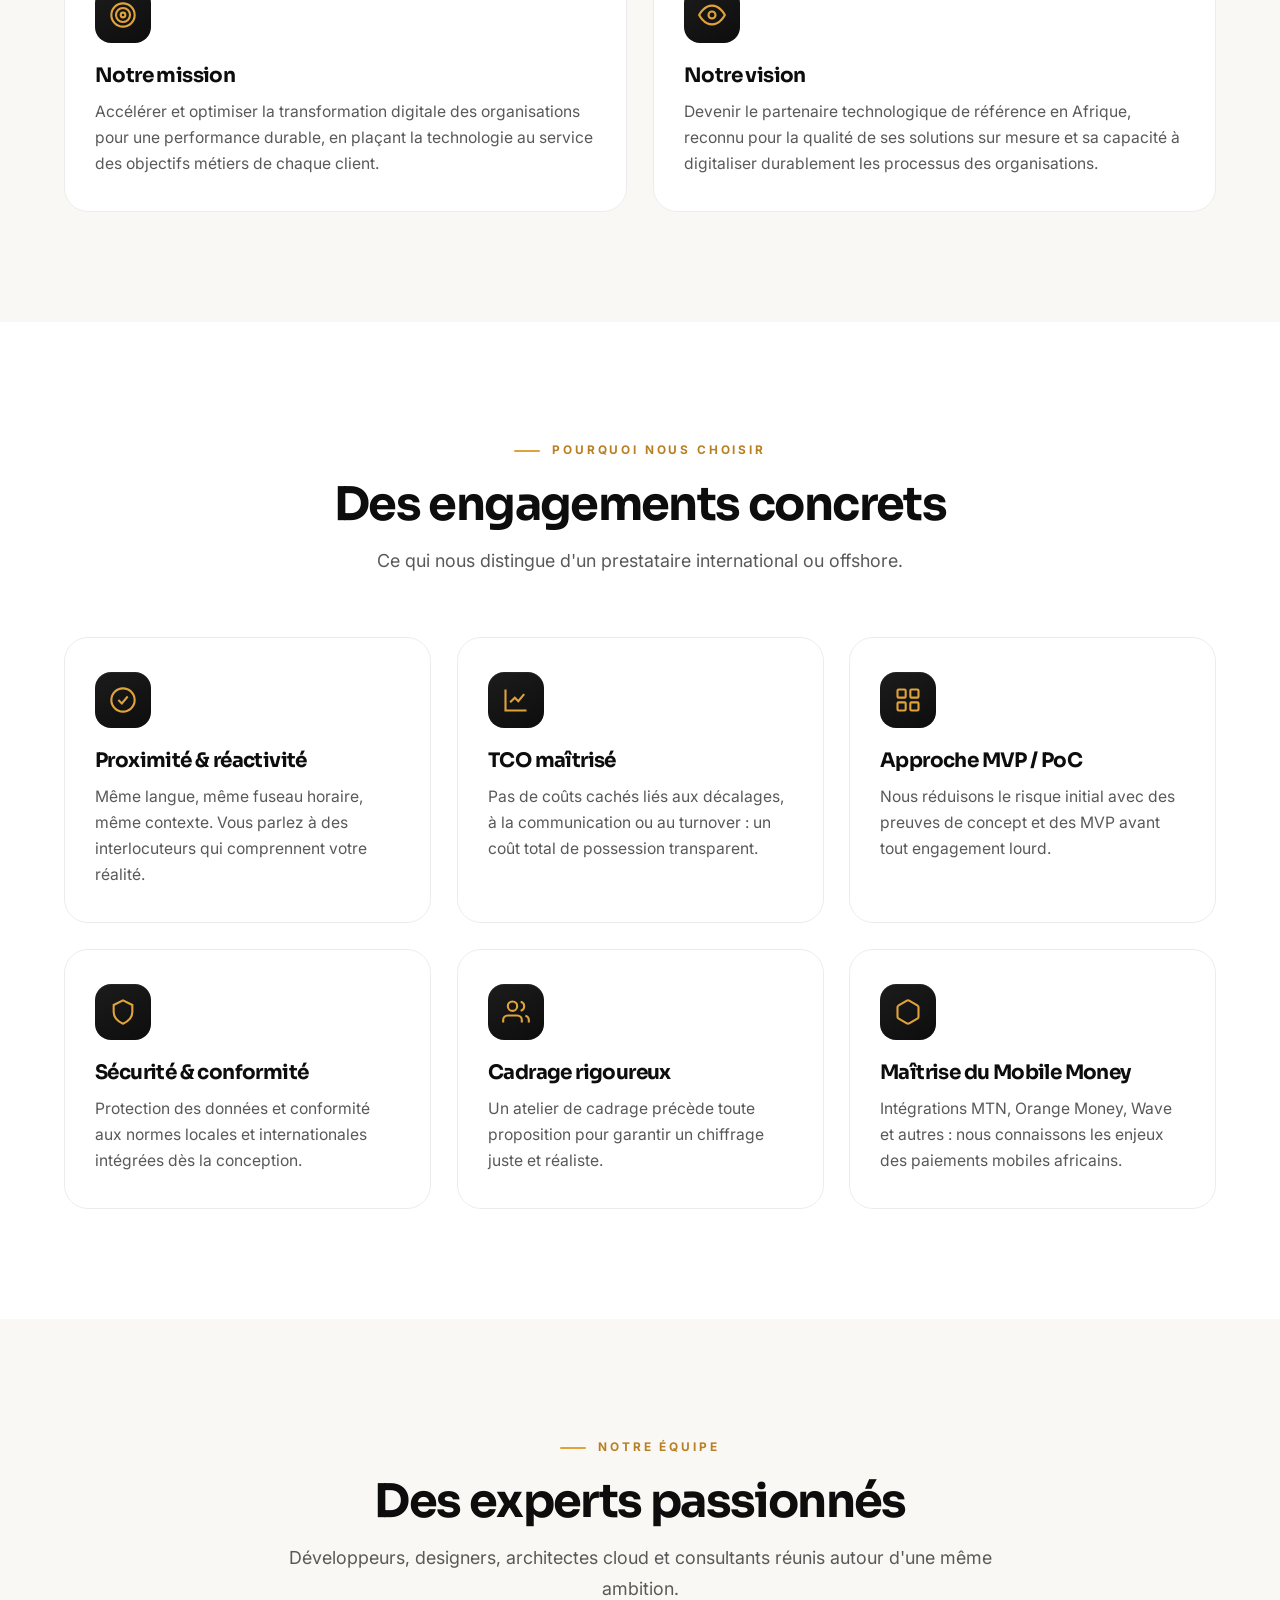
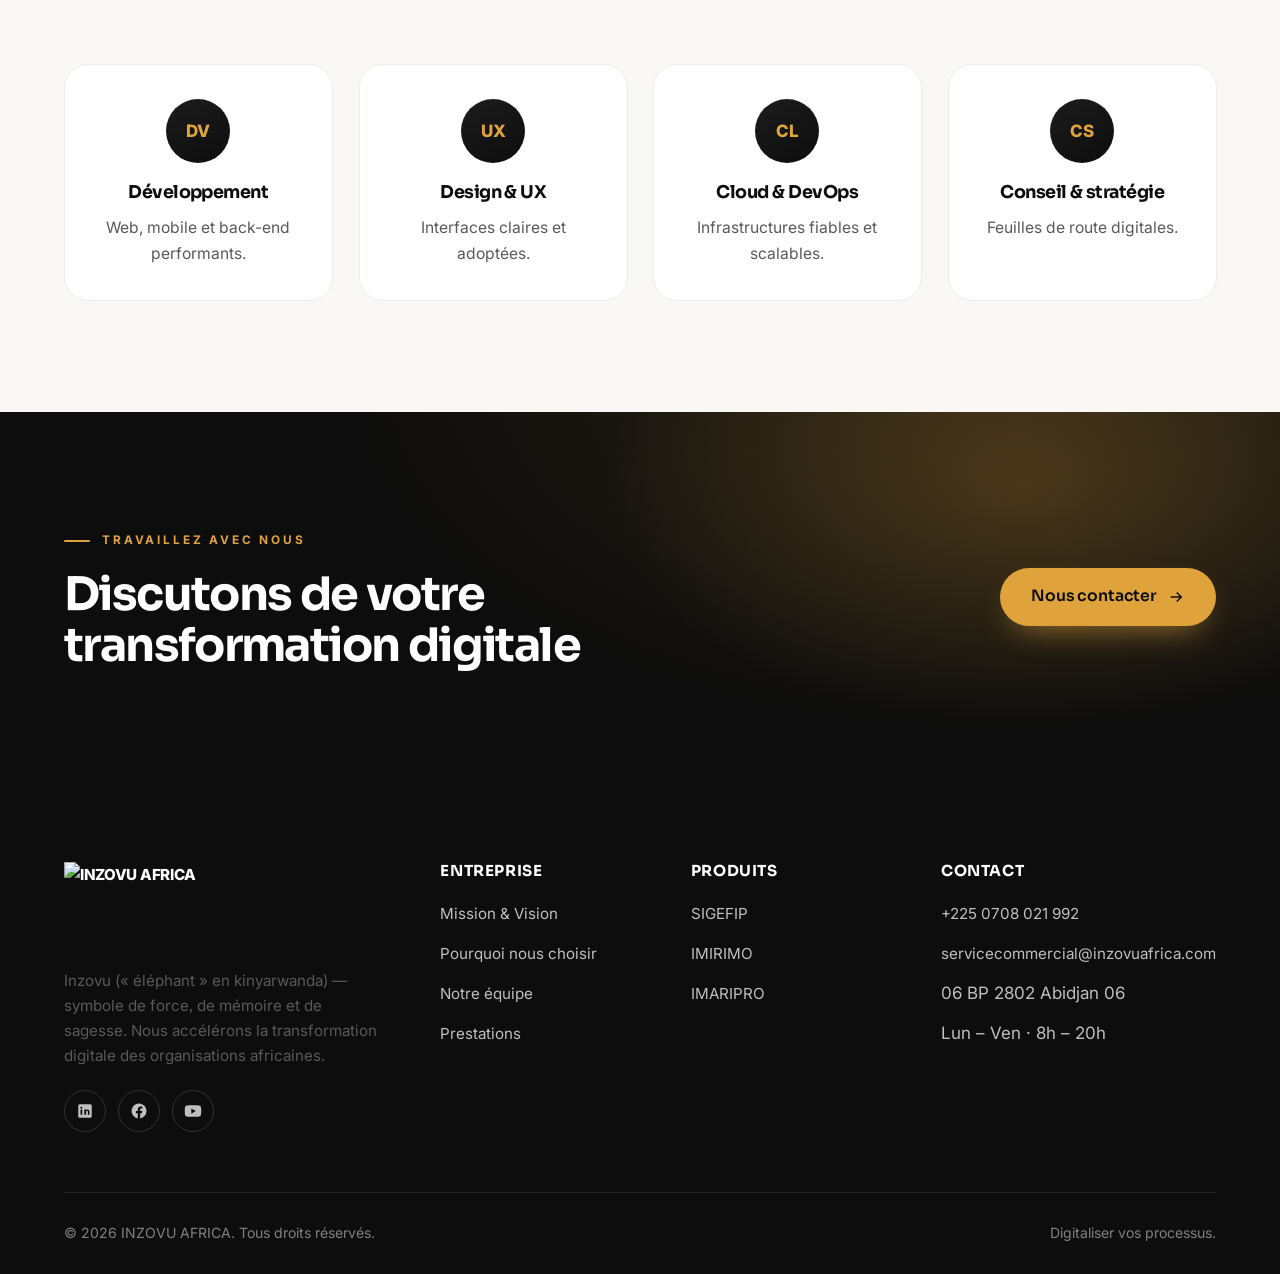
==== commit e52f00db: "Add files via upload" ====
--- a/a-propos.html
+++ b/a-propos.html
@@ -181,6 +181,7 @@
     </div>
   </footer>
 
+  <script src="i18n.js"></script>
   <script src="main.js"></script>
 </body>
 </html>
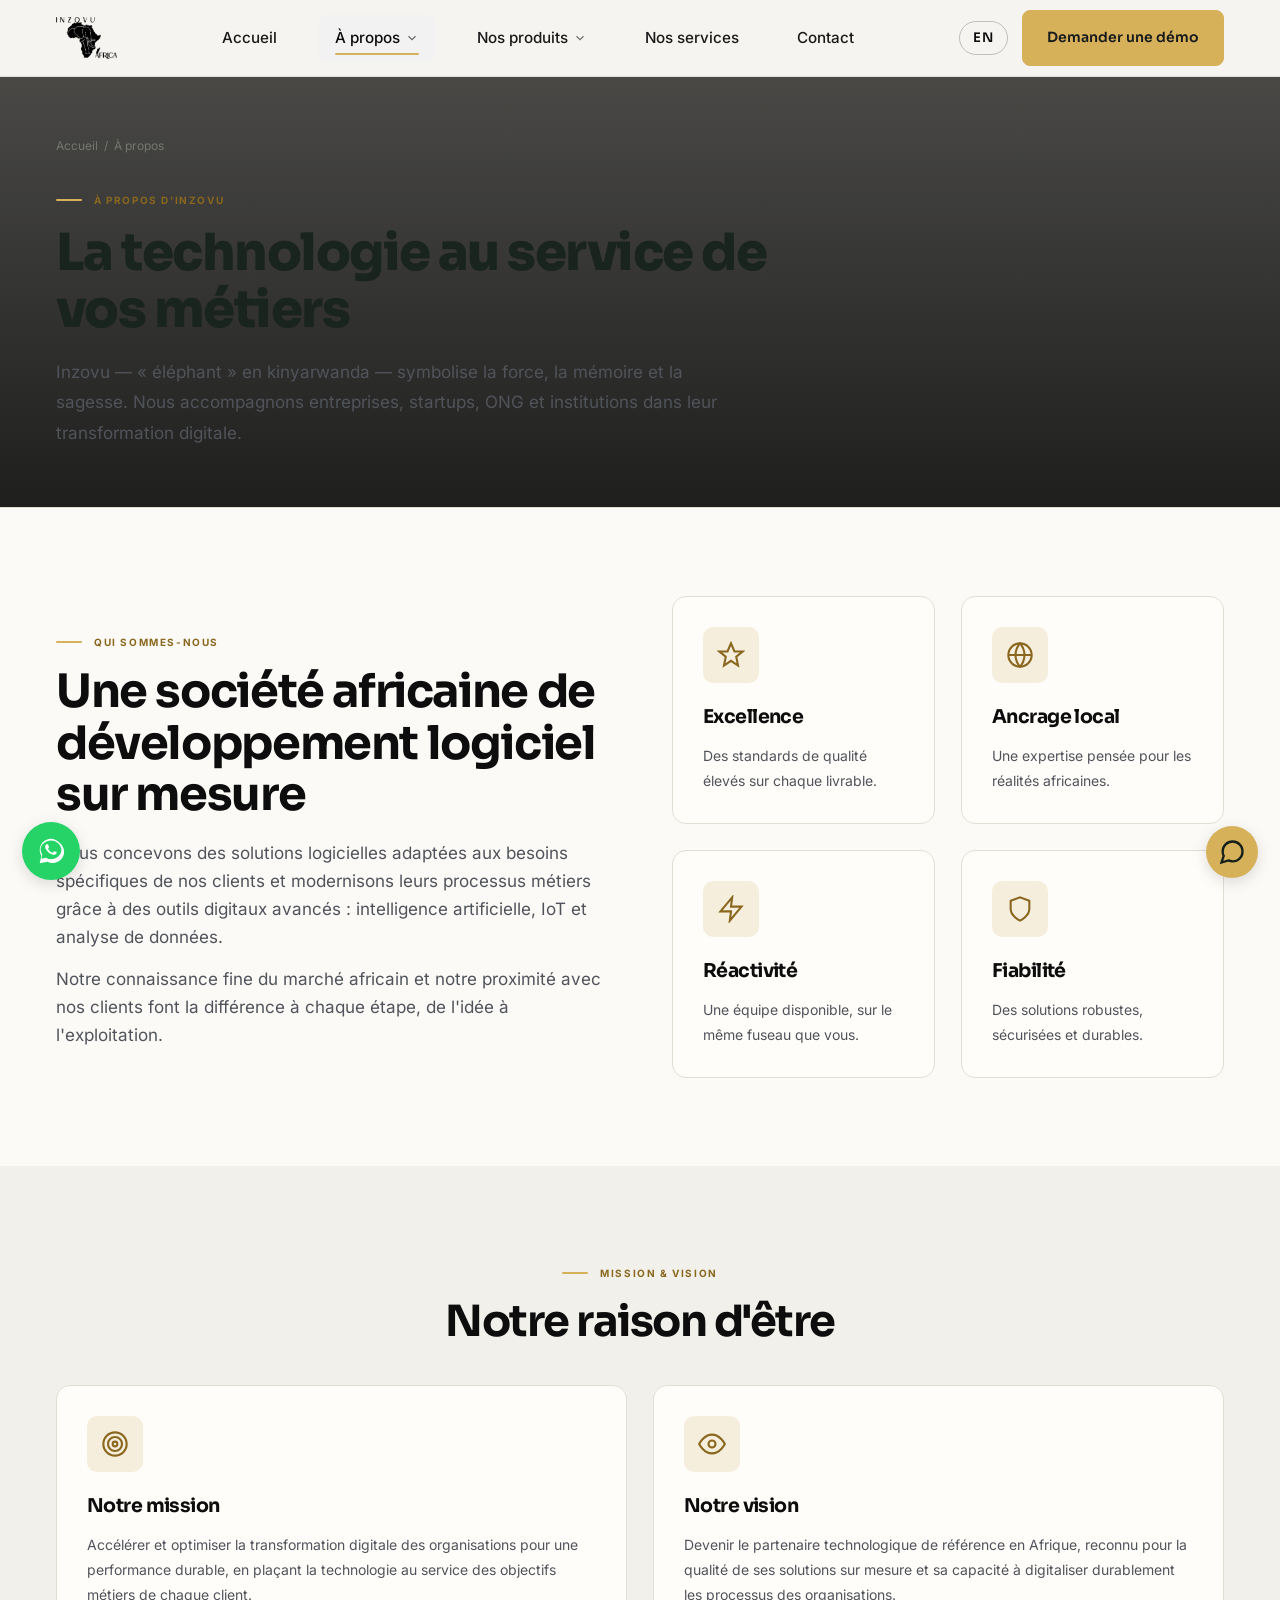
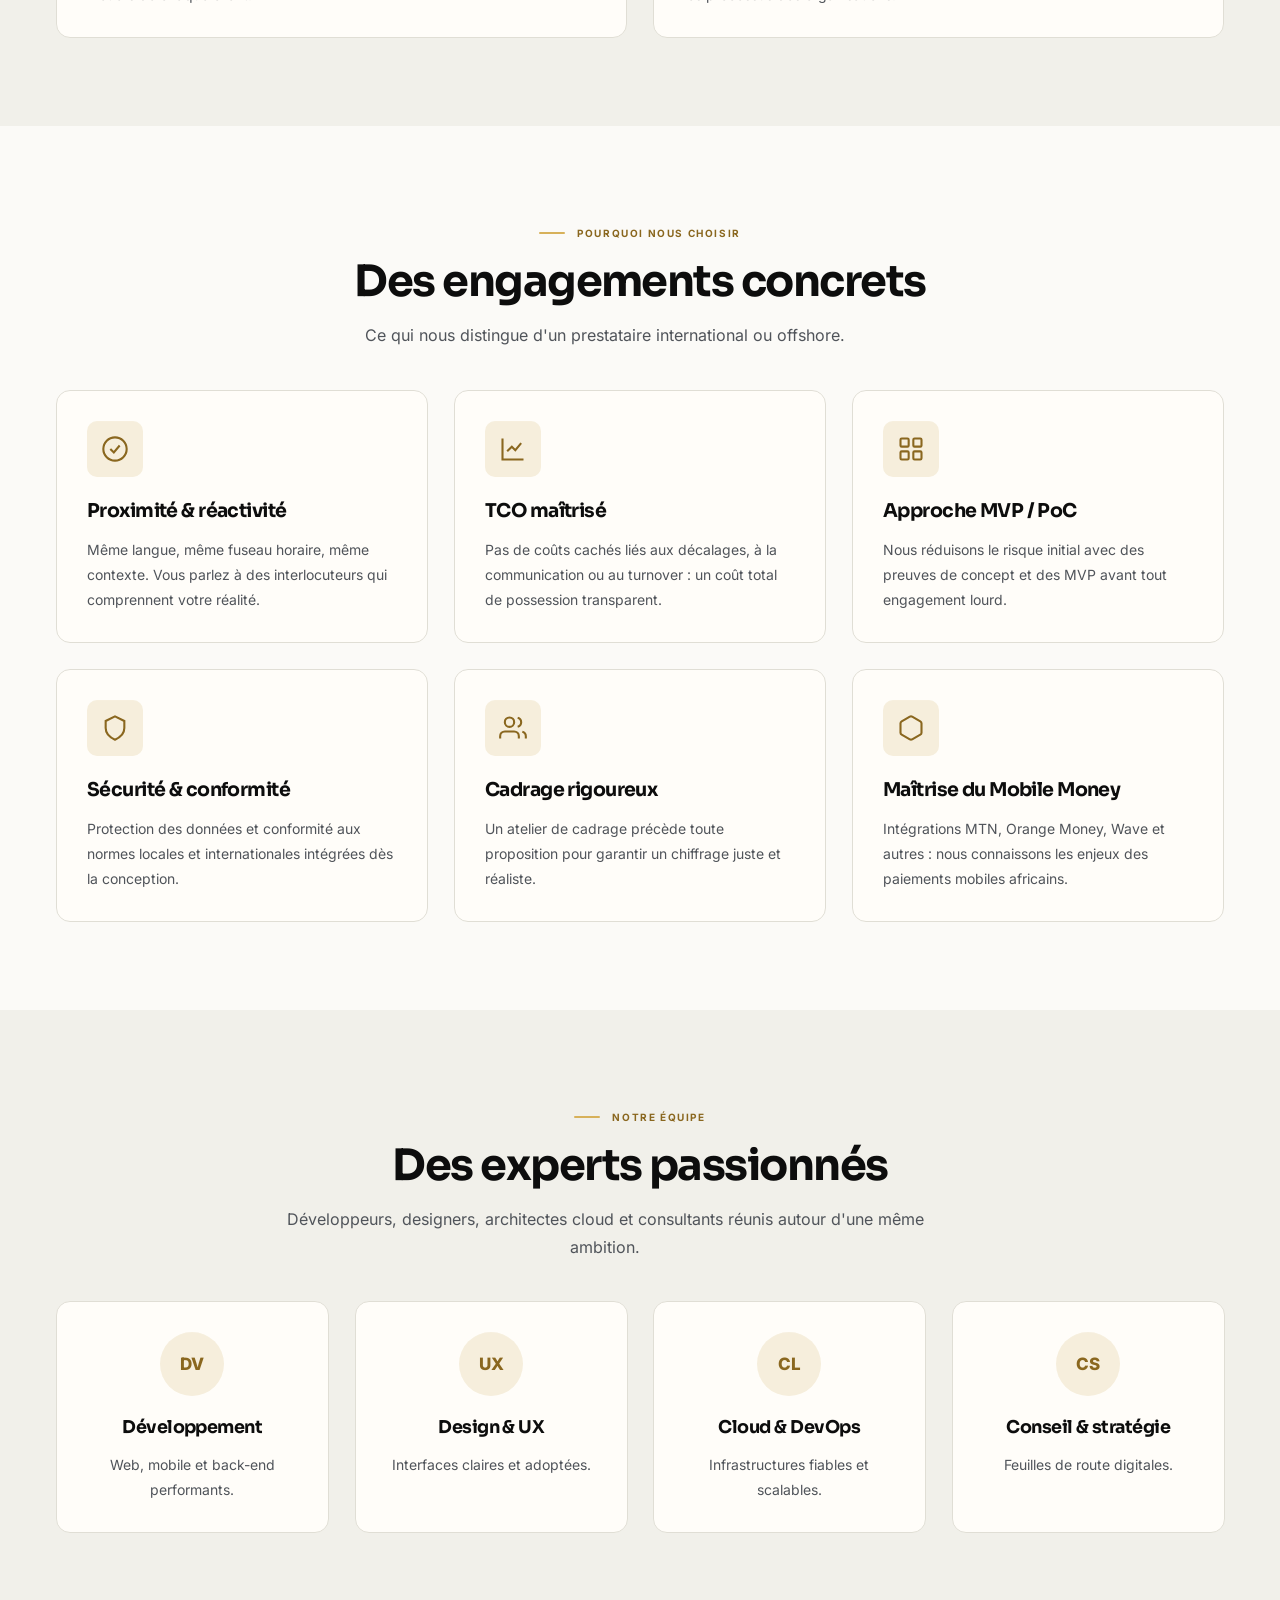
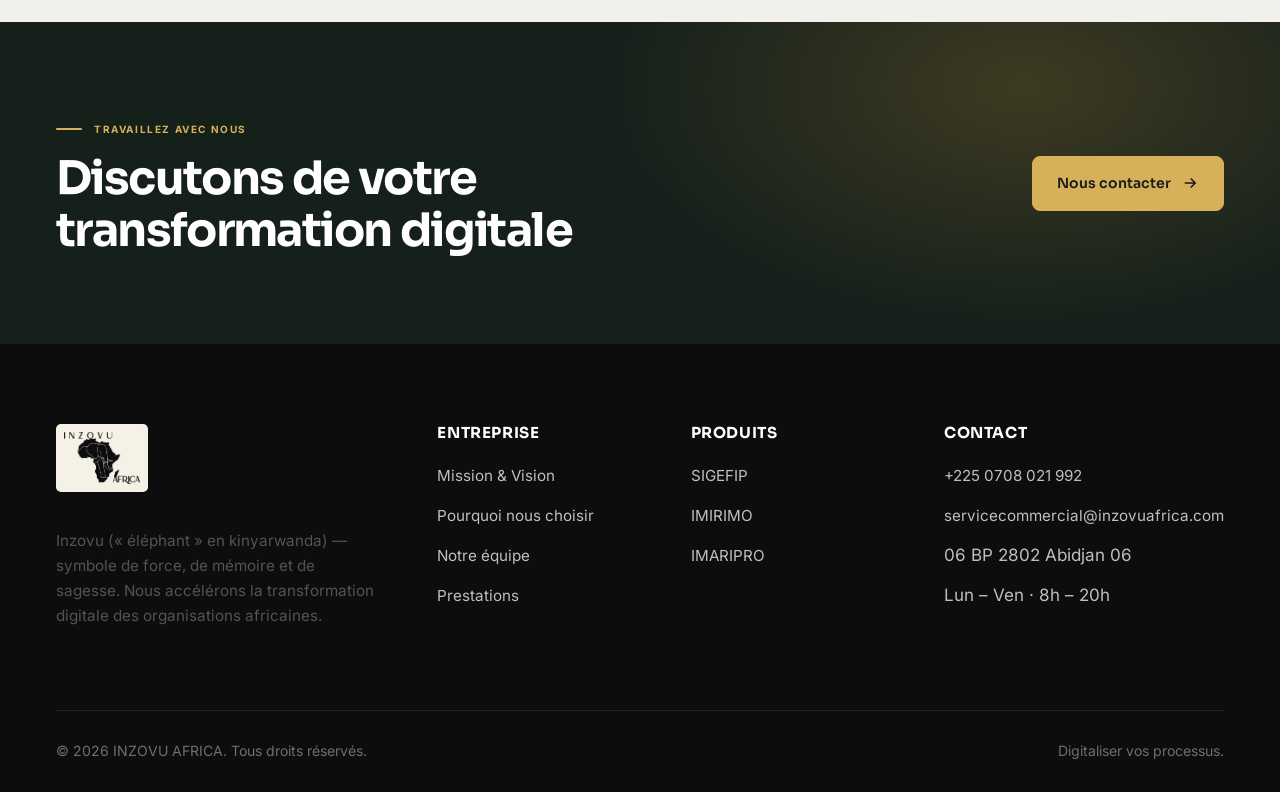
==== commit 2d72a9ea: "Refonte éditoriale + conformité : formulaire via Worker, polices et logos auto-hébergés, capture SIG" ====
--- a/a-propos.html
+++ b/a-propos.html
@@ -5,13 +5,16 @@
   <meta name="viewport" content="width=device-width, initial-scale=1.0" />
   <title>À propos — Inzovu Africa</title>
   <meta name="description" content="Mission, vision, valeurs et équipe d'Inzovu Africa : une société africaine de développement logiciel au service de la transformation digitale." />
-  <link rel="preconnect" href="https://fonts.googleapis.com" />
-  <link rel="preconnect" href="https://fonts.gstatic.com" crossorigin />
-  <link href="https://fonts.googleapis.com/css2?family=Inter:wght@400;500;600;700;800&family=Sora:wght@500;600;700;800&display=swap" rel="stylesheet" />
-  <link rel="icon" href="https://inzovu.africa/wp-content/uploads/2025/02/logo.jpg" />
+  <link rel="stylesheet" href="fonts.css" />
+  <link rel="icon" href="favicon.ico" sizes="any" />
+  <link rel="icon" type="image/png" sizes="32x32" href="favicon-32.png" />
+  <link rel="apple-touch-icon" href="apple-touch-icon.png" />
   <link rel="stylesheet" href="style.css" />
+  <link rel="stylesheet" href="editorial.css" />
+  <link rel="canonical" href="https://inzovuafrica.com/a-propos" />
 </head>
 <body>
+<a class="skip-link" href="#contenu">Aller au contenu</a>
 
   <header class="site-header">
     <div class="container nav">
@@ -52,14 +55,15 @@
     </div>
   </header>
 
+  <main id="contenu">
   <section class="page-hero has-video">
-    <video class="hero-video" autoplay muted loop playsinline preload="metadata" aria-hidden="true" poster="https://inzovu.africa/wp-content/uploads/2025/02/logo.jpg">
+    <video class="hero-video" autoplay muted loop playsinline preload="metadata" aria-hidden="true" poster="clients/logo.jpg">
       <source src="logo-anim.mp4" type="video/mp4" />
     </video>
     <div class="container">
       <div class="breadcrumb"><a href="index.html">Accueil</a> &nbsp;/&nbsp; À propos</div>
       <span class="eyebrow">À propos d'Inzovu</span>
-      <h1>La force de l'éléphant, au service du digital africain</h1>
+      <h1>La technologie au service de vos métiers</h1>
       <p>Inzovu — « éléphant » en kinyarwanda — symbolise la force, la mémoire et la sagesse. Nous accompagnons entreprises, startups, ONG et institutions dans leur transformation digitale.</p>
     </div>
   </section>
@@ -156,18 +160,19 @@
   </section>
 
   <!-- FOOTER -->
-  <footer class="site-footer">
+  </main>
+<footer class="site-footer">
     <div class="container">
       <div class="footer-grid">
         <div class="footer-brand">
           <a href="index.html" class="brand">
-            <img class="brand-logo" src="https://inzovu.africa/wp-content/uploads/2025/02/logo.jpg" alt="INZOVU AFRICA" />
+            <img class="brand-logo" src="logo-inzovu-dark.png" alt="INZOVU AFRICA" />
           </a>
           <p>Inzovu (« éléphant » en kinyarwanda) — symbole de force, de mémoire et de sagesse. Nous accélérons la transformation digitale des organisations africaines.</p>
           <div class="socials">
-            <a href="#" aria-label="LinkedIn"><svg viewBox="0 0 24 24" fill="currentColor"><path d="M19 3a2 2 0 0 1 2 2v14a2 2 0 0 1-2 2H5a2 2 0 0 1-2-2V5a2 2 0 0 1 2-2h14zM8.34 17V9.99H6V17h2.34zM7.17 8.96a1.36 1.36 0 1 0 0-2.72 1.36 1.36 0 0 0 0 2.72zM18 17v-3.86c0-2.06-1.1-3.02-2.57-3.02-1.19 0-1.72.65-2.02 1.11V9.99h-2.34V17h2.34v-3.91c0-.21.02-.42.08-.57.17-.42.55-.85 1.19-.85.84 0 1.18.64 1.18 1.58V17H18z"/></svg></a>
-            <a href="#" aria-label="Facebook"><svg viewBox="0 0 24 24" fill="currentColor"><path d="M22 12a10 10 0 1 0-11.56 9.88v-6.99H7.9V12h2.54V9.8c0-2.5 1.49-3.89 3.78-3.89 1.09 0 2.24.2 2.24.2v2.46h-1.26c-1.24 0-1.63.77-1.63 1.56V12h2.78l-.44 2.89h-2.34v6.99A10 10 0 0 0 22 12z"/></svg></a>
-            <a href="#" aria-label="YouTube"><svg viewBox="0 0 24 24" fill="currentColor"><path d="M23 12s0-3.6-.46-5.32a2.78 2.78 0 0 0-1.96-1.97C18.86 4.25 12 4.25 12 4.25s-6.86 0-8.58.46a2.78 2.78 0 0 0-1.96 1.97C1 8.4 1 12 1 12s0 3.6.46 5.32a2.78 2.78 0 0 0 1.96 1.97c1.72.46 8.58.46 8.58.46s6.86 0 8.58-.46a2.78 2.78 0 0 0 1.96-1.97C23 15.6 23 12 23 12zM9.75 15.5v-7l6 3.5-6 3.5z"/></svg></a>
+            
+            
+            
           </div>
         </div>
         <div><h4>Entreprise</h4><ul class="f-links"><li><a href="a-propos.html#mission">Mission & Vision</a></li><li><a href="a-propos.html#pourquoi">Pourquoi nous choisir</a></li><li><a href="a-propos.html#equipe">Notre équipe</a></li><li><a href="services.html">Prestations</a></li></ul></div>
--- a/fonts.css
+++ b/fonts.css
@@ -0,0 +1,10 @@
+/* Polices auto-hébergées (Inter, Sora) — plus aucun appel à Google Fonts */
+@font-face{font-family:'Inter';font-style:normal;font-weight:400;font-display:swap;src:url('fonts/inter-latin-400-normal.woff2') format('woff2');}
+@font-face{font-family:'Inter';font-style:normal;font-weight:500;font-display:swap;src:url('fonts/inter-latin-500-normal.woff2') format('woff2');}
+@font-face{font-family:'Inter';font-style:normal;font-weight:600;font-display:swap;src:url('fonts/inter-latin-600-normal.woff2') format('woff2');}
+@font-face{font-family:'Inter';font-style:normal;font-weight:700;font-display:swap;src:url('fonts/inter-latin-700-normal.woff2') format('woff2');}
+@font-face{font-family:'Inter';font-style:normal;font-weight:800;font-display:swap;src:url('fonts/inter-latin-800-normal.woff2') format('woff2');}
+@font-face{font-family:'Sora';font-style:normal;font-weight:500;font-display:swap;src:url('fonts/sora-latin-500-normal.woff2') format('woff2');}
+@font-face{font-family:'Sora';font-style:normal;font-weight:600;font-display:swap;src:url('fonts/sora-latin-600-normal.woff2') format('woff2');}
+@font-face{font-family:'Sora';font-style:normal;font-weight:700;font-display:swap;src:url('fonts/sora-latin-700-normal.woff2') format('woff2');}
+@font-face{font-family:'Sora';font-style:normal;font-weight:800;font-display:swap;src:url('fonts/sora-latin-800-normal.woff2') format('woff2');}
--- a/style.css
+++ b/style.css
@@ -856,3 +856,10 @@
 @media (max-width: 620px) {
   .section--dark .stat { padding: 24px 12px; border-radius: 18px; }
 }
+
+/* ===== Consentement & mention d'information (formulaire de contact) ===== */
+.field.consent { margin-top: 6px; }
+.consent-label { display: flex; gap: 10px; align-items: flex-start; font-weight: 500; cursor: pointer; }
+.consent-label input[type="checkbox"] { width: 18px; height: 18px; margin-top: 3px; flex: 0 0 auto; accent-color: var(--accent, #C9A24B); }
+.form-notice { font-size: 0.82rem; line-height: 1.45; color: var(--grey-700, #555); margin: 8px 0 14px; }
+.form-notice a { text-decoration: underline; }
--- a/editorial.css
+++ b/editorial.css
@@ -0,0 +1,60 @@
+/* INZOVU — direction éditoriale, octobre 2026 */
+:root { --accent:#d7b15a; --accent-dark:#8a671f; --accent-soft:#f7eedb; --grey-700:#50545a; --grey-500:#697077; --surface:#f7f5ef; --radius:14px; --radius-lg:22px; }
+body { background:#fbfaf7; }
+.container { max-width:1240px; padding-inline:36px; }
+.site-header { background:rgba(251,250,247,.97); box-shadow:none; border-bottom:1px solid #e4e1d9; }
+.brand-logo { max-height:52px; }
+.nav-menu { gap:26px; }.nav-menu a { font-size:14px; }
+.btn { border-radius:8px; padding:15px 24px; font-size:14px; box-shadow:none; letter-spacing:0; }
+.btn--accent { background:var(--accent); color:#171b1c; border-color:var(--accent); }
+.btn--accent:hover { background:#e7c775; color:#171b1c; transform:translateY(-2px); box-shadow:none; }
+.btn--primary { background:#202724; }.btn--ghost { color:#fff; border-color:#696d68; }
+.btn:focus-visible,a:focus-visible,button:focus-visible,input:focus-visible,select:focus-visible,textarea:focus-visible { outline:3px solid #977321; outline-offset:5px; }
+.skip-link { position:fixed; top:8px; left:8px; z-index:9999; padding:12px 20px; background:#fff; color:#111; transform:translateY(-160%); }.skip-link:focus { transform:translateY(0); }
+.hero-editorial { background:#15201b; overflow:hidden; padding:78px 0 0; min-height:0; position:relative; }
+.hero-editorial::after { display:none; }
+.hero-editorial::before { background:linear-gradient(90deg,#15201bf5 0%,#15201bcc 58%,#15201b75 100%); z-index:1; }
+.hero-editorial .hero-video { opacity:.2; object-position:75% center; }
+.hero-editorial .hero-grid { display:grid; grid-template-columns:1.2fr .85fr; gap:72px; align-items:center; position:relative; z-index:2; }
+.hero-editorial .eyebrow { color:#d7b15a; font-size:10px; letter-spacing:.18em; margin-bottom:24px; }
+.hero-editorial h1 { font-size:clamp(44px,4.7vw,64px); line-height:1.08; letter-spacing:-.05em; color:#fff; margin:0 0 26px; }
+.hero-editorial .hero-copy>p { color:#d4d9d1; max-width:520px; font-size:17px; line-height:1.75; margin:0 0 30px; }
+.hero-editorial .hero-note { color:#c1c8bd; font-size:12px; margin-top:24px; max-width:490px; line-height:1.6; }.hero-note>span { color:#d7b15a; margin-right:8px; font-size:8px; }
+.solution-panel { background:#f5f1e7; border:1px solid #fff2; padding:28px; border-radius:18px; box-shadow:0 30px 70px #0002; }
+.solution-panel-head .eyebrow { color:#80601c; margin-bottom:10px; }.solution-panel-head>p { font-size:23px; color:#18241d; font-weight:600; line-height:1.4; margin-bottom:23px; letter-spacing:-.02em; }
+.solution-link { display:flex; align-items:center; gap:15px; padding:20px 0; border-top:1px solid #dcd8ce; color:#202724; }
+.solution-index { font-size:10px; font-family:monospace; color:#8a671f; align-self:flex-start; padding-top:4px; }.solution-link>div { flex:1; }
+.solution-link strong { display:block; font-size:16px; font-weight:700; letter-spacing:.04em; }.solution-link div>span { display:block; font-size:13px; color:#62675e; line-height:1.55; margin-top:5px; }.solution-link>span:last-child { font-size:21px; color:#8a671f; }
+.solution-link:hover strong,.solution-custom:hover { color:#8a671f; }.solution-custom { display:block; border-top:1px solid #dcd8ce; margin-top:3px; padding-top:19px; font-size:12px; line-height:1.6; color:#4d544b; }
+.hero-editorial .hero-bottom { display:flex; gap:32px; position:relative; z-index:2; margin-top:56px; padding-block:24px; border-top:1px solid #ffffff24; color:#c3cabf; font-size:11px; letter-spacing:.13em; text-transform:uppercase; }
+.section { padding:88px 0; }.section--tight { padding:55px 0; }.section--grey { background:#f1f0ea; }.section--dark { background:#15201b; }
+.section-head { margin-bottom:40px; }.section-head h2 { font-size:clamp(30px,3.4vw,43px); }.section-head p { font-size:16px; line-height:1.75; max-width:650px; }
+.eyebrow { font-size:10px; letter-spacing:.16em; margin-bottom:16px; }
+.card { border:1px solid #e0ded5; background:#fffdf9; box-shadow:none; padding:30px; border-radius:14px; }.card:hover { box-shadow:0 12px 35px #16221a0b; transform:translateY(-3px); border-color:#c9b078; }.card h3 { font-size:19px; line-height:1.35; }.card p { font-size:14px; line-height:1.8; }.card .ic { background:#f6eedc; color:#8a671f; border-radius:10px; }
+.product-card { border-radius:16px; border:1px solid #dedbd1; box-shadow:none; }.product-card:hover { box-shadow:0 12px 35px #16221a0b; }.product-card h3 { line-height:1.35; }
+.page-hero { background:#f0eee5; padding:68px 0 58px; border-bottom:1px solid #e1ded2; }.page-hero h1 { max-width:800px; font-size:clamp(36px,4vw,56px); margin-bottom:18px; }.page-hero p { font-size:17px; max-width:690px; line-height:1.8; }.breadcrumb { font-size:12px; color:#73776f; margin-bottom:25px; }
+.finder-intro h2 { font-size:32px; margin-bottom:28px; }.finder-grid { display:grid; grid-template-columns:repeat(3,1fr); gap:18px; }.finder-grid>a { display:flex; flex-direction:column; background:#fff; padding:28px; border:1px solid #e0ded5; border-radius:14px; transition:border-color .2s; }.finder-grid>a:hover { border-color:#a78338; }.finder-label { font-size:11px; letter-spacing:.12em; color:#8a671f; margin-bottom:20px; }.finder-grid h3 { font-size:20px; line-height:1.4; }.finder-grid p { font-size:14px; margin-top:12px; margin-bottom:24px; }.finder-cta { margin-top:auto; font-size:12px; font-weight:600; color:#202724; }
+.app-frame { border:1px solid #dedbd1; border-radius:14px; box-shadow:0 22px 50px #16221a0b; }.app-frame img { width:100%; }.split { gap:64px; }
+.contact-form { background:#fffdf9; border:1px solid #dedbd1; border-radius:18px; padding:34px; box-shadow:none; }.contact-form input,.contact-form select,.contact-form textarea { border-radius:8px; border-color:#d9d8d0; background:#fff; }.contact-form .field label { font-size:13px; }.contact-form h2 { font-size:26px; }
+.form-notice { font-size:12px; line-height:1.75; }.consent-label { align-items:flex-start; }.consent-label input { margin-top:5px; flex-shrink:0; }.form-or { font-size:12px; }
+.reveal { opacity:1; transform:none; filter:none; }.reveal.in { transform:none; filter:none; }
+footer { background:#15201b; }.footer-brand .brand-logo { background:#f5f1e7; border-radius:5px; padding:8px; max-height:68px; }.footer-links a { font-size:13px; }
+.client-marquee { border:none; border-radius:0; box-shadow:none; }.client-logo { filter:grayscale(1); opacity:.75; }
+.quote { border-radius:14px; border:1px solid #dedbd1; background:#fffdf9; box-shadow:none; }.quote p { font-size:16px; line-height:1.8; }
+.ai-launcher,.wa-fab { box-shadow:0 4px 15px #0002; }.ai-launcher { background:#d7b15a; color:#15201b; width:52px; height:52px; }.wa-fab { bottom:20px; }.wa-label { display:none; }
+@media(max-width:1000px) { .hero-editorial .hero-grid { gap:32px; }.hero-editorial h1 { font-size:50px; }.solution-panel { padding:22px; }.nav-menu { gap:13px; }.container { padding-inline:24px; }.split { gap:32px; } }
+@media(max-width:760px) { .hero-editorial { padding-top:44px; }.hero-editorial .hero-grid { grid-template-columns:1fr; gap:35px; }.hero-editorial h1 { font-size:46px; }.hero-editorial .hero-copy>p { font-size:16px; }.solution-panel { padding:24px; }.hero-editorial .hero-bottom { margin-top:32px; gap:18px; flex-wrap:wrap; font-size:9px; }.hero-editorial .hero-note { font-size:11px; }.finder-grid { grid-template-columns:1fr; }.page-hero { padding:44px 0; }.page-hero h1 { font-size:36px; }.section { padding:60px 0; }.section--tight { padding:40px 0; }.contact-form { padding:24px; }.btn { padding:13px 19px; }.nav-cta>.btn { display:none; }.nav-menu.open { background:#fbfaf7; }.brand-logo { max-height:46px; }.hero-editorial .hero-bottom>span { letter-spacing:.08em; } }
+@media(prefers-reduced-motion:reduce) { *,*::before,*::after { animation:none!important; transition:none!important; scroll-behavior:auto!important; }.hero-editorial .hero-video { display:none; } }
+/* Le header existant est fixe : laisser de l'espace au-dessus des contenus. */
+.hero-editorial { padding-top:140px; }
+.page-hero { padding-top:136px; color:#18241d; }.page-hero h1 { color:#18241d; }.page-hero p { color:#50545a; }.page-hero::before { display:none; }
+@media(max-width:760px) { .hero-editorial { padding-top:112px; }.page-hero { padding-top:116px; } }
+@media(max-width:820px) {
+  .nav-menu { display:none; transform:none; visibility:hidden; width:100vw; height:calc(100dvh - 76px); inset:76px auto auto 0; padding:18px 24px 40px; }
+  .nav-menu.open { display:flex; visibility:visible; transform:none; }
+}
+html { overflow-x:clip; }
+.client-marquee { max-width:100%; overflow:hidden; }
+.ai-panel { max-width:calc(100vw - 32px); }.ai-msg { overflow-wrap:anywhere; }
+@media(max-width:760px) { .nav-menu>li>a { font-size:17px; }.dropdown-menu { background:transparent; }.dropdown-menu a { font-size:14px; } }
+.page-hero.has-video .hero-video { display:none; }
